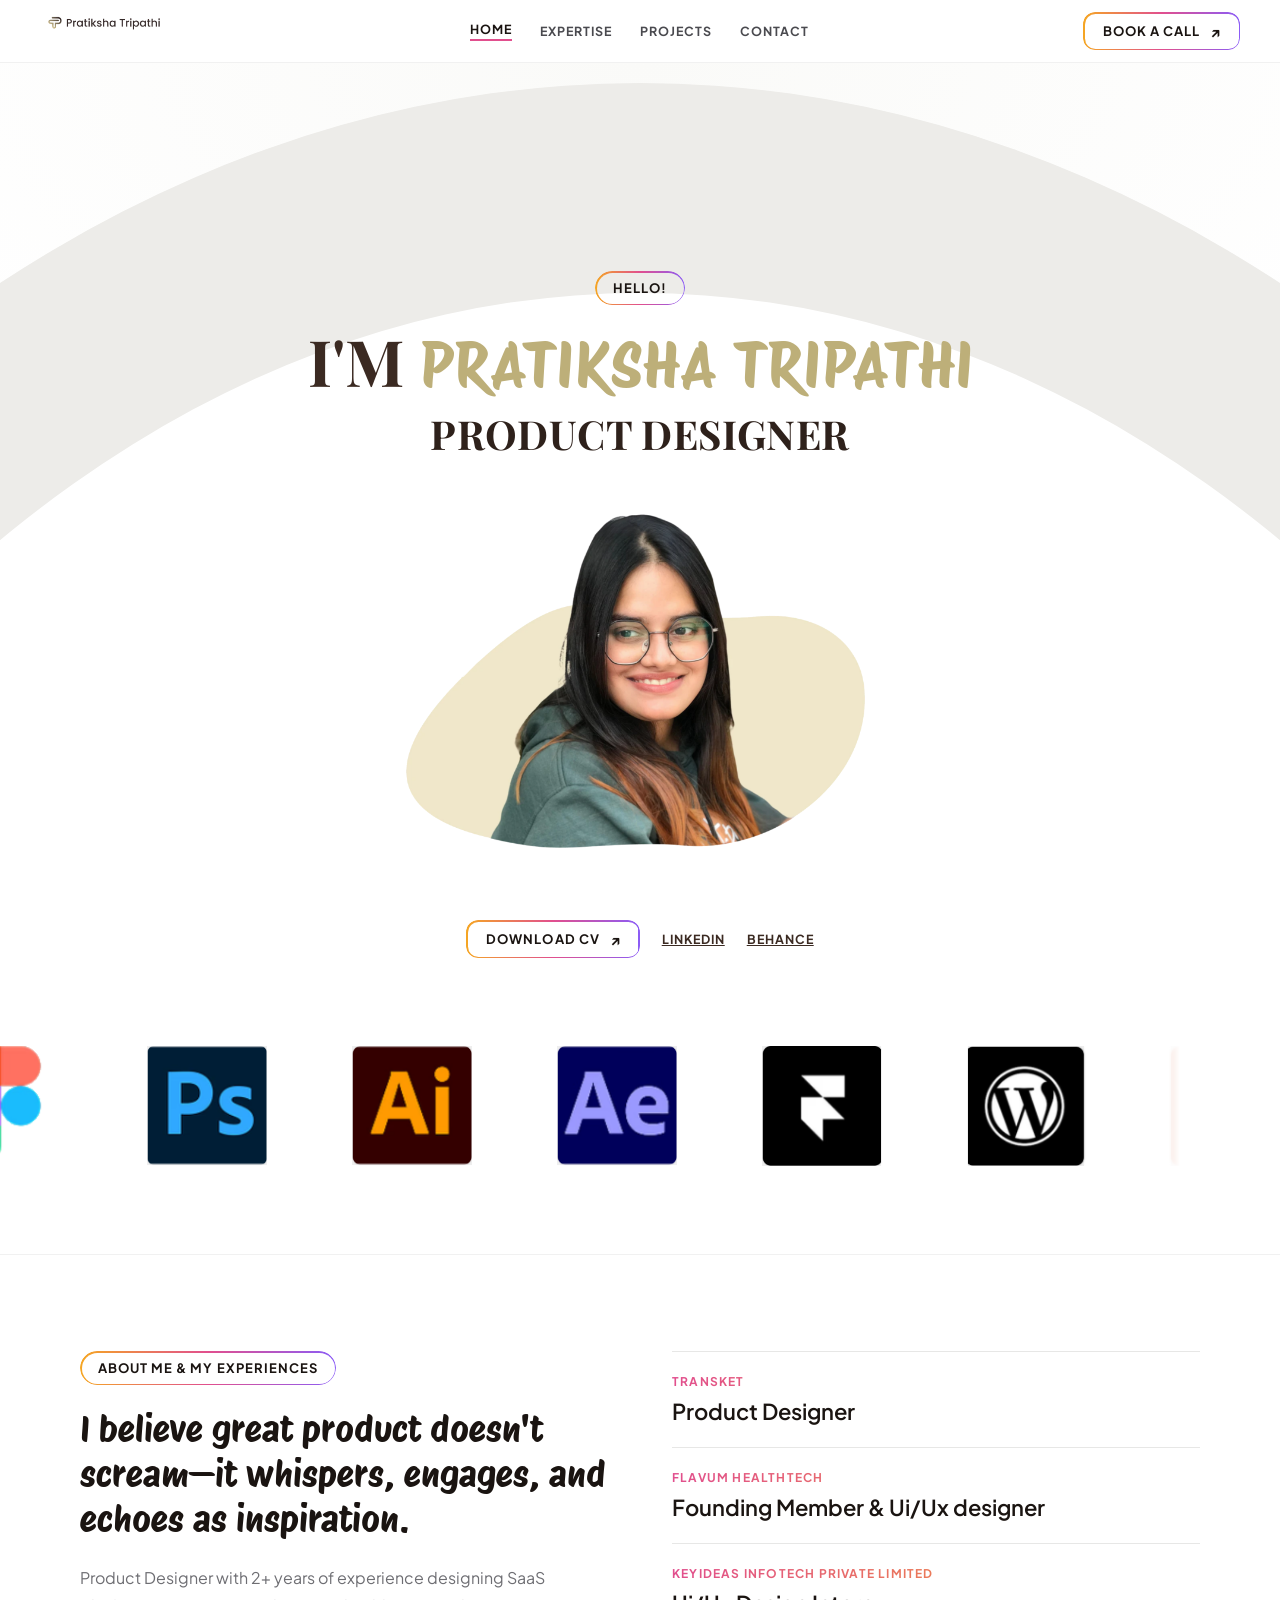
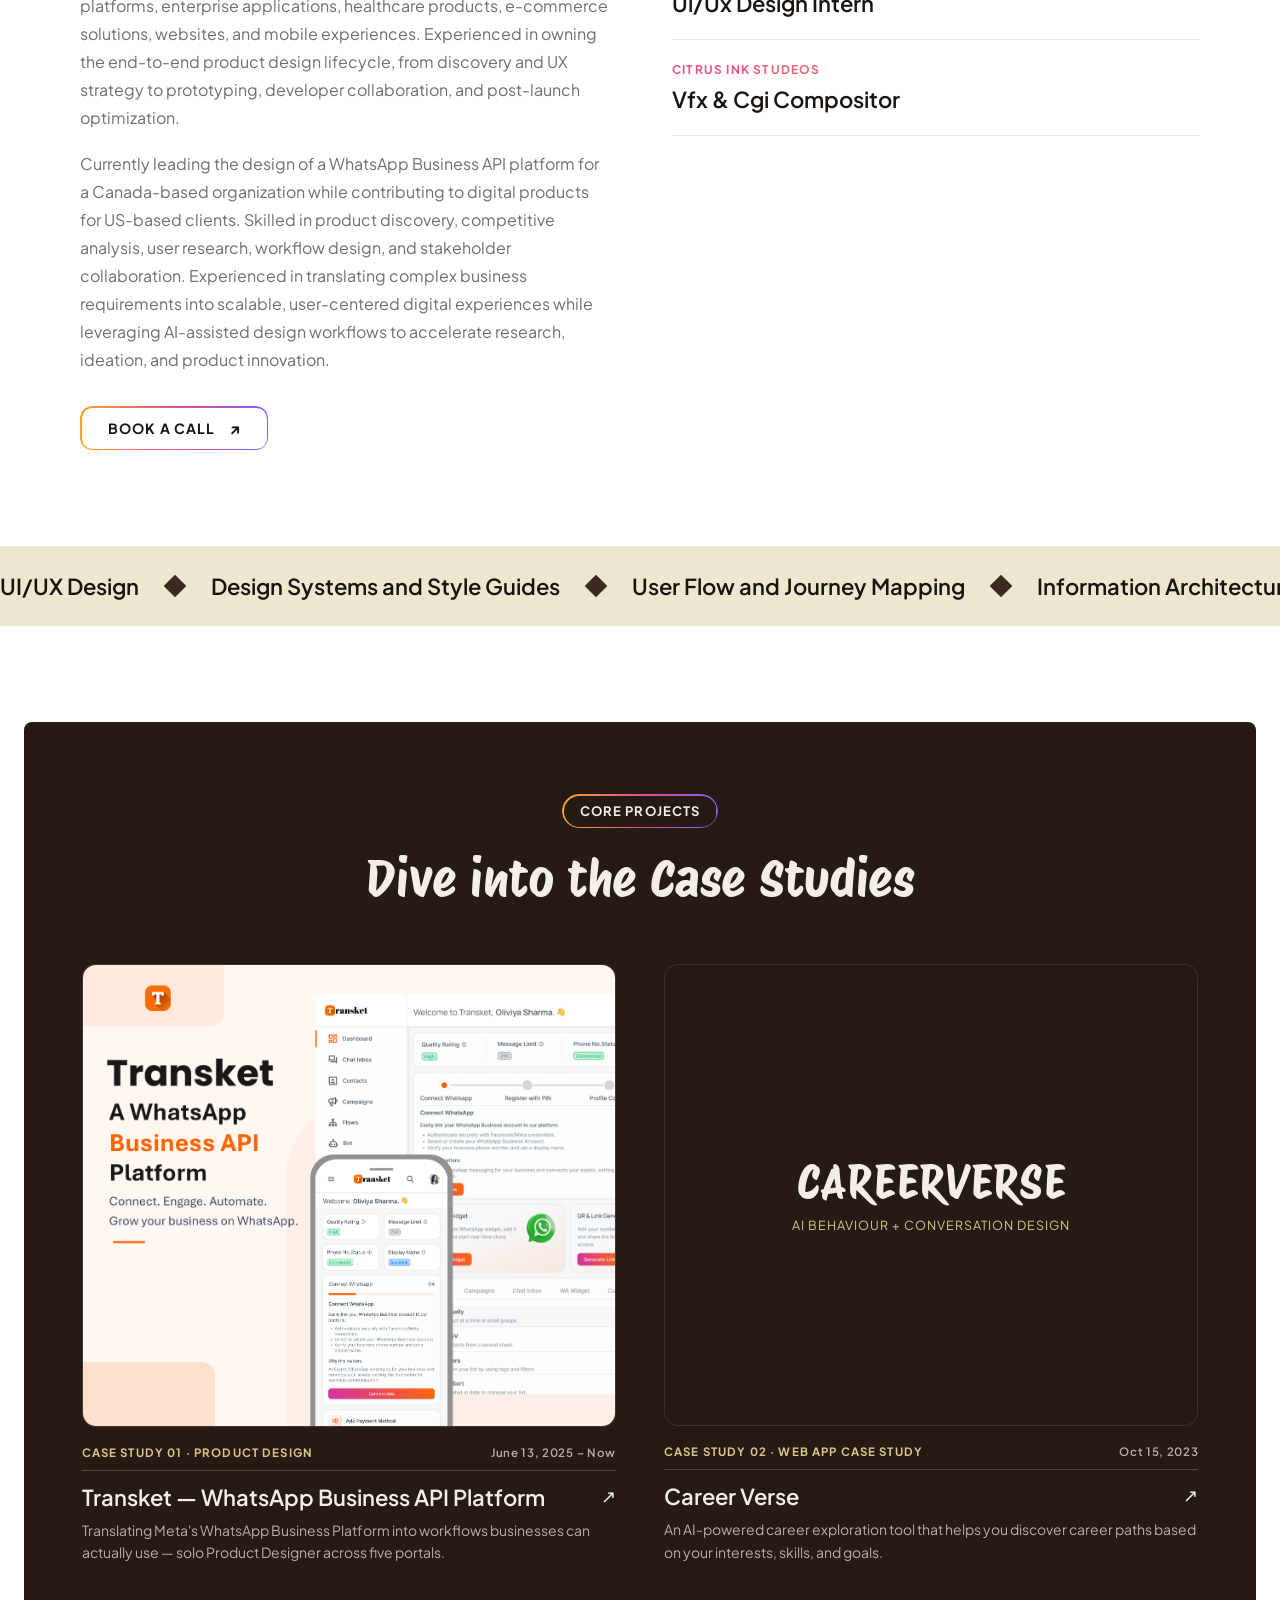
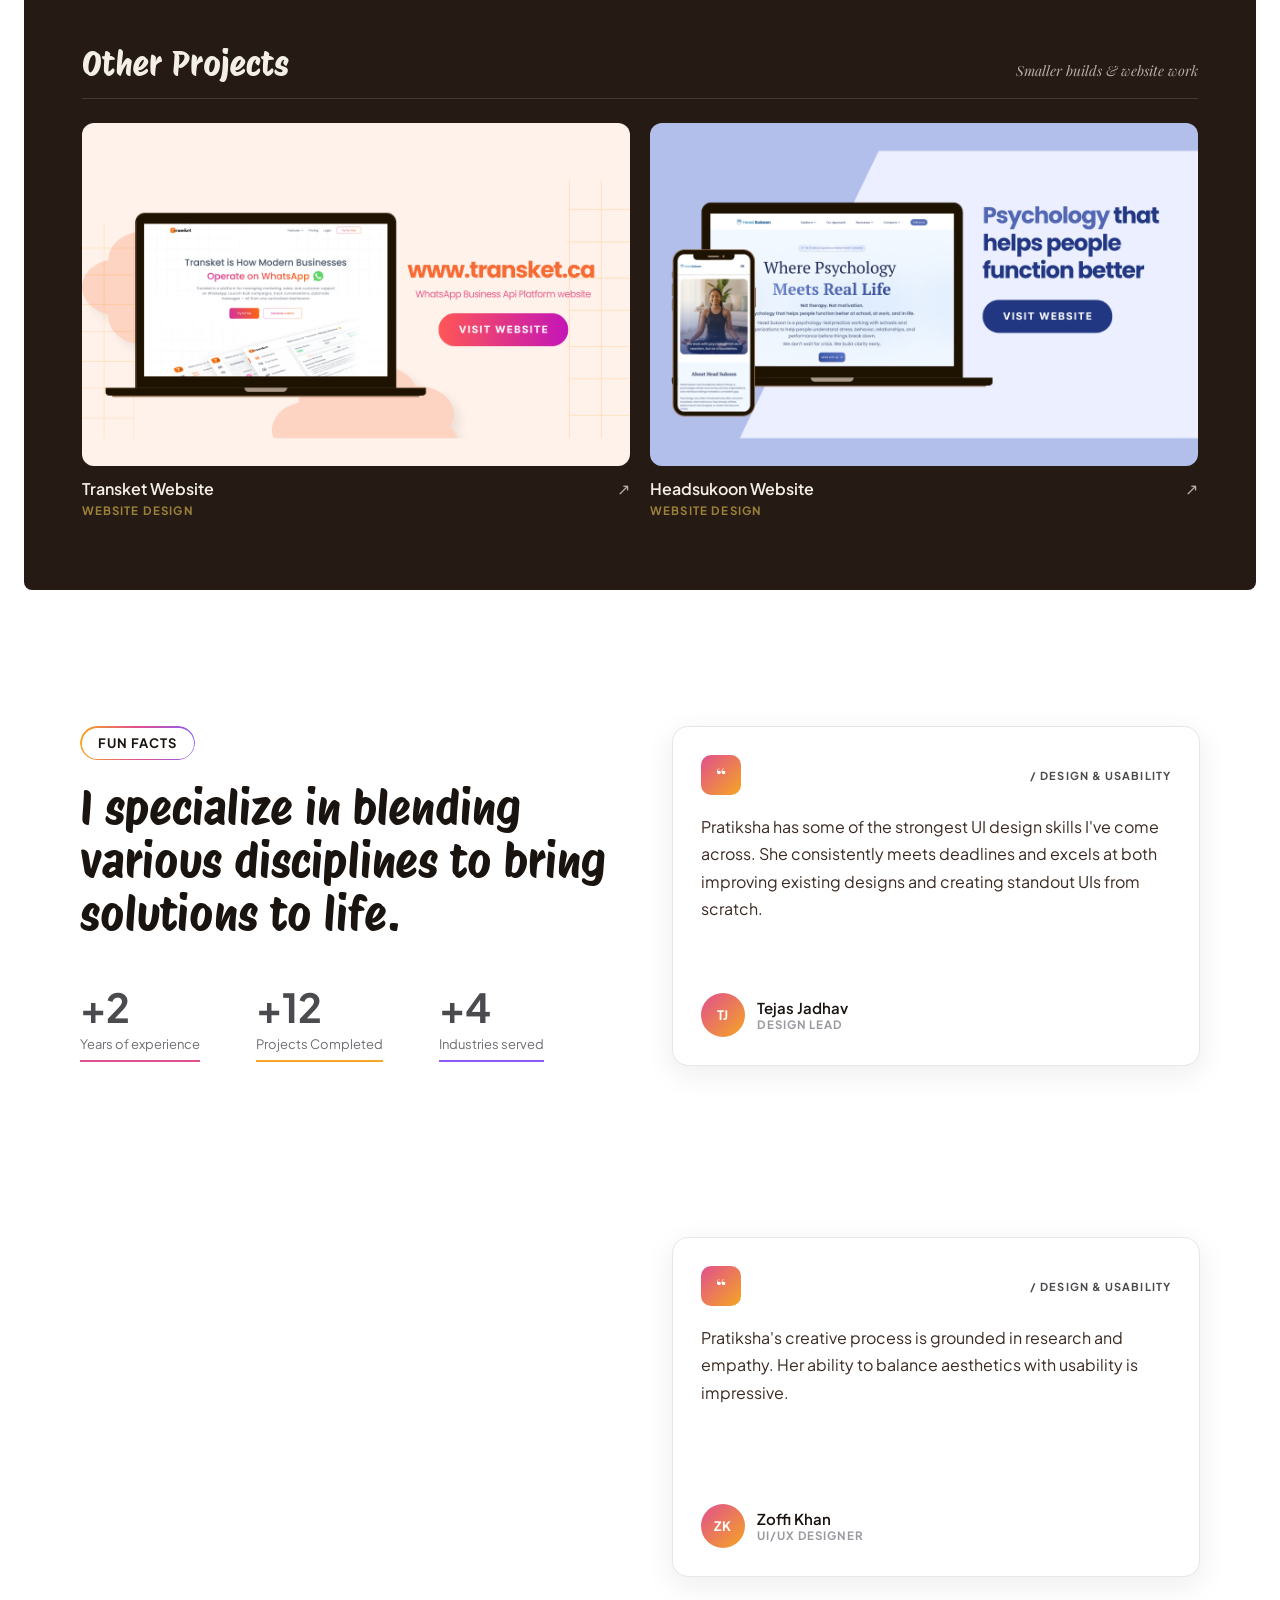
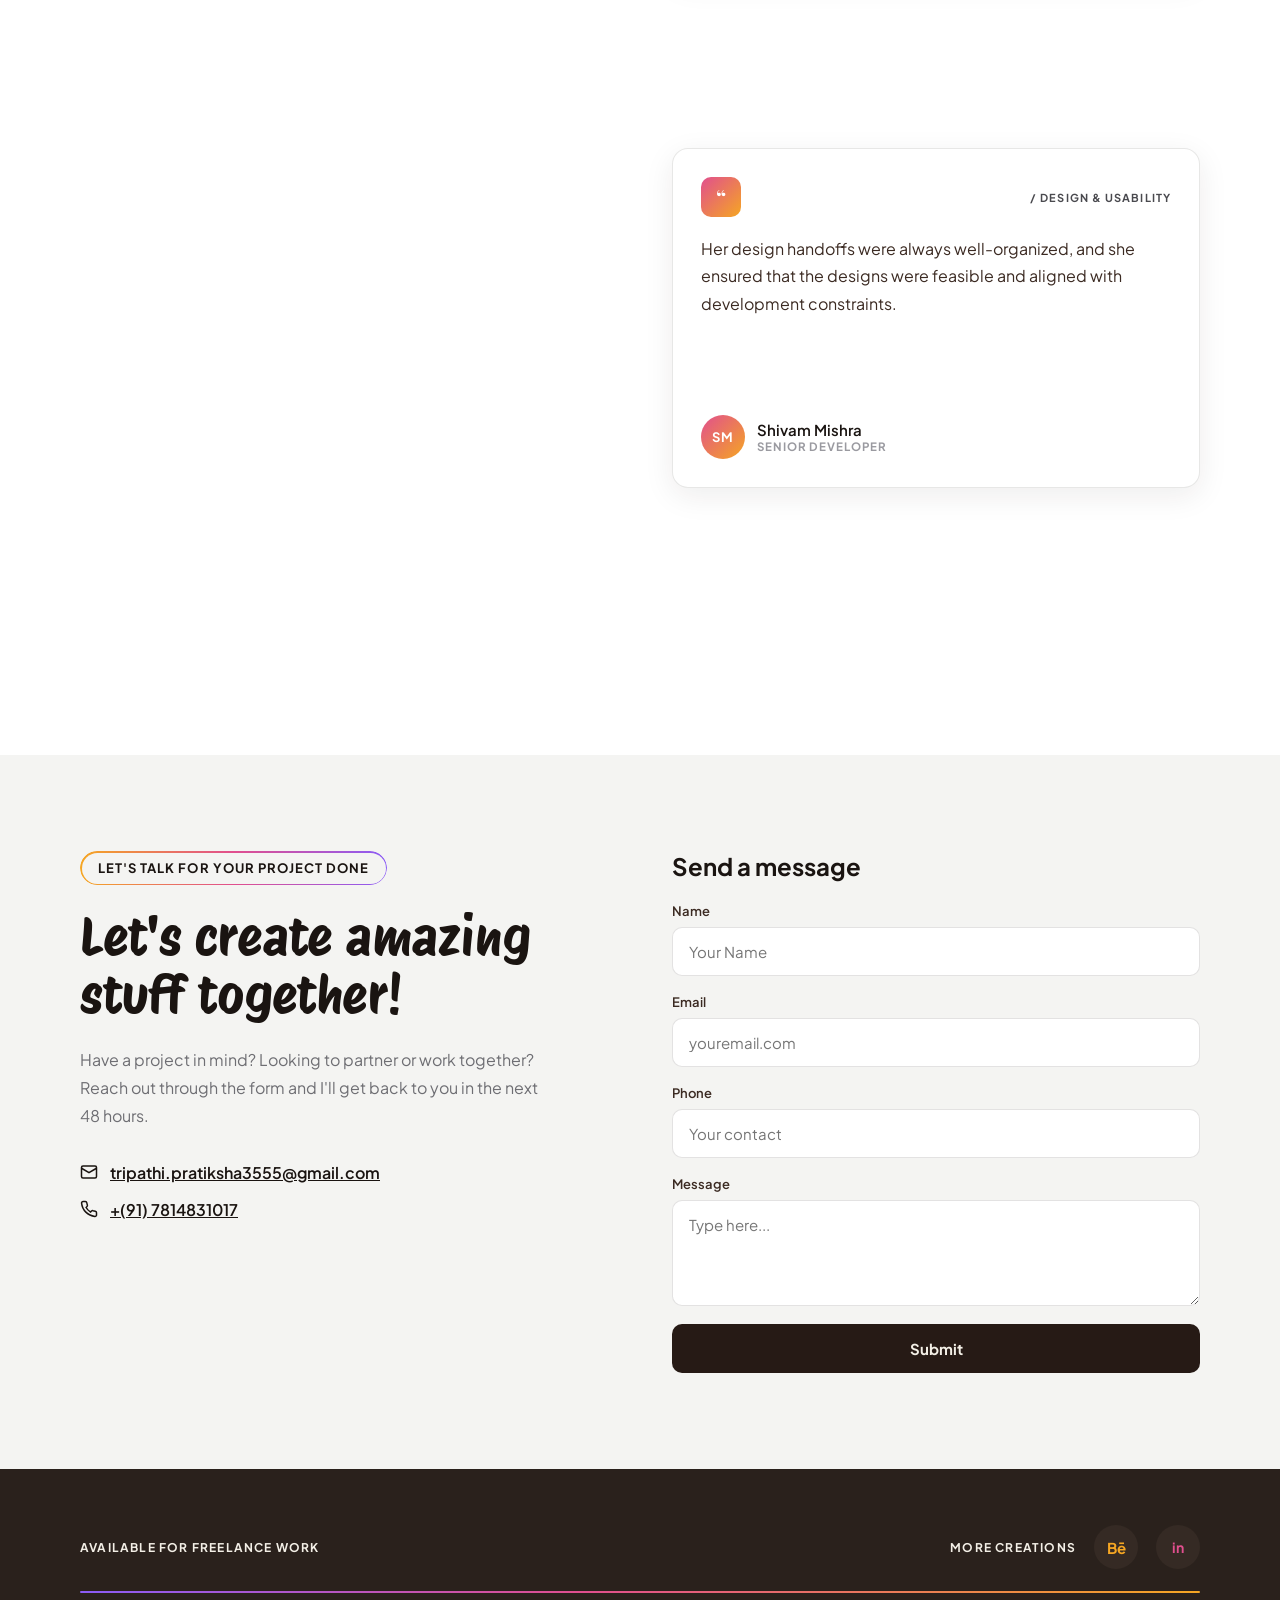
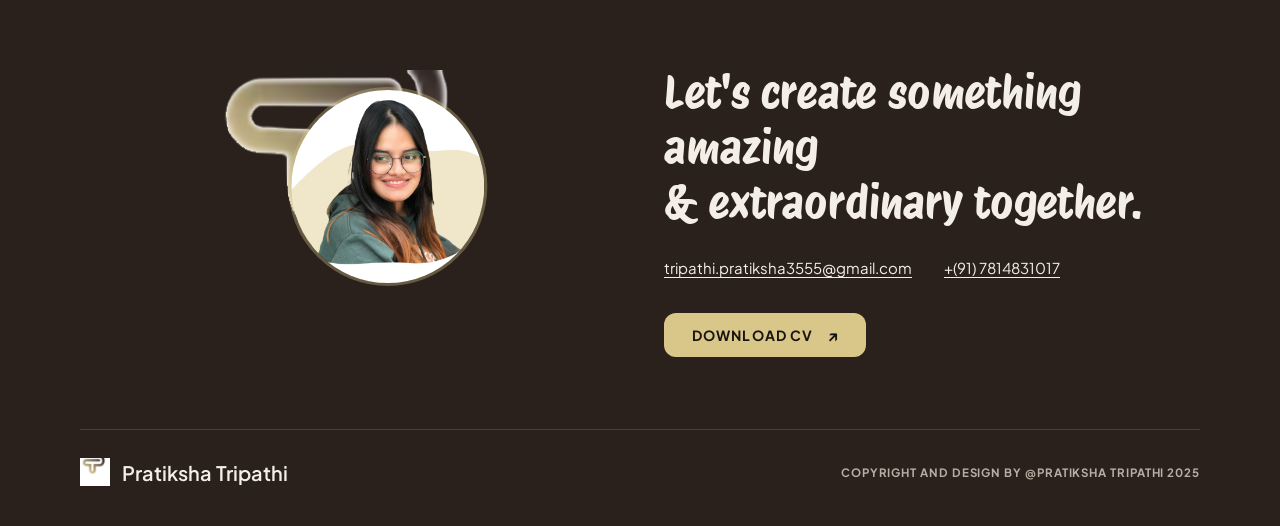
==== index.html @ 2bfa2286 "Publish portfolio site Co-Authored-By: Claude Opus 5.5 <noreply@anthropic.com>" ====
<!DOCTYPE html>
<html>
<head>
<meta charset="utf-8">
<meta name="viewport" content="width=device-width, initial-scale=1">
<title>Pratiksha Tripathi Portfolio</title>
<link rel="stylesheet" href="https://fonts.googleapis.com/css2?family=Caveat:wght@700&family=Permanent+Marker&family=Playfair+Display:ital,wght@0,500;0,600;0,700;0,800;1,500&family=Plus+Jakarta+Sans:ital,wght@0,400;0,500;0,600;0,700;0,800;1,400&family=Protest+Riot&display=swap">
<style id="share-shim">
x-dc, helmet, sc-if { display: contents; }
x-import[component-from-global-scope$=".Button"] {
  position: relative; display: inline-flex; align-items: center; gap: 14px; box-sizing: border-box;
  height: 44px; padding: 0 28px; border-radius: 12px; cursor: pointer; white-space: nowrap;
  font: 700 14px/1 'Plus Jakarta Sans', sans-serif; letter-spacing: 0.08em; text-transform: uppercase; color: #1A1411;
}
x-import[component-from-global-scope$=".Button"]:focus-visible { outline: 2px solid #E14F8E; outline-offset: 3px; }
x-import[component-from-global-scope$=".Button"][size="sm"] { height: 38px; padding: 0 20px; gap: 10px; font-size: 13px; }
x-import[component-from-global-scope$=".Button"][variant="outline"]::before {
  content: ""; position: absolute; inset: 0; padding: 1.5px; border-radius: inherit;
  background: linear-gradient(90deg, #F5A623, #E14F8E 50%, #8B5CF6);
  -webkit-mask: linear-gradient(#000 0 0) content-box, linear-gradient(#000 0 0); -webkit-mask-composite: xor;
  mask: linear-gradient(#000 0 0) content-box exclude, linear-gradient(#000 0 0); pointer-events: none;
}
x-import[component-from-global-scope$=".Button"][variant="gold"] { background: #D8C788; }
x-import[component-from-global-scope$=".Button"][variant="ghost"] { padding: 0 4px; text-decoration: underline; text-underline-offset: 4px; }
x-import[component-from-global-scope$=".Button"][arrow]::after { content: "\2197"; font-size: 1.15em; letter-spacing: 0; }
x-import[component-from-global-scope$=".Avatar"] {
  display: inline-flex; align-items: center; justify-content: center; width: 44px; height: 44px; flex-shrink: 0; border-radius: 50%;
  background: linear-gradient(135deg, #E14F8E, #F5A623); color: #fff; font: 700 13px/1 'Plus Jakarta Sans', sans-serif; letter-spacing: 0.04em;
}
.share-video { display: flex; flex-direction: column; align-items: center; justify-content: center; gap: 10px; width: 100%; height: 100%;
  text-decoration: none; color: #F3EFE6; font: 700 12.5px/1.2 'Plus Jakarta Sans', sans-serif; letter-spacing: 0.08em; text-transform: uppercase;
  background: radial-gradient(circle at 50% 40%, #3B2A22, #1A1411 70%); }
.share-video span.play { width: 52px; height: 52px; border-radius: 50%; display: grid; place-items: center; font-size: 18px; letter-spacing: 0;
  background: linear-gradient(135deg, #E14F8E, #F5A623); color: #fff; }
.share-video:hover span.play { transform: scale(1.06); }
.share-video:focus-visible { outline: 2px solid #E14F8E; outline-offset: -4px; }

[data-hv="1"]:hover{color:#1A1411 !important}
[data-hv="2"]:hover{color:#1A1411 !important}
[data-hv="3"]:hover{color:#1A1411 !important}
[data-hv="4"]:hover{transform:scale(1.02) !important}
[data-hv="5"]:hover{background:#3B2A22 !important}
[data-hv="6"]:hover{background:#3F332C !important}
[data-hv="7"]:hover{background:#3F332C !important}
[data-hv="8"]:hover{color:#D8C788 !important}
[data-hv="9"]:hover{color:#D8C788 !important}
</style>

<script>
document.addEventListener('DOMContentLoaded', function () {
  document.querySelectorAll('x-import[component-from-global-scope$=".Button"]').forEach(function (b) {
    var href = b.getAttribute('href');
    b.setAttribute('role', 'link'); b.tabIndex = 0;
    function go() {
      if (!href || href === '#') return;
      if (b.getAttribute('target') === '_blank' || /^https?:/.test(href)) { var a = document.createElement('a'); a.href = href; a.target = '_blank'; a.rel = 'noopener'; document.body.appendChild(a); a.click(); a.remove(); }
      else location.href = href;
    }
    b.addEventListener('click', go);
    b.addEventListener('keydown', function (e) { if (e.key === 'Enter') go(); });
  });
  document.querySelectorAll('x-import[component-from-global-scope$=".Avatar"]').forEach(function (a) {
    a.textContent = (a.getAttribute('name') || '').split(/\s+/).map(function (w) { return w[0] || ''; }).join('').slice(0, 2).toUpperCase();
  });
  var bar = document.getElementById('share-progress');
  var tocIds = Array.prototype.map.call(document.querySelectorAll('[data-toc]'), function (el) { return el.getAttribute('data-toc'); })
    .filter(function (v, i, arr) { return arr.indexOf(v) === i; });
  function onScroll() {
    var doc = document.documentElement, max = doc.scrollHeight - window.innerHeight;
    if (bar) bar.style.width = (max > 0 ? Math.min(100, Math.max(0, window.scrollY / max * 100)) : 0) + '%';
    if (!tocIds.length) return;
    var active = '', y = window.scrollY + 140;
    tocIds.forEach(function (id) { var el = document.getElementById(id); if (el && el.offsetTop <= y) active = id; });
    document.querySelectorAll('[data-toc]').forEach(function (el) {
      var on = el.getAttribute('data-toc') === active;
      el.style.color = el.getAttribute('data-toc-part') === 'num' ? (on ? '#E14F8E' : '#B5984E') : (on ? '#1A1411' : '#6E6E73');
    });
  }
  window.addEventListener('scroll', onScroll, { passive: true }); onScroll();
  var form = document.querySelector('form[data-share-form]');
  if (form) form.addEventListener('submit', function (e) {
    e.preventDefault();
    var btn = form.querySelector('[type="submit"]'); if (btn) btn.textContent = 'Thanks! I\'ll get back to you soon.';
  });
});
</script>
</head>
<body>
<x-dc>
<helmet>
  <meta name="viewport" content="width=device-width, initial-scale=1">
  <link rel="preconnect" href="https://fonts.gstatic.com" crossorigin="anonymous">
  
  <style>
/* Eyebrow — mirrors the "Eyebrow" component in the Figma file "Pratiksha's Portfolio".
   Pill, 34px tall, 1.5px Signature gradient stroke (amber → pink → violet), transparent fill. */
:root {
  --pt-gradient-signature: linear-gradient(90deg, #F5A623 0%, #E14F8E 50%, #8B5CF6 100%);
  --pt-text-primary: #1A1411;
  --pt-text-on-dark: #F3EFE6;
}

.pt-eyebrow {
  position: relative;
  display: inline-flex;
  align-items: center;
  box-sizing: border-box;
  height: 34px;
  padding: 0 18px;
  border-radius: 999px;
  background: transparent;
  font-family: 'Plus Jakarta Sans', sans-serif;
  font-size: 13px;
  font-weight: 700;
  line-height: 1;
  letter-spacing: 0.08em;
  text-transform: uppercase;
  white-space: nowrap;
  color: var(--pt-text-primary);
}

/* Gradient stroke drawn on a masked pseudo-element so the fill stays transparent on any surface. */
.pt-eyebrow::before {
  content: "";
  position: absolute;
  inset: 0;
  padding: 1.5px;
  border-radius: inherit;
  background: var(--pt-gradient-signature);
  -webkit-mask: linear-gradient(#000 0 0) content-box, linear-gradient(#000 0 0);
  -webkit-mask-composite: xor;
  mask: linear-gradient(#000 0 0) content-box exclude, linear-gradient(#000 0 0);
  pointer-events: none;
}

.pt-eyebrow--on-dark { color: var(--pt-text-on-dark); }

@media (max-width: 480px) {
  .pt-eyebrow { white-space: normal; height: auto; min-height: 34px; padding: 8px 16px; line-height: 1.3; }
}

</style>
  <style>
    html { scroll-behavior: smooth; }
    body { margin: 0; background: #FFFFFF; -webkit-font-smoothing: antialiased; }
    a { color: #3B2A22; }
    a:hover { color: #E14F8E; }
    a:focus-visible, button:focus-visible, input:focus-visible, textarea:focus-visible { outline: 2px solid #8B5CF6; outline-offset: 3px; border-radius: 4px; }
    /* DS Button pills: keep two-word labels on one line */
    nav a, header a, footer a, section a { white-space: nowrap; }
    #projects a, #projects a * { white-space: normal; }
    @media (max-width: 960px) {
      nav[aria-label="Portfolio"] > div { flex-wrap: nowrap; overflow-x: auto; -webkit-overflow-scrolling: touch; }
      nav[aria-label="Portfolio"] > div > div { gap: 16px; flex-shrink: 0; }
      nav[aria-label="Portfolio"] x-import { flex-shrink: 0; }
    }
    section[id] { scroll-margin-top: 84px; }
    @keyframes pt-marquee { from { transform: translateX(0); } to { transform: translateX(-50%); } }
    /* Tools marquee: slot width sets how many logos are visible across the strip */
    .pt-tool { width: 16vw; display: flex; align-items: center; justify-content: center; flex-shrink: 0; }
    @media (max-width: 900px) { .pt-tool { width: 22vw; } }
    @media (max-width: 600px) { .pt-tool { width: 33vw; } }
    @media (prefers-reduced-motion: reduce) {
      html { scroll-behavior: auto; }
      * { animation: none !important; transition: none !important; }
    }
  </style>
</helmet>

<!-- ============ GLOBAL NAV ============ -->
<nav aria-label="Portfolio" style="position:sticky;top:0;z-index:110;background:rgba(255,255,255,0.94);backdrop-filter:blur(10px);border-bottom:1px solid rgba(26,20,17,0.06)">
  <div style="max-width:1200px;margin:0 auto;padding:12px 24px;display:flex;align-items:center;justify-content:space-between;gap:16px;flex-wrap:wrap">
    <a href="#top" aria-label="Pratiksha Tripathi — home" style="display:flex;align-items:center;text-decoration:none"><img src="assets/logo-lockup-cutout.png" alt="Pratiksha Tripathi" style="height:34px;width:auto;display:block"></a>
    <div style="display:flex;gap:28px;flex-wrap:wrap;align-items:center;font-family:'Plus Jakarta Sans',sans-serif;font-size:12.5px;font-weight:700;letter-spacing:0.08em;text-transform:uppercase">
      <a href="#top" style="color:#1A1411;text-decoration:none;border-bottom:2px solid #E14F8E;padding-bottom:2px" aria-current="page">Home</a>
      <a href="#about" style="color:#4A4A4F;text-decoration:none" data-hv="1">Expertise</a>
      <a href="#projects" style="color:#4A4A4F;text-decoration:none" data-hv="2">Projects</a>
      <a href="#contact" style="color:#4A4A4F;text-decoration:none" data-hv="3">Contact</a>
    </div>
    <x-import component-from-global-scope="PratikshaTripathiDesignSystem_4e2eff.Button" variant="outline" size="sm" arrow href="#contact" hint-size="auto,38px">Book a call</x-import>
  </div>
</nav>

<!-- ============ HERO ============ -->
<header id="top" data-screen-label="Hero" style="position:relative;overflow:hidden;padding:128px 24px 56px;background:radial-gradient(120% 70% at 50% 0%, #FAFAF8 0%, #FFFFFF 55%)">
  <div aria-hidden="true" style="position:absolute;left:50%;top:20px;transform:translateX(-50%);width:240vw;height:4400px;border-radius:50%;border:210px solid #EDECE9;background:#FFFFFF;box-sizing:border-box;pointer-events:none;z-index:0"></div>
  <div style="position:relative;z-index:1;max-width:880px;margin:80px auto 0;display:flex;flex-direction:column;align-items:center;text-align:center">
    <span class="pt-eyebrow">Hello!</span>
    <h1 style="margin:22px 0 0;line-height:1.05">
      <span style="font-family:'Playfair Display',Georgia,serif;font-weight:700;font-size:clamp(40px,6.5vw,64px);color:#3B2A22">I'M </span>
      <span style="font-family:'Protest Riot',sans-serif;font-weight:400;font-size:clamp(40px,6.5vw,64px);color:#BDAF79;letter-spacing:0">PRATIKSHA TRIPATHI</span>
      <span style="display:block;font-family:'Playfair Display',Georgia,serif;font-weight:700;font-size:clamp(26px,4vw,40px);color:#2E211B;margin-top:12px;letter-spacing:0.01em;line-height:1.2">PRODUCT DESIGNER</span>
    </h1>
    <div style="position:relative;margin-top:36px;width:min(520px,86vw);display:flex;justify-content:center">
      <img src="assets/headshot-cutout.png" alt="Portrait of Pratiksha Tripathi" style="width:100%;height:auto;display:block">
    </div>
    <div style="display:flex;gap:22px;align-items:center;flex-wrap:wrap;justify-content:center;margin-top:34px">
      <x-import component-from-global-scope="PratikshaTripathiDesignSystem_4e2eff.Button" variant="outline" size="sm" arrow href="#" hint-size="auto,40px">Download CV</x-import>
      <a href="https://www.linkedin.com/" style="font-family:'Plus Jakarta Sans';font-size:12.5px;font-weight:700;letter-spacing:0.08em;text-transform:uppercase;color:#3B2A22">Linkedin</a>
      <a href="https://www.behance.net/" style="font-family:'Plus Jakarta Sans';font-size:12.5px;font-weight:700;letter-spacing:0.08em;text-transform:uppercase;color:#3B2A22">Behance</a>
    </div>
    <div aria-label="Tools I use" style="position:relative;width:100vw;margin-left:calc(50% - 50vw);margin-top:88px;margin-bottom:32px;overflow:hidden;-webkit-mask:linear-gradient(90deg,transparent 0,#000 5%,#000 95%,transparent 100%);mask:linear-gradient(90deg,transparent 0,#000 5%,#000 95%,transparent 100%)">
      <div style="display:flex;width:max-content;animation:pt-marquee 30s linear infinite">
        <div style="display:flex">
          <div class="pt-tool"><img src="assets/tools/figma.png" alt="Figma" style="width:120px;height:120px;object-fit:contain;display:block"></div>
          <div class="pt-tool"><img src="assets/tools/ps.png" alt="Adobe Photoshop" style="width:120px;height:120px;object-fit:contain;display:block"></div>
          <div class="pt-tool"><img src="assets/tools/ai.png" alt="Adobe Illustrator" style="width:120px;height:120px;object-fit:contain;display:block"></div>
          <div class="pt-tool"><img src="assets/tools/ae.png" alt="Adobe After Effects" style="width:120px;height:120px;object-fit:contain;display:block"></div>
          <div class="pt-tool"><img src="assets/tools/framer.png" alt="Framer" style="width:120px;height:120px;object-fit:contain;display:block"></div>
          <div class="pt-tool"><img src="assets/tools/wordpress.png" alt="WordPress" style="width:120px;height:120px;object-fit:contain;display:block"></div>
          <div class="pt-tool"><img src="assets/tools/palette.png" alt="Graphic design" style="width:120px;height:120px;object-fit:contain;display:block"></div>
        </div>
        <div style="display:flex" aria-hidden="true">
          <div class="pt-tool"><img src="assets/tools/figma.png" alt="" style="width:120px;height:120px;object-fit:contain;display:block"></div>
          <div class="pt-tool"><img src="assets/tools/ps.png" alt="" style="width:120px;height:120px;object-fit:contain;display:block"></div>
          <div class="pt-tool"><img src="assets/tools/ai.png" alt="" style="width:120px;height:120px;object-fit:contain;display:block"></div>
          <div class="pt-tool"><img src="assets/tools/ae.png" alt="" style="width:120px;height:120px;object-fit:contain;display:block"></div>
          <div class="pt-tool"><img src="assets/tools/framer.png" alt="" style="width:120px;height:120px;object-fit:contain;display:block"></div>
          <div class="pt-tool"><img src="assets/tools/wordpress.png" alt="" style="width:120px;height:120px;object-fit:contain;display:block"></div>
          <div class="pt-tool"><img src="assets/tools/palette.png" alt="" style="width:120px;height:120px;object-fit:contain;display:block"></div>
        </div>
      </div>
      <div aria-hidden="true" style="position:absolute;top:0;bottom:0;left:0;width:110px;backdrop-filter:blur(1.75px);-webkit-backdrop-filter:blur(1.75px);-webkit-mask:linear-gradient(90deg,#000,transparent);mask:linear-gradient(90deg,#000,transparent);pointer-events:none"></div>
      <div aria-hidden="true" style="position:absolute;top:0;bottom:0;right:0;width:110px;backdrop-filter:blur(1.75px);-webkit-backdrop-filter:blur(1.75px);-webkit-mask:linear-gradient(270deg,#000,transparent);mask:linear-gradient(270deg,#000,transparent);pointer-events:none"></div>
    </div>
  </div>
</header>

<!-- ============ ABOUT / EXPERIENCE ============ -->
<section id="about" data-screen-label="About and experience" style="padding:96px 24px 96px;border-top:1px solid rgba(26,20,17,0.06)">
  <div style="max-width:1120px;margin:0 auto;display:grid;grid-template-columns:repeat(auto-fit,minmax(320px,1fr));gap:64px;align-items:start">
    <div>
      <span class="pt-eyebrow">About me &amp; my experiences</span>
      <h2 style="margin:22px 0 22px;font-family:'Protest Riot',sans-serif;font-weight:400;font-size:clamp(28px,3.4vw,36px);line-height:1.25;color:#1A1411">I believe great product doesn't scream—it whispers, engages, and echoes as inspiration.</h2>
      <p style="margin:0 0 18px;font-family:'Plus Jakarta Sans',sans-serif;font-size:16px;line-height:1.75;color:#6E6E73">Product Designer with 2+ years of experience designing SaaS platforms, enterprise applications, healthcare products, e-commerce solutions, websites, and mobile experiences. Experienced in owning the end-to-end product design lifecycle, from discovery and UX strategy to prototyping, developer collaboration, and post-launch optimization.</p>
      <p style="margin:0 0 32px;font-family:'Plus Jakarta Sans',sans-serif;font-size:16px;line-height:1.75;color:#6E6E73">Currently leading the design of a WhatsApp Business API platform for a Canada-based organization while contributing to digital products for US-based clients. Skilled in product discovery, competitive analysis, user research, workflow design, and stakeholder collaboration. Experienced in translating complex business requirements into scalable, user-centered digital experiences while leveraging AI-assisted design workflows to accelerate research, ideation, and product innovation.</p>
      <x-import component-from-global-scope="PratikshaTripathiDesignSystem_4e2eff.Button" variant="outline" arrow href="#contact" hint-size="auto,44px">Book a call</x-import>
    </div>
    <div style="display:grid;gap:0">
      <div style="padding:22px 0;border-top:1px solid rgba(26,20,17,0.1)">
        <div style="font-family:'Plus Jakarta Sans';font-size:12px;font-weight:700;letter-spacing:0.1em;text-transform:uppercase;background:linear-gradient(90deg,#E14F8E,#F5A623);-webkit-background-clip:text;background-clip:text;color:transparent;margin-bottom:8px">Transket</div>
        <div style="font-family:'Plus Jakarta Sans';font-size:22px;font-weight:600;color:#1A1411">Product Designer</div>
      </div>
      <div style="padding:22px 0;border-top:1px solid rgba(26,20,17,0.1)">
        <div style="font-family:'Plus Jakarta Sans';font-size:12px;font-weight:700;letter-spacing:0.1em;text-transform:uppercase;background:linear-gradient(90deg,#E14F8E,#F5A623);-webkit-background-clip:text;background-clip:text;color:transparent;margin-bottom:8px">Flavum Healthtech</div>
        <div style="font-family:'Plus Jakarta Sans';font-size:22px;font-weight:600;color:#1A1411">Founding Member &amp; Ui/Ux designer</div>
      </div>
      <div style="padding:22px 0;border-top:1px solid rgba(26,20,17,0.1)">
        <div style="font-family:'Plus Jakarta Sans';font-size:12px;font-weight:700;letter-spacing:0.1em;text-transform:uppercase;background:linear-gradient(90deg,#E14F8E,#F5A623);-webkit-background-clip:text;background-clip:text;color:transparent;margin-bottom:8px">Keyideas Infotech Private Limited</div>
        <div style="font-family:'Plus Jakarta Sans';font-size:22px;font-weight:600;color:#1A1411">Ui/Ux Design Intern</div>
      </div>
      <div style="padding:22px 0;border-top:1px solid rgba(26,20,17,0.1);border-bottom:1px solid rgba(26,20,17,0.1)">
        <div style="font-family:'Plus Jakarta Sans';font-size:12px;font-weight:700;letter-spacing:0.1em;text-transform:uppercase;background:linear-gradient(90deg,#E14F8E,#F5A623);-webkit-background-clip:text;background-clip:text;color:transparent;margin-bottom:8px">Citrus Ink Studeos</div>
        <div style="font-family:'Plus Jakarta Sans';font-size:22px;font-weight:600;color:#1A1411">Vfx &amp; Cgi Compositor</div>
      </div>
    </div>
  </div>
</section>

<!-- ============ SKILLS MARQUEE ============ -->
<section aria-label="Skills" data-screen-label="Skills strip" style="background:#ECE8CF;padding:0">
  <div style="background:#ECE8CF;overflow:hidden;padding:26px 0" data-om-raster="true">
    <div style="display:flex;gap:0;width:max-content;animation:pt-marquee 28s linear infinite">
      <div style="display:flex;gap:28px;align-items:center;padding-right:28px;font-family:'Plus Jakarta Sans';font-size:clamp(16px,2vw,22px);font-weight:600;color:#1A1411;white-space:nowrap">
        <span>UI/UX Design</span><span aria-hidden="true" style="width:16px;height:16px;background:#3B2A22;transform:rotate(45deg);flex-shrink:0"></span>
        <span>Design Systems and Style Guides</span><span aria-hidden="true" style="width:16px;height:16px;background:#3B2A22;transform:rotate(45deg);flex-shrink:0"></span>
        <span>User Flow and Journey Mapping</span><span aria-hidden="true" style="width:16px;height:16px;background:#3B2A22;transform:rotate(45deg);flex-shrink:0"></span>
        <span>Information Architecture</span><span aria-hidden="true" style="width:16px;height:16px;background:#3B2A22;transform:rotate(45deg);flex-shrink:0"></span>
        <span>Interactive prototyping</span><span aria-hidden="true" style="width:16px;height:16px;background:#3B2A22;transform:rotate(45deg);flex-shrink:0"></span>
        <span>Product Thinking</span><span aria-hidden="true" style="width:16px;height:16px;background:#3B2A22;transform:rotate(45deg);flex-shrink:0"></span>
      </div>
      <div aria-hidden="true" style="display:flex;gap:28px;align-items:center;padding-right:28px;font-family:'Plus Jakarta Sans';font-size:clamp(16px,2vw,22px);font-weight:600;color:#1A1411;white-space:nowrap">
        <span>UI/UX Design</span><span style="width:16px;height:16px;background:#3B2A22;transform:rotate(45deg);flex-shrink:0"></span>
        <span>Design Systems and Style Guides</span><span style="width:16px;height:16px;background:#3B2A22;transform:rotate(45deg);flex-shrink:0"></span>
        <span>User Flow and Journey Mapping</span><span style="width:16px;height:16px;background:#3B2A22;transform:rotate(45deg);flex-shrink:0"></span>
        <span>Information Architecture</span><span style="width:16px;height:16px;background:#3B2A22;transform:rotate(45deg);flex-shrink:0"></span>
        <span>Interactive prototyping</span><span style="width:16px;height:16px;background:#3B2A22;transform:rotate(45deg);flex-shrink:0"></span>
        <span>Product Thinking</span><span style="width:16px;height:16px;background:#3B2A22;transform:rotate(45deg);flex-shrink:0"></span>
      </div>
    </div>
  </div>
</section>

<!-- ============ PROJECTS (dark) ============ -->
<section id="projects" data-screen-label="Projects" style="background:#FFFFFF;padding:96px 24px">
  <div style="max-width:1180px;margin:0 auto;background:#261A15;border-radius:8px;padding:clamp(32px,6vw,72px) clamp(20px,4.5vw,64px)">
    <div style="display:flex;flex-direction:column;align-items:center;text-align:center">
      <span class="pt-eyebrow pt-eyebrow--on-dark">Core projects</span>
      <h2 style="margin:20px 0 0;font-family:'Protest Riot',sans-serif;font-weight:400;font-size:clamp(36px,5vw,50px);color:#F3EFE6">Dive into the Case Studies</h2>
    </div>

    <!-- Primary case studies -->
    <div style="display:grid;grid-template-columns:repeat(auto-fit,minmax(300px,1fr));gap:clamp(24px,4vw,48px);margin-top:clamp(36px,5vw,56px)">
      <!-- CASE STUDY 01 — Transket -->
      <a href="transket.html" style="text-decoration:none;display:block;group:transket" aria-label="Open the Transket case study">
        <div style="border-radius:14px;overflow:hidden;background:#2E211B;border:1px solid rgba(243,239,230,0.1);aspect-ratio:1018/880">
          <img src="assets/casestudy/transket-cover.png" alt="Transket — A WhatsApp Business API Platform" loading="lazy" style="width:100%;height:100%;object-fit:cover;object-position:left center;display:block;transition:transform 0.35s ease" data-hv="4">
        </div>
        <div style="display:flex;justify-content:space-between;gap:12px;align-items:baseline;margin-top:18px;padding-bottom:10px;border-bottom:1px solid rgba(243,239,230,0.2)">
          <span style="font-family:'Plus Jakarta Sans';font-size:11.5px;font-weight:700;letter-spacing:0.1em;text-transform:uppercase;color:#D8C788">Case study 01 · Product design</span>
          <span style="font-family:'Plus Jakarta Sans';font-size:11.5px;font-weight:600;letter-spacing:0.06em;color:#B9AEA4">June 13, 2025 – Now</span>
        </div>
        <div style="display:flex;justify-content:space-between;gap:12px;align-items:center;margin-top:12px">
          <span style="font-family:'Plus Jakarta Sans';font-size:clamp(18px,2.2vw,22px);font-weight:600;color:#F3EFE6;min-width:0;overflow-wrap:anywhere">Transket — WhatsApp Business API Platform</span>
          <span aria-hidden="true" style="color:#F3EFE6;font-size:18px;flex-shrink:0">↗</span>
        </div>
        <p style="margin: 8px 0 0; font-family: 'Plus Jakarta Sans'; font-size: 14px; line-height: 1.6; color: #B9AEA4; width: auto; max-width: 100%; min-width: 0; overflow-wrap: anywhere; text-wrap: pretty">Translating Meta's WhatsApp Business Platform into workflows businesses can actually use — solo Product Designer across five portals.</p>
      </a>
      <!-- CASE STUDY 02 — CareerVerse -->
      <a href="careerverse.html" style="text-decoration:none;display:block" aria-label="Open the CareerVerse case study">
        <div style="border-radius:14px;overflow:hidden;background:#261A15;border:1px solid rgba(243,239,230,0.1);aspect-ratio:1018/880;display:flex;align-items:center;justify-content:center;padding:32px;box-sizing:border-box">
          <div style="text-align:center"><div style="font-family:'Protest Riot',sans-serif;font-weight:300;font-size:clamp(30px,4vw,46px);line-height:1.05;color:#F3EFE6">CAREERVERSE</div><div style="margin-top:10px;font-family:'Plus Jakarta Sans';font-size:12.5px;letter-spacing:0.08em;text-transform:uppercase;color:#D8C788">AI Behaviour + Conversation Design</div></div>
        </div>
        <div style="display:flex;justify-content:space-between;gap:12px;align-items:baseline;margin-top:18px;padding-bottom:10px;border-bottom:1px solid rgba(243,239,230,0.2)">
          <span style="font-family:'Plus Jakarta Sans';font-size:11.5px;font-weight:700;letter-spacing:0.1em;text-transform:uppercase;color:#D8C788">Case study 02 · Web App Case study</span>
          <span style="font-family:'Plus Jakarta Sans';font-size:11.5px;font-weight:600;letter-spacing:0.06em;color:#B9AEA4">Oct 15, 2023</span>
        </div>
        <div style="display:flex;justify-content:space-between;gap:12px;align-items:center;margin-top:12px">
          <span style="font-family:'Plus Jakarta Sans';font-size:clamp(18px,2.2vw,22px);font-weight:600;color:#F3EFE6;min-width:0;overflow-wrap:anywhere">Career Verse</span>
          <span aria-hidden="true" style="color:#F3EFE6;font-size:18px;flex-shrink:0">↗</span>
        </div>
        <p style="margin:8px 0 0;font-family:'Plus Jakarta Sans';font-size:14px;line-height:1.6;color:#B9AEA4;width:auto;max-width:100%;min-width:0;overflow-wrap:anywhere;text-wrap:pretty">An AI-powered career exploration tool that helps you discover career paths based on your interests, skills, and goals.</p>
      </a>
    </div>

    <!-- Other projects -->
    <div style="margin-top:clamp(48px,7vw,80px)">
      <div style="display:flex;align-items:baseline;justify-content:space-between;gap:16px;flex-wrap:wrap;border-bottom:1px solid rgba(243,239,230,0.15);padding-bottom:14px">
        <h3 style="margin:0;font-family:'Protest Riot',sans-serif;font-weight:400;font-size:clamp(26px,3.4vw,34px);color:#F3EFE6">Other Projects</h3>
        <span style="font-family:'Playfair Display',Georgia,serif;font-style:italic;font-size:14px;color:#B9AEA4">Smaller builds &amp; website work</span>
      </div>
      <div style="display:grid;grid-template-columns:repeat(auto-fit,minmax(240px,1fr));gap:20px;margin-top:24px">
        <a href="https://www.transket.ai/" target="_blank" rel="noopener" style="text-decoration:none;display:block">
          <div style="border-radius:12px;overflow:hidden;background:#2E211B;aspect-ratio:16/10"><img src="assets/other/transket-website.png" alt="Transket website — www.transket.ai" loading="lazy" style="width:100%;height:100%;object-fit:contain;display:block"></div>
          <div style="display:flex;justify-content:space-between;gap:10px;align-items:baseline;margin-top:12px"><span style="font-family:'Plus Jakarta Sans';font-size:16px;font-weight:600;color:#F3EFE6">Transket Website</span><span aria-hidden="true" style="color:#B9AEA4">↗</span></div>
          <div style="margin-top:4px;font-family:'Plus Jakarta Sans';font-size:11.5px;font-weight:700;letter-spacing:0.1em;text-transform:uppercase;color:#9A8138">Website design</div>
        </a>
        <a href="https://www.headsukoon.com/" target="_blank" rel="noopener" style="text-decoration:none;display:block">
          <div style="border-radius:12px;overflow:hidden;background:#2E211B;aspect-ratio:16/10"><img src="assets/other/headsukoon-website.png" alt="Head Sukoon website — psychology that helps people function better" loading="lazy" style="width:100%;height:100%;object-fit:contain;display:block"></div>
          <div style="display:flex;justify-content:space-between;gap:10px;align-items:baseline;margin-top:12px"><span style="font-family:'Plus Jakarta Sans';font-size:16px;font-weight:600;color:#F3EFE6">Headsukoon Website</span><span aria-hidden="true" style="color:#B9AEA4">↗</span></div>
          <div style="margin-top:4px;font-family:'Plus Jakarta Sans';font-size:11.5px;font-weight:700;letter-spacing:0.1em;text-transform:uppercase;color:#9A8138">Website design</div>
        </a>
      </div>
    </div>

  </div>
</section>

<!-- ============ FUN FACTS + REVIEWS (scroll stacking) ============ -->
<section id="reviews" data-screen-label="Fun facts and reviews" style="padding:40px 24px 96px">
  <div style="max-width:1120px;margin:0 auto;display:grid;grid-template-columns:repeat(auto-fit,minmax(320px,1fr));gap:64px;align-items:start">
    <!-- Left: Fun facts (sticky within section) -->
    <div style="position:sticky;top:110px;align-self:start">
      <span class="pt-eyebrow">Fun facts</span>
      <h2 style="margin:22px 0 40px;font-family:'Protest Riot',sans-serif;font-weight:400;font-size:clamp(34px,4.4vw,46px);line-height:1.15;color:#1A1411">I specialize in blending various disciplines to bring solutions to life.</h2>
      <div style="display:flex;gap:clamp(28px,5vw,56px);flex-wrap:wrap">
        <div>
          <div style="font-family:'Plus Jakarta Sans';font-size:clamp(30px,3.6vw,40px);font-weight:700;color:#4A4A4F">+2</div>
          <div style="font-family:'Plus Jakarta Sans';font-size:13px;color:#6E6E73;margin-top:4px;padding-bottom:8px;border-bottom:2px solid #E14F8E;display:inline-block">Years of experience</div>
        </div>
        <div>
          <div style="font-family:'Plus Jakarta Sans';font-size:clamp(30px,3.6vw,40px);font-weight:700;color:#4A4A4F">+12</div>
          <div style="font-family:'Plus Jakarta Sans';font-size:13px;color:#6E6E73;margin-top:4px;padding-bottom:8px;border-bottom:2px solid #F5A623;display:inline-block">Projects Completed</div>
        </div>
        <div>
          <div style="font-family:'Plus Jakarta Sans';font-size:clamp(30px,3.6vw,40px);font-weight:700;color:#4A4A4F">+4</div>
          <div style="font-family:'Plus Jakarta Sans';font-size:13px;color:#6E6E73;margin-top:4px;padding-bottom:8px;border-bottom:2px solid #8B5CF6;display:inline-block">Industries served</div>
        </div>
      </div>
    </div>
    <!-- Right: stacking review cards -->
    <div aria-label="Testimonials">
      <div style="position:sticky;top:110px;z-index:1;background:#FFFFFF;border:1px solid rgba(26,20,17,0.1);border-radius:16px;padding:28px;box-shadow:0 8px 30px rgba(38,26,21,0.08);height:340px;box-sizing:border-box;display:flex;flex-direction:column">
        <div style="display:flex;justify-content:space-between;align-items:center;margin-bottom:18px">
          <div aria-hidden="true" data-pt="chip" style="width:40px;height:40px;border-radius:10px;background:linear-gradient(135deg,#E14F8E,#F5A623);display:flex;align-items:center;justify-content:center;color:#FFFFFF;font-family:'Playfair Display',serif;font-size:22px;font-weight:700">“</div>
          <div style="font-family:'Plus Jakarta Sans';font-size:11px;font-weight:700;letter-spacing:0.1em;text-transform:uppercase;color:#4A4A4F">/ Design &amp; Usability</div>
        </div>
        <p style="margin:0 0 22px;font-family:'Plus Jakarta Sans';font-size:16px;line-height:1.7;color:#3B2A22">Pratiksha has some of the strongest UI design skills I've come across. She consistently meets deadlines and excels at both improving existing designs and creating standout UIs from scratch.</p>
        <div style="display:flex;gap:12px;align-items:center;margin-top:auto">
          <x-import component-from-global-scope="PratikshaTripathiDesignSystem_4e2eff.Avatar" name="Tejas Jadhav" hint-size="44px,44px"></x-import>
          <div><div style="font-family:'Plus Jakarta Sans';font-size:15px;font-weight:600;color:#1A1411">Tejas Jadhav</div><div style="font-family:'Plus Jakarta Sans';font-size:11.5px;font-weight:700;letter-spacing:0.08em;text-transform:uppercase;color:#9A9AA0">Design Lead</div></div>
        </div>
      </div>
      <div aria-hidden="true" style="height:19vh"></div>
      <div style="position:sticky;top:110px;z-index:2;background:#FFFFFF;border:1px solid rgba(26,20,17,0.1);border-radius:16px;padding:28px;box-shadow:0 8px 30px rgba(38,26,21,0.08);height:340px;box-sizing:border-box;display:flex;flex-direction:column">
        <div style="display:flex;justify-content:space-between;align-items:center;margin-bottom:18px">
          <div aria-hidden="true" data-pt="chip" style="width:40px;height:40px;border-radius:10px;background:linear-gradient(135deg,#E14F8E,#F5A623);display:flex;align-items:center;justify-content:center;color:#FFFFFF;font-family:'Playfair Display',serif;font-size:22px;font-weight:700">“</div>
          <div style="font-family:'Plus Jakarta Sans';font-size:11px;font-weight:700;letter-spacing:0.1em;text-transform:uppercase;color:#4A4A4F">/ Design &amp; Usability</div>
        </div>
        <p style="margin:0 0 22px;font-family:'Plus Jakarta Sans';font-size:16px;line-height:1.7;color:#3B2A22">Pratiksha's creative process is grounded in research and empathy. Her ability to balance aesthetics with usability is impressive.</p>
        <div style="display:flex;gap:12px;align-items:center;margin-top:auto">
          <x-import component-from-global-scope="PratikshaTripathiDesignSystem_4e2eff.Avatar" name="Zoffi Khan" hint-size="44px,44px"></x-import>
          <div><div style="font-family:'Plus Jakarta Sans';font-size:15px;font-weight:600;color:#1A1411">Zoffi Khan</div><div style="font-family:'Plus Jakarta Sans';font-size:11.5px;font-weight:700;letter-spacing:0.08em;text-transform:uppercase;color:#9A9AA0">UI/UX Designer</div></div>
        </div>
      </div>
      <div aria-hidden="true" style="height:19vh"></div>
      <div style="position:sticky;top:110px;z-index:3;background:#FFFFFF;border:1px solid rgba(26,20,17,0.1);border-radius:16px;padding:28px;box-shadow:0 8px 30px rgba(38,26,21,0.08);height:340px;box-sizing:border-box;display:flex;flex-direction:column">
        <div style="display:flex;justify-content:space-between;align-items:center;margin-bottom:18px">
          <div aria-hidden="true" data-pt="chip" style="width:40px;height:40px;border-radius:10px;background:linear-gradient(135deg,#E14F8E,#F5A623);display:flex;align-items:center;justify-content:center;color:#FFFFFF;font-family:'Playfair Display',serif;font-size:22px;font-weight:700">“</div>
          <div style="font-family:'Plus Jakarta Sans';font-size:11px;font-weight:700;letter-spacing:0.1em;text-transform:uppercase;color:#4A4A4F">/ Design &amp; Usability</div>
        </div>
        <p style="margin:0 0 22px;font-family:'Plus Jakarta Sans';font-size:16px;line-height:1.7;color:#3B2A22">Her design handoffs were always well-organized, and she ensured that the designs were feasible and aligned with development constraints.</p>
        <div style="display:flex;gap:12px;align-items:center;margin-top:auto">
          <x-import component-from-global-scope="PratikshaTripathiDesignSystem_4e2eff.Avatar" name="Shivam Mishra" hint-size="44px,44px"></x-import>
          <div><div style="font-family:'Plus Jakarta Sans';font-size:15px;font-weight:600;color:#1A1411">Shivam Mishra</div><div style="font-family:'Plus Jakarta Sans';font-size:11.5px;font-weight:700;letter-spacing:0.08em;text-transform:uppercase;color:#9A9AA0">Senior Developer</div></div>
        </div>
      </div>
      <div aria-hidden="true" style="height:19vh"></div>
    </div>
  </div>
</section>

<!-- ============ CONTACT ============ -->
<section id="contact" data-screen-label="Contact" style="background:#F4F4F2;padding:96px 24px">
  <div style="max-width:1120px;margin:0 auto;display:grid;grid-template-columns:repeat(auto-fit,minmax(320px,1fr));gap:64px;align-items:start">
    <div>
      <span class="pt-eyebrow">Let's talk for your project done</span>
      <h2 style="margin:22px 0 22px;font-family:'Protest Riot',sans-serif;font-weight:400;font-size:clamp(38px,5vw,52px);line-height:1.12;color:#1A1411">Let's create amazing stuff together!</h2>
      <p style="margin:0 0 32px;font-family:'Plus Jakarta Sans';font-size:16px;line-height:1.75;color:#6E6E73;max-width:460px">Have a project in mind? Looking to partner or work together? Reach out through the form and I'll get back to you in the next 48 hours.</p>
      <div style="display:grid;gap:16px">
        <a href="mailto:tripathi.pratiksha3555@gmail.com" style="display:flex;gap:12px;align-items:center;font-family:'Plus Jakarta Sans';font-size:16px;font-weight:600;color:#1A1411"><svg width="18" height="18" viewBox="0 0 24 24" fill="none" stroke="#1A1411" stroke-width="2" aria-hidden="true"><rect x="2" y="4" width="20" height="16" rx="2"></rect><path d="M2 7l10 6 10-6"></path></svg>tripathi.pratiksha3555@gmail.com</a>
        <a href="tel:+917814831017" style="display:flex;gap:12px;align-items:center;font-family:'Plus Jakarta Sans';font-size:16px;font-weight:600;color:#1A1411"><svg width="18" height="18" viewBox="0 0 24 24" fill="none" stroke="#1A1411" stroke-width="2" aria-hidden="true"><path d="M22 16.9v3a2 2 0 0 1-2.2 2A19.8 19.8 0 0 1 2.1 4.2 2 2 0 0 1 4.1 2h3a2 2 0 0 1 2 1.7c.1 1 .4 2 .7 2.9a2 2 0 0 1-.5 2.1L8.1 10a16 16 0 0 0 6 6l1.3-1.3a2 2 0 0 1 2.1-.4c.9.3 1.9.5 2.9.6a2 2 0 0 1 1.6 2z"></path></svg>+(91) 7814831017</a>
      </div>
    </div>
    <form aria-label="Send a message" data-share-form style="display:grid;gap:18px">
      <h3 style="margin:0 0 4px;font-family:'Plus Jakarta Sans';font-size:24px;font-weight:700;color:#1A1411">Send a message</h3>
      <label style="display:grid;gap:8px;font-family:'Plus Jakarta Sans';font-size:13px;font-weight:600;color:#3B2A22">Name
        <input type="text" name="name" placeholder="Your Name" style="border:1px solid rgba(26,20,17,0.12);background:#FFFFFF;border-radius:10px;padding:14px 16px;font-family:'Plus Jakarta Sans';font-size:15px;color:#1A1411;width:100%;box-sizing:border-box">
      </label>
      <label style="display:grid;gap:8px;font-family:'Plus Jakarta Sans';font-size:13px;font-weight:600;color:#3B2A22">Email
        <input type="email" name="email" placeholder="youremail.com" style="border:1px solid rgba(26,20,17,0.12);background:#FFFFFF;border-radius:10px;padding:14px 16px;font-family:'Plus Jakarta Sans';font-size:15px;color:#1A1411;width:100%;box-sizing:border-box">
      </label>
      <label style="display:grid;gap:8px;font-family:'Plus Jakarta Sans';font-size:13px;font-weight:600;color:#3B2A22">Phone
        <input type="tel" name="phone" placeholder="Your contact" style="border:1px solid rgba(26,20,17,0.12);background:#FFFFFF;border-radius:10px;padding:14px 16px;font-family:'Plus Jakarta Sans';font-size:15px;color:#1A1411;width:100%;box-sizing:border-box">
      </label>
      <label style="display:grid;gap:8px;font-family:'Plus Jakarta Sans';font-size:13px;font-weight:600;color:#3B2A22">Message
        <textarea name="message" placeholder="Type here..." rows="4" style="border:1px solid rgba(26,20,17,0.12);background:#FFFFFF;border-radius:10px;padding:14px 16px;font-family:'Plus Jakarta Sans';font-size:15px;color:#1A1411;resize:vertical;width:100%;box-sizing:border-box"></textarea>
      </label>
      <button type="submit" style="background:#261A15;color:#F3EFE6;border:none;border-radius:10px;padding:15px 20px;font-family:'Plus Jakarta Sans';font-size:15px;font-weight:700;cursor:pointer" data-hv="5">Submit</button>
    </form>
  </div>
</section>

<!-- ============ FOOTER (dark branded) ============ -->
<footer data-screen-label="Footer" style="background:#2A211C;color:#F3EFE6;padding:56px 24px 40px">
  <div style="max-width:1120px;margin:0 auto">
    <div style="display:flex;justify-content:space-between;align-items:center;gap:16px;flex-wrap:wrap">
      <div style="font-family:'Plus Jakarta Sans';font-size:12px;font-weight:700;letter-spacing:0.1em;text-transform:uppercase;color:#F3EFE6">Available for freelance work</div>
      <div style="display:flex;gap:18px;align-items:center">
        <span style="font-family:'Plus Jakarta Sans';font-size:12px;font-weight:700;letter-spacing:0.1em;text-transform:uppercase;color:#F3EFE6">More creations</span>
        <a href="https://www.behance.net/" aria-label="Behance" style="width:44px;height:44px;border-radius:50%;background:#352A24;display:flex;align-items:center;justify-content:center;text-decoration:none;font-family:'Plus Jakarta Sans';font-weight:700;font-size:15px;color:#F5A623" data-hv="6">Bē</a>
        <a href="https://www.linkedin.com/" aria-label="LinkedIn" style="width:44px;height:44px;border-radius:50%;background:#352A24;display:flex;align-items:center;justify-content:center;text-decoration:none;font-family:'Plus Jakarta Sans';font-weight:700;font-size:14px;color:#E14F8E" data-hv="7">in</a>
      </div>
    </div>
    <div aria-hidden="true" data-pt="line" style="height:2px;background:linear-gradient(90deg,#8B5CF6 0%,#E14F8E 45%,#F5A623 100%);margin:22px 0 0;border-radius:1px"></div>

    <div style="display:grid;grid-template-columns:repeat(auto-fit,minmax(300px,1fr));gap:48px;align-items:center;padding:72px 0">
      <div style="position:relative;display:flex;justify-content:center">
        <img src="assets/logo-mark-cutout.png" alt="" aria-hidden="true" style="width:min(300px,70%);height:auto;display:block">
        <img src="assets/headshot.png" alt="Pratiksha Tripathi" style="position:absolute;top:6%;left:50%;transform:translateX(-30%);width:36%;aspect-ratio:1;object-fit:cover;object-position:top;border-radius:50%;border:3px solid rgba(216,199,136,0.35)">
      </div>
      <div>
        <h2 style="margin:0 0 28px;font-family:'Protest Riot',sans-serif;font-weight:400;font-size:clamp(30px,4.2vw,44px);line-height:1.25;color:#F3EFE6">Let's create something amazing<br>&amp; extraordinary together.</h2>
        <div style="display:flex;gap:32px;flex-wrap:wrap;margin-bottom:36px">
          <a href="mailto:tripathi.pratiksha3555@gmail.com" style="font-family:'Plus Jakarta Sans';font-size:15px;color:#F3EFE6;text-decoration:underline;text-underline-offset:3px" data-hv="8">tripathi.pratiksha3555@gmail.com</a>
          <a href="tel:+917814831017" style="font-family:'Plus Jakarta Sans';font-size:15px;color:#F3EFE6;text-decoration:underline;text-underline-offset:3px" data-hv="9">+(91) 7814831017</a>
        </div>
        <x-import component-from-global-scope="PratikshaTripathiDesignSystem_4e2eff.Button" variant="gold" arrow href="#" hint-size="auto,44px">Download CV</x-import>
      </div>
    </div>

    <div style="border-top:1px solid rgba(243,239,230,0.15);padding-top:28px;display:flex;justify-content:space-between;align-items:center;gap:16px;flex-wrap:wrap">
      <div style="display:flex;gap:12px;align-items:center">
        <img src="assets/logo-mark.png" alt="" aria-hidden="true" style="width:30px;height:auto;display:block">
        <span style="font-family:'Plus Jakarta Sans';font-size:20px;font-weight:600;color:#F3EFE6">Pratiksha Tripathi</span>
      </div>
      <div style="font-family:'Plus Jakarta Sans';font-size:11.5px;font-weight:700;letter-spacing:0.08em;text-transform:uppercase;color:#B9AEA4">Copyright and design by @Pratiksha Tripathi 2025</div>
    </div>
  </div>
</footer>
</x-dc>
</body>
</html>
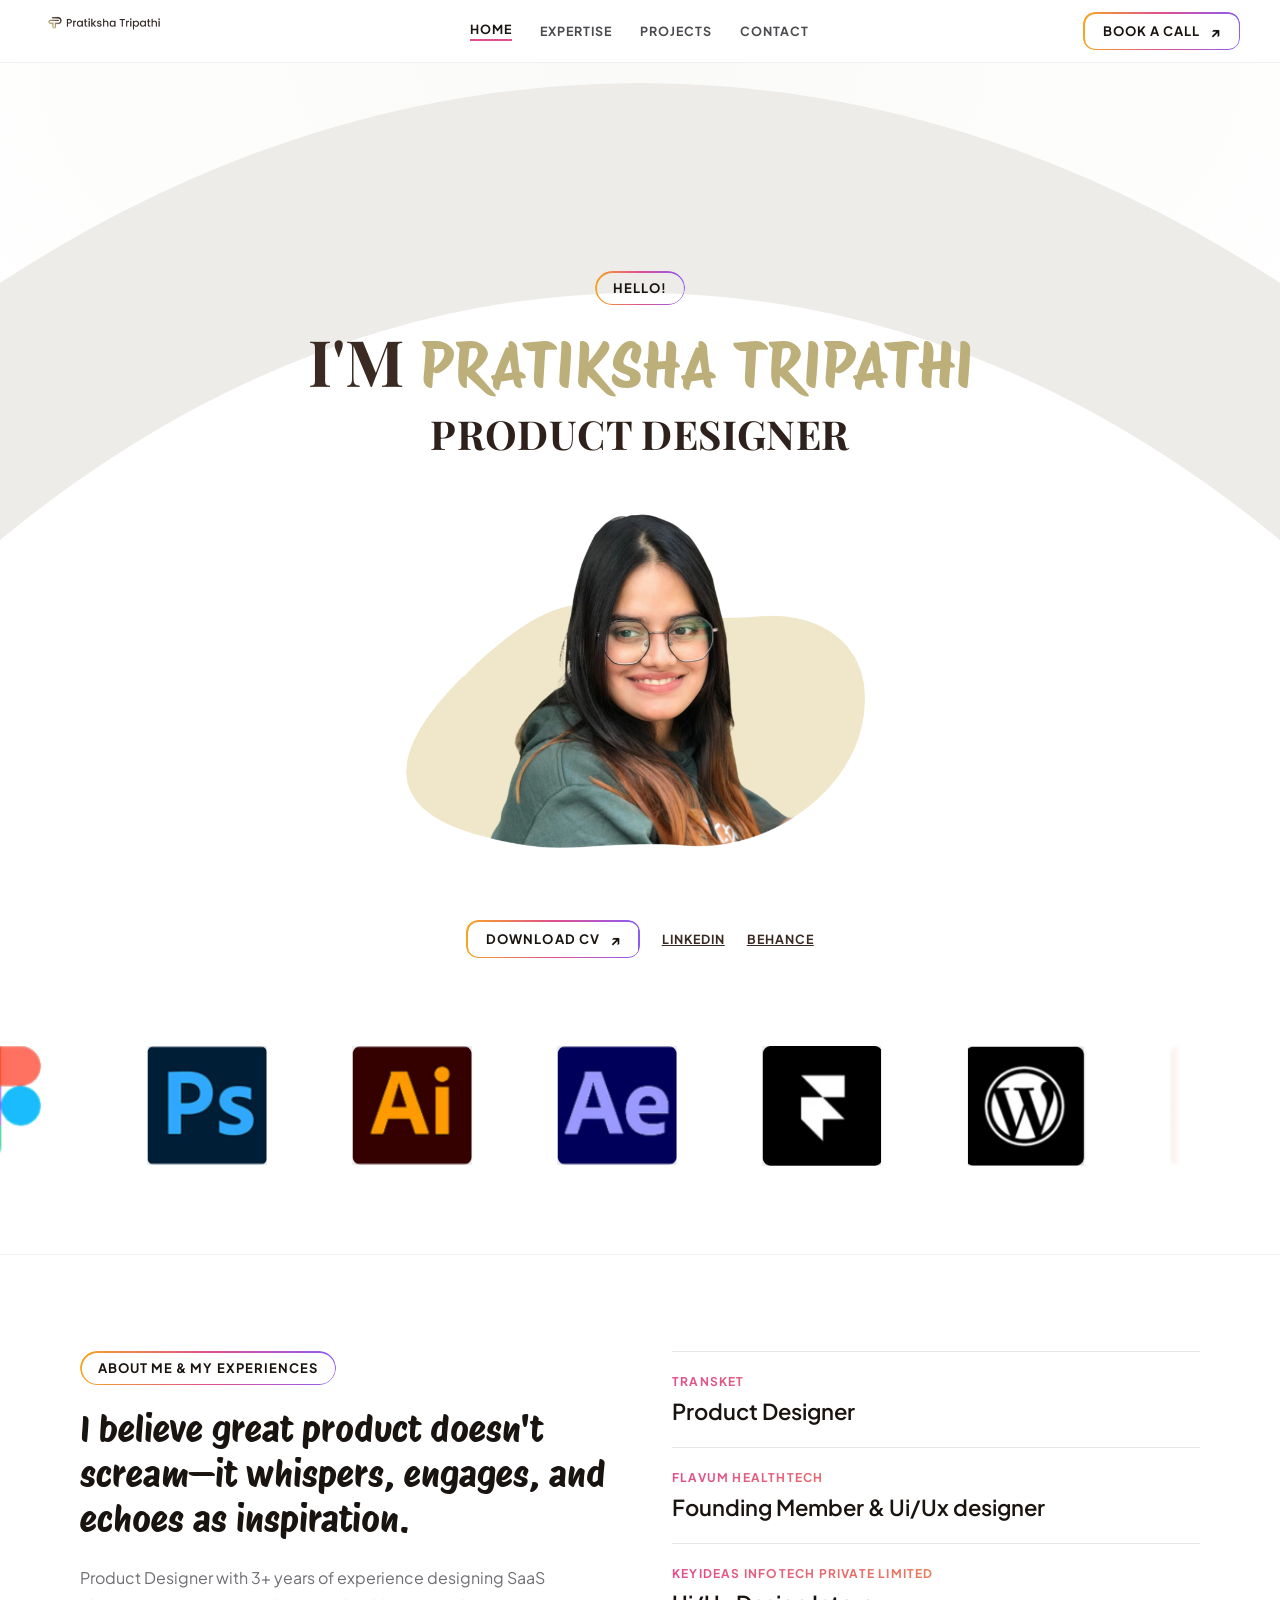
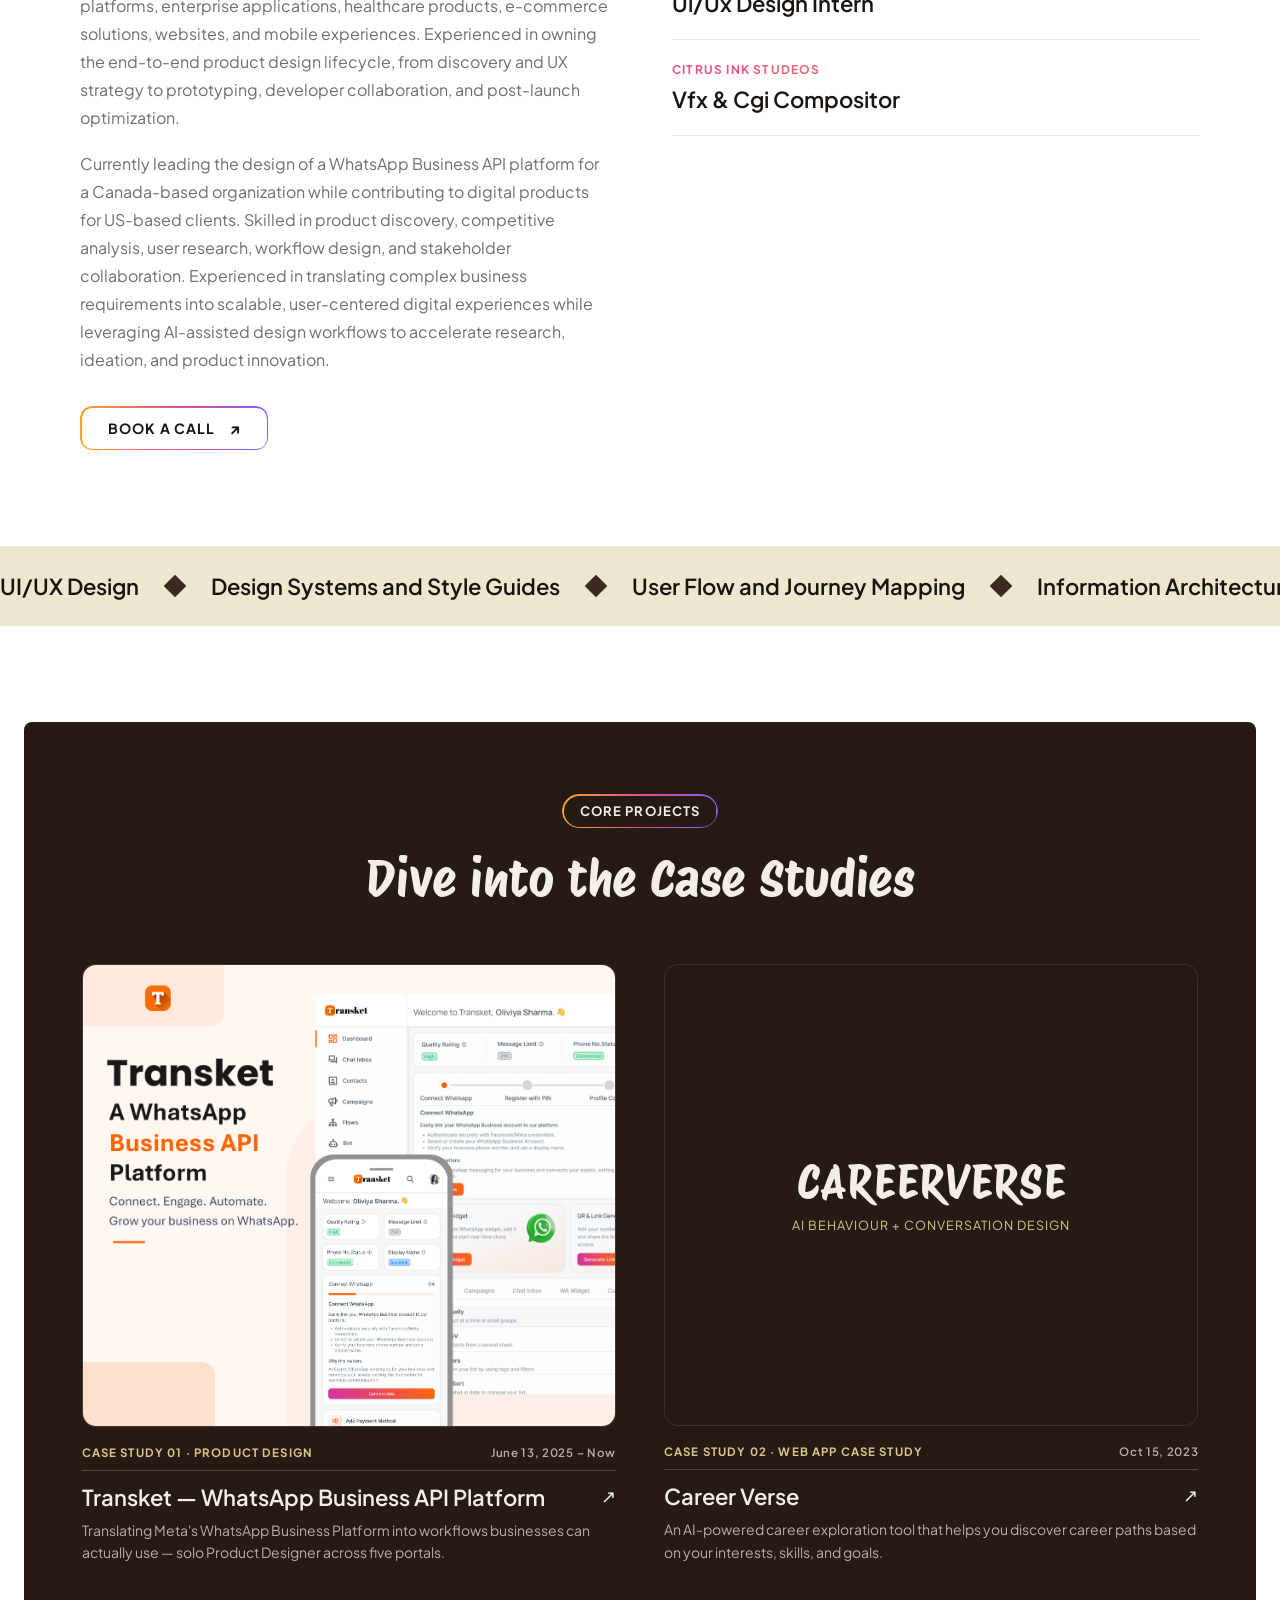
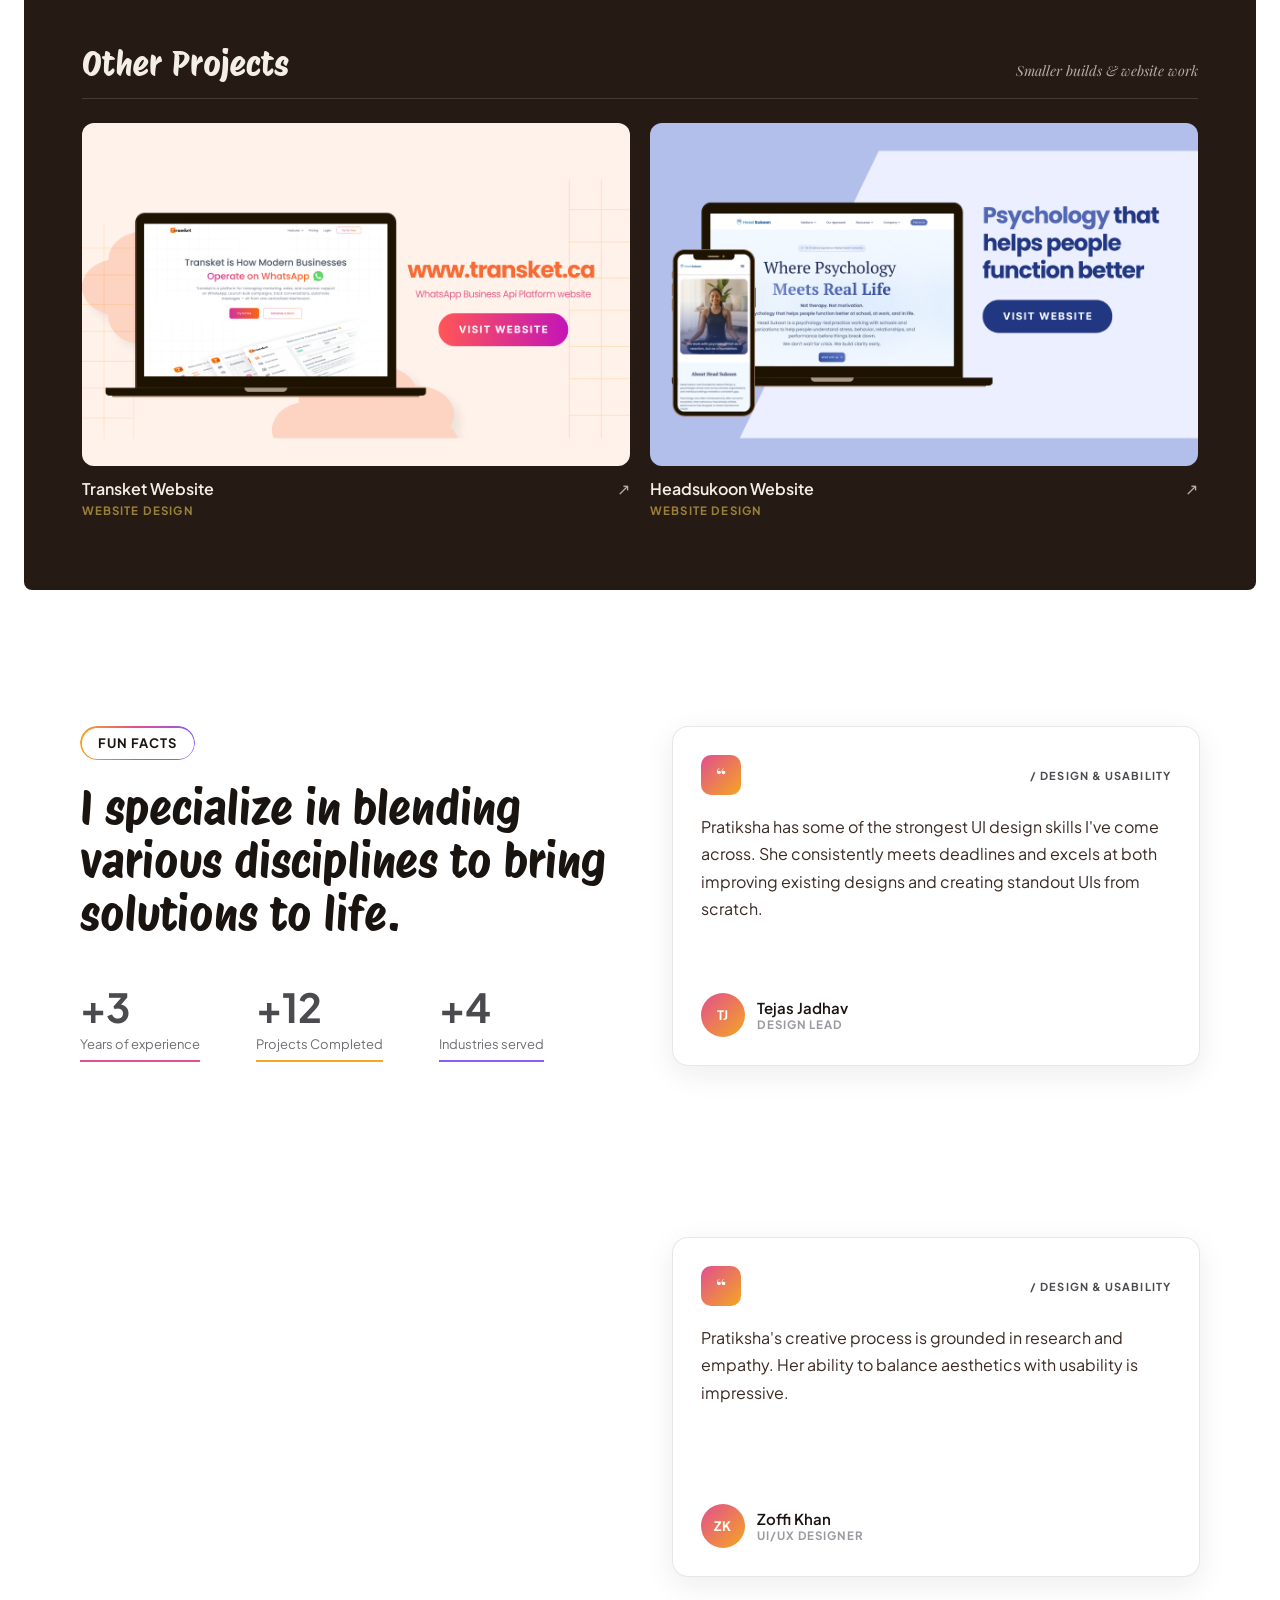
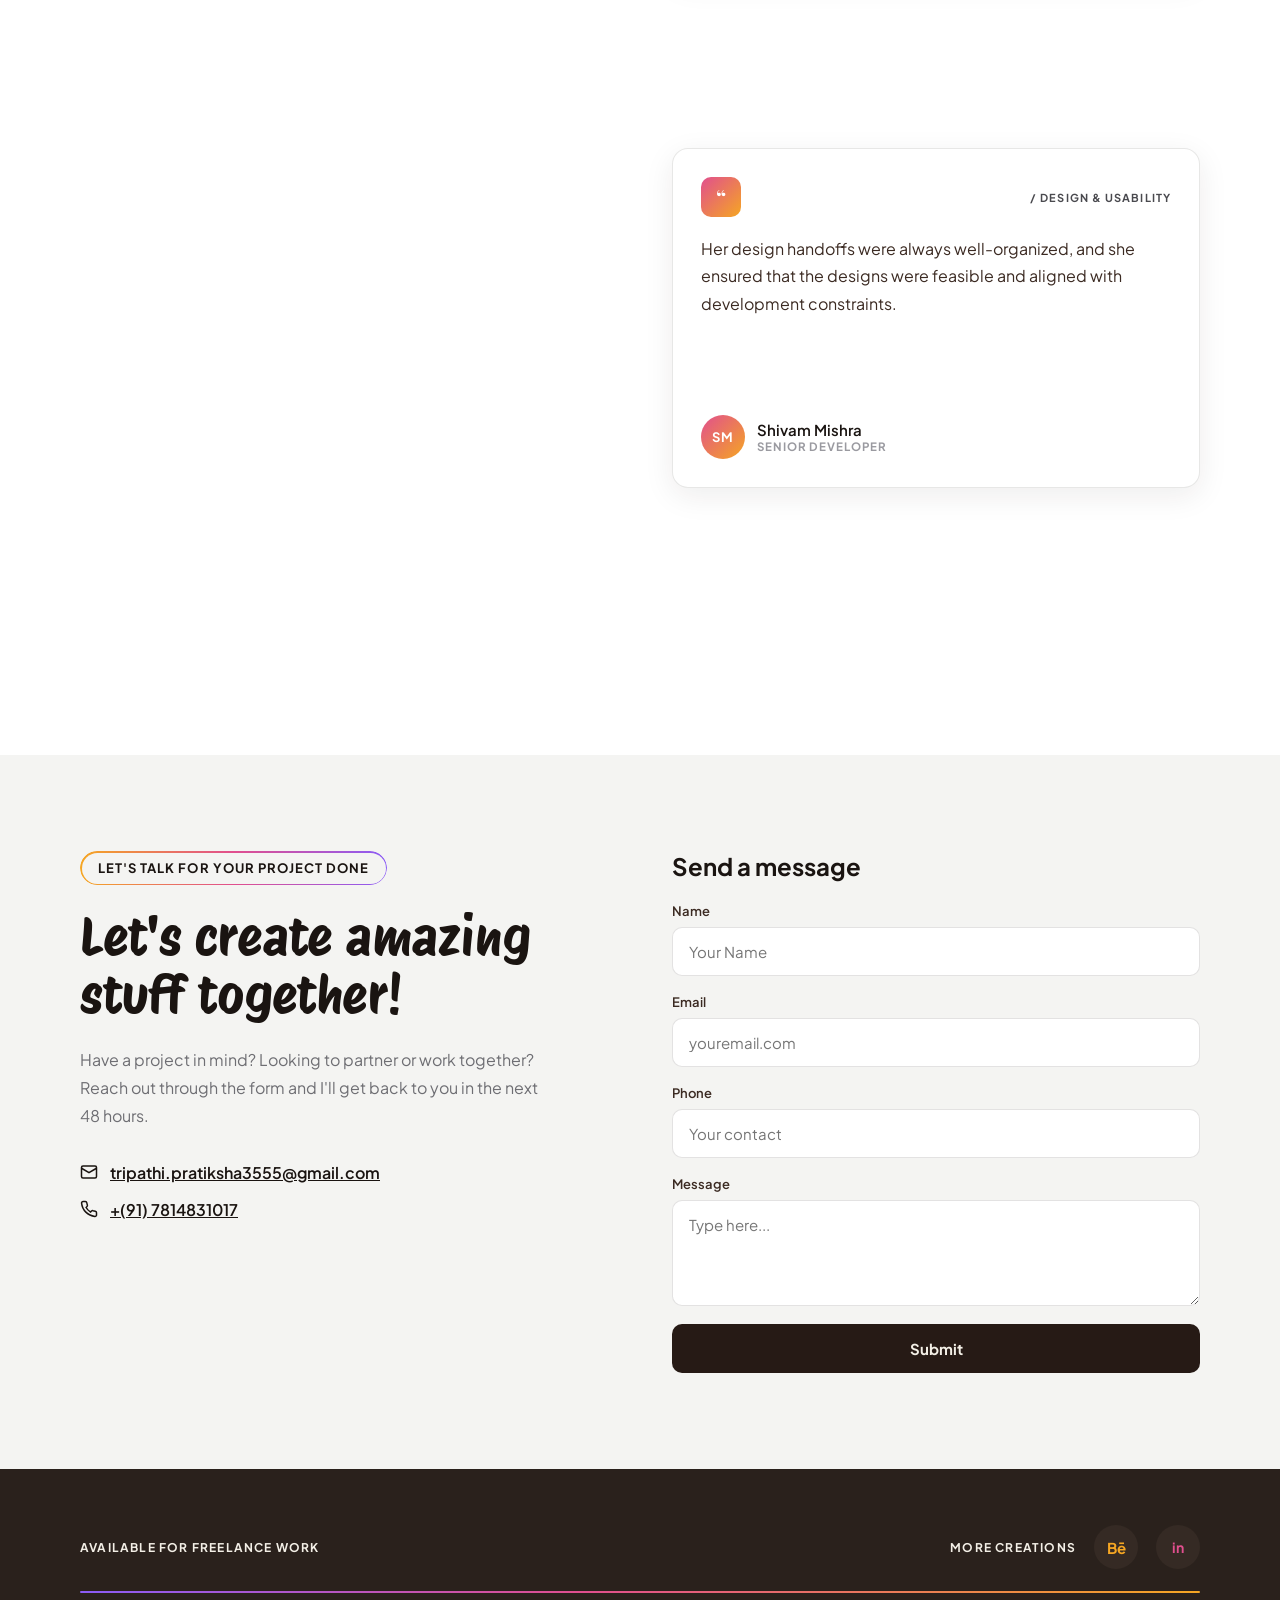
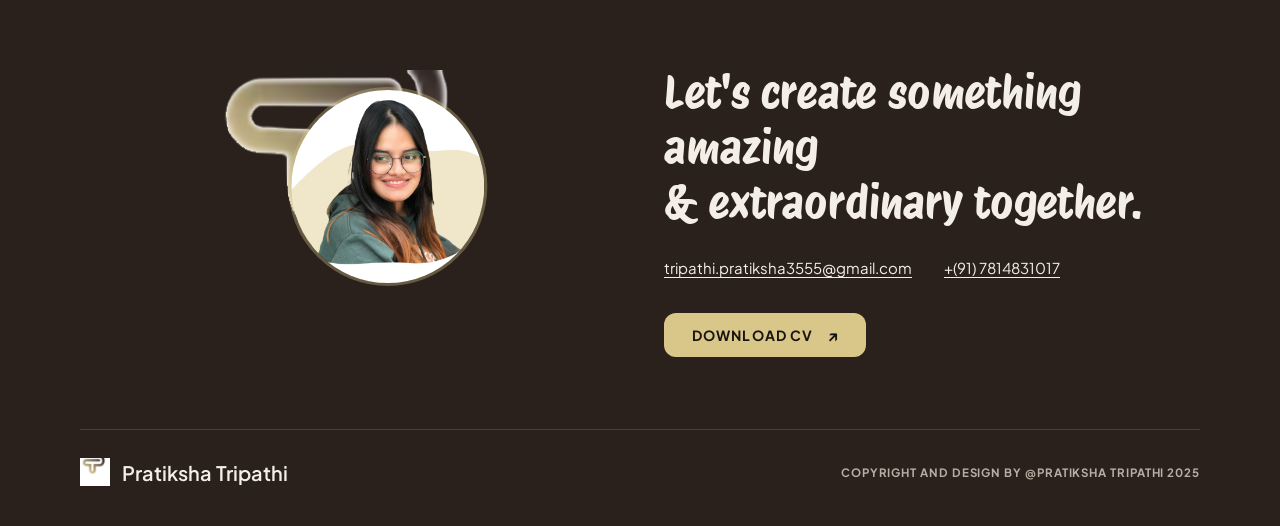
==== commit eeb6366f: "Update experience to 3+ years and send contact form to email Co-Authored-By: Claude Opus 5.5 <norepl" ====
--- a/index.html
+++ b/index.html
@@ -80,7 +80,22 @@
   var form = document.querySelector('form[data-share-form]');
   if (form) form.addEventListener('submit', function (e) {
     e.preventDefault();
-    var btn = form.querySelector('[type="submit"]'); if (btn) btn.textContent = 'Thanks! I\'ll get back to you soon.';
+    var btn = form.querySelector('[type="submit"]');
+    var status = form.querySelector('[data-form-status]');
+    if (!status) { status = document.createElement('p'); status.setAttribute('data-form-status', ''); status.setAttribute('role', 'status');
+      status.style.cssText = "margin:0;font-family:'Plus Jakarta Sans',sans-serif;font-size:14px;line-height:1.5;color:#3B2A22"; form.appendChild(status); }
+    var data = {}; new FormData(form).forEach(function (v, k) { data[k] = v; });
+    data._subject = 'New message from your portfolio: ' + (data.name || '');
+    data._template = 'table';
+    if (btn) { btn.disabled = true; btn.textContent = 'Sending...'; }
+    status.textContent = '';
+    fetch('https://formsubmit.co/ajax/tripathi.pratiksha3555@gmail.com', {
+      method: 'POST', headers: { 'Content-Type': 'application/json', 'Accept': 'application/json' }, body: JSON.stringify(data)
+    }).then(function (r) { if (!r.ok) throw new Error(); return r.json(); })
+      .then(function (j) { if (j && (j.success === false || j.success === 'false')) throw new Error();
+        form.reset(); if (btn) btn.textContent = 'Sent'; status.textContent = 'Thanks! Your message is on its way. I\'ll get back to you soon.'; })
+      .catch(function () { if (btn) { btn.disabled = false; btn.textContent = 'Submit'; }
+        status.textContent = 'Sorry, the message could not be sent. Please email tripathi.pratiksha3555@gmail.com directly.'; });
   });
 });
 </script>
@@ -232,7 +247,7 @@
     <div>
       <span class="pt-eyebrow">About me &amp; my experiences</span>
       <h2 style="margin:22px 0 22px;font-family:'Protest Riot',sans-serif;font-weight:400;font-size:clamp(28px,3.4vw,36px);line-height:1.25;color:#1A1411">I believe great product doesn't scream—it whispers, engages, and echoes as inspiration.</h2>
-      <p style="margin:0 0 18px;font-family:'Plus Jakarta Sans',sans-serif;font-size:16px;line-height:1.75;color:#6E6E73">Product Designer with 2+ years of experience designing SaaS platforms, enterprise applications, healthcare products, e-commerce solutions, websites, and mobile experiences. Experienced in owning the end-to-end product design lifecycle, from discovery and UX strategy to prototyping, developer collaboration, and post-launch optimization.</p>
+      <p style="margin:0 0 18px;font-family:'Plus Jakarta Sans',sans-serif;font-size:16px;line-height:1.75;color:#6E6E73">Product Designer with 3+ years of experience designing SaaS platforms, enterprise applications, healthcare products, e-commerce solutions, websites, and mobile experiences. Experienced in owning the end-to-end product design lifecycle, from discovery and UX strategy to prototyping, developer collaboration, and post-launch optimization.</p>
       <p style="margin:0 0 32px;font-family:'Plus Jakarta Sans',sans-serif;font-size:16px;line-height:1.75;color:#6E6E73">Currently leading the design of a WhatsApp Business API platform for a Canada-based organization while contributing to digital products for US-based clients. Skilled in product discovery, competitive analysis, user research, workflow design, and stakeholder collaboration. Experienced in translating complex business requirements into scalable, user-centered digital experiences while leveraging AI-assisted design workflows to accelerate research, ideation, and product innovation.</p>
       <x-import component-from-global-scope="PratikshaTripathiDesignSystem_4e2eff.Button" variant="outline" arrow href="#contact" hint-size="auto,44px">Book a call</x-import>
     </div>
@@ -355,7 +370,7 @@
       <h2 style="margin:22px 0 40px;font-family:'Protest Riot',sans-serif;font-weight:400;font-size:clamp(34px,4.4vw,46px);line-height:1.15;color:#1A1411">I specialize in blending various disciplines to bring solutions to life.</h2>
       <div style="display:flex;gap:clamp(28px,5vw,56px);flex-wrap:wrap">
         <div>
-          <div style="font-family:'Plus Jakarta Sans';font-size:clamp(30px,3.6vw,40px);font-weight:700;color:#4A4A4F">+2</div>
+          <div style="font-family:'Plus Jakarta Sans';font-size:clamp(30px,3.6vw,40px);font-weight:700;color:#4A4A4F">+3</div>
           <div style="font-family:'Plus Jakarta Sans';font-size:13px;color:#6E6E73;margin-top:4px;padding-bottom:8px;border-bottom:2px solid #E14F8E;display:inline-block">Years of experience</div>
         </div>
         <div>
@@ -425,16 +440,16 @@
     <form aria-label="Send a message" data-share-form style="display:grid;gap:18px">
       <h3 style="margin:0 0 4px;font-family:'Plus Jakarta Sans';font-size:24px;font-weight:700;color:#1A1411">Send a message</h3>
       <label style="display:grid;gap:8px;font-family:'Plus Jakarta Sans';font-size:13px;font-weight:600;color:#3B2A22">Name
-        <input type="text" name="name" placeholder="Your Name" style="border:1px solid rgba(26,20,17,0.12);background:#FFFFFF;border-radius:10px;padding:14px 16px;font-family:'Plus Jakarta Sans';font-size:15px;color:#1A1411;width:100%;box-sizing:border-box">
+        <input type="text" name="name" required autocomplete="name" placeholder="Your Name" style="border:1px solid rgba(26,20,17,0.12);background:#FFFFFF;border-radius:10px;padding:14px 16px;font-family:'Plus Jakarta Sans';font-size:15px;color:#1A1411;width:100%;box-sizing:border-box">
       </label>
       <label style="display:grid;gap:8px;font-family:'Plus Jakarta Sans';font-size:13px;font-weight:600;color:#3B2A22">Email
-        <input type="email" name="email" placeholder="youremail.com" style="border:1px solid rgba(26,20,17,0.12);background:#FFFFFF;border-radius:10px;padding:14px 16px;font-family:'Plus Jakarta Sans';font-size:15px;color:#1A1411;width:100%;box-sizing:border-box">
+        <input type="email" name="email" required autocomplete="email" placeholder="youremail.com" style="border:1px solid rgba(26,20,17,0.12);background:#FFFFFF;border-radius:10px;padding:14px 16px;font-family:'Plus Jakarta Sans';font-size:15px;color:#1A1411;width:100%;box-sizing:border-box">
       </label>
       <label style="display:grid;gap:8px;font-family:'Plus Jakarta Sans';font-size:13px;font-weight:600;color:#3B2A22">Phone
-        <input type="tel" name="phone" placeholder="Your contact" style="border:1px solid rgba(26,20,17,0.12);background:#FFFFFF;border-radius:10px;padding:14px 16px;font-family:'Plus Jakarta Sans';font-size:15px;color:#1A1411;width:100%;box-sizing:border-box">
+        <input type="tel" name="phone" autocomplete="tel" placeholder="Your contact" style="border:1px solid rgba(26,20,17,0.12);background:#FFFFFF;border-radius:10px;padding:14px 16px;font-family:'Plus Jakarta Sans';font-size:15px;color:#1A1411;width:100%;box-sizing:border-box">
       </label>
       <label style="display:grid;gap:8px;font-family:'Plus Jakarta Sans';font-size:13px;font-weight:600;color:#3B2A22">Message
-        <textarea name="message" placeholder="Type here..." rows="4" style="border:1px solid rgba(26,20,17,0.12);background:#FFFFFF;border-radius:10px;padding:14px 16px;font-family:'Plus Jakarta Sans';font-size:15px;color:#1A1411;resize:vertical;width:100%;box-sizing:border-box"></textarea>
+        <textarea name="message" required placeholder="Type here..." rows="4" style="border:1px solid rgba(26,20,17,0.12);background:#FFFFFF;border-radius:10px;padding:14px 16px;font-family:'Plus Jakarta Sans';font-size:15px;color:#1A1411;resize:vertical;width:100%;box-sizing:border-box"></textarea>
       </label>
       <button type="submit" style="background:#261A15;color:#F3EFE6;border:none;border-radius:10px;padding:15px 20px;font-family:'Plus Jakarta Sans';font-size:15px;font-weight:700;cursor:pointer" data-hv="5">Submit</button>
     </form>
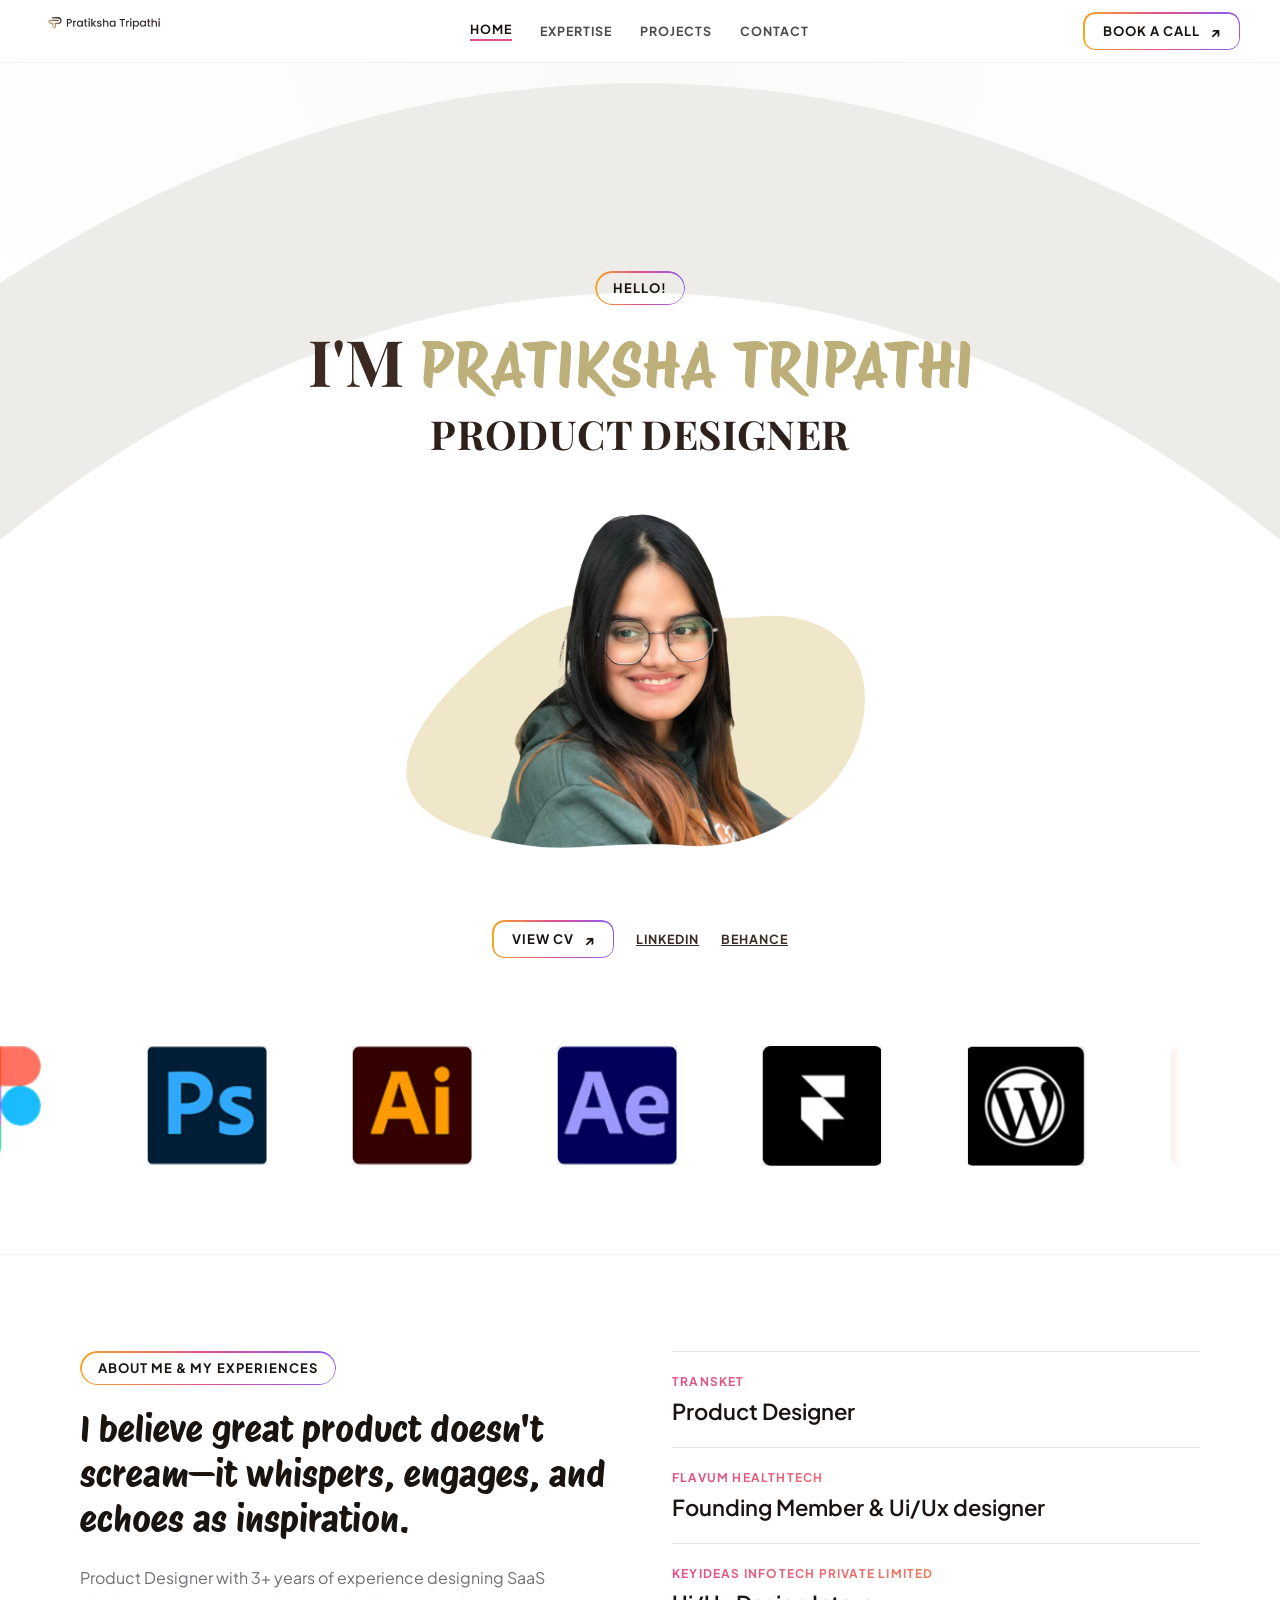
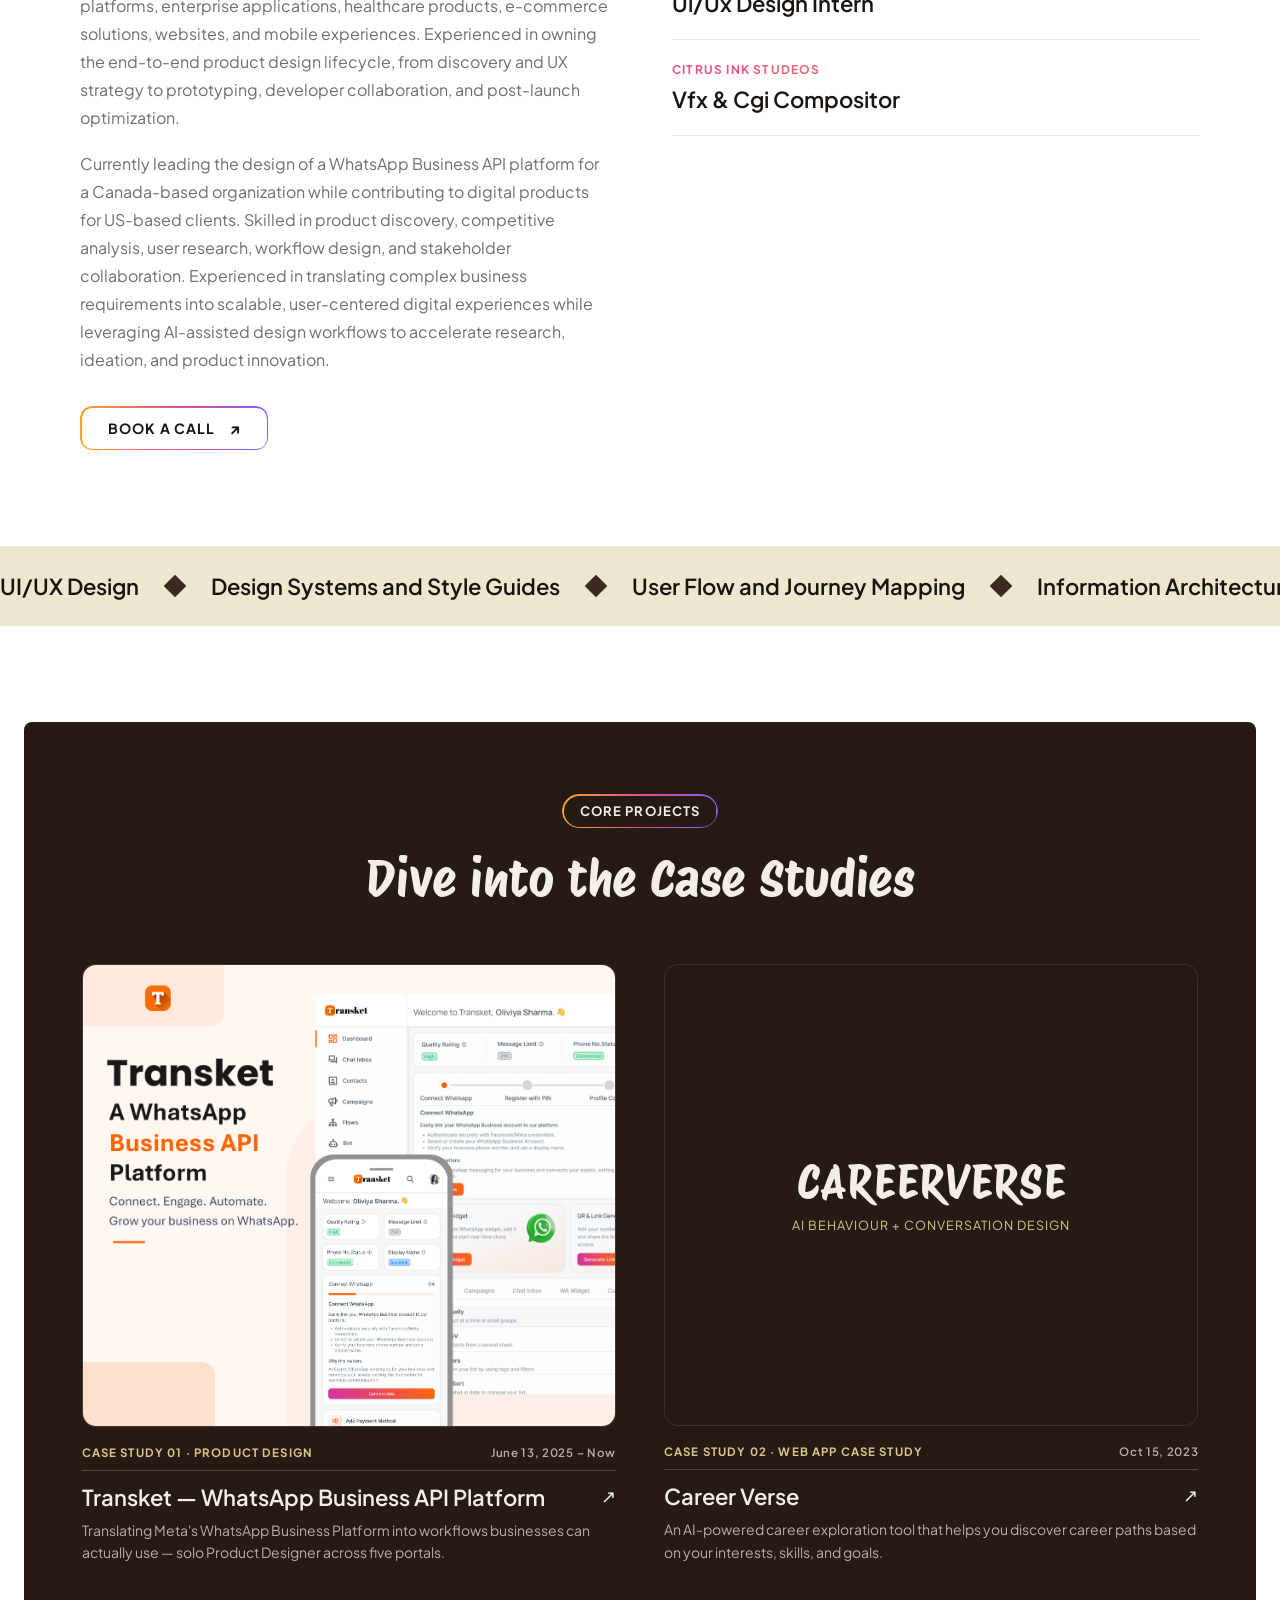
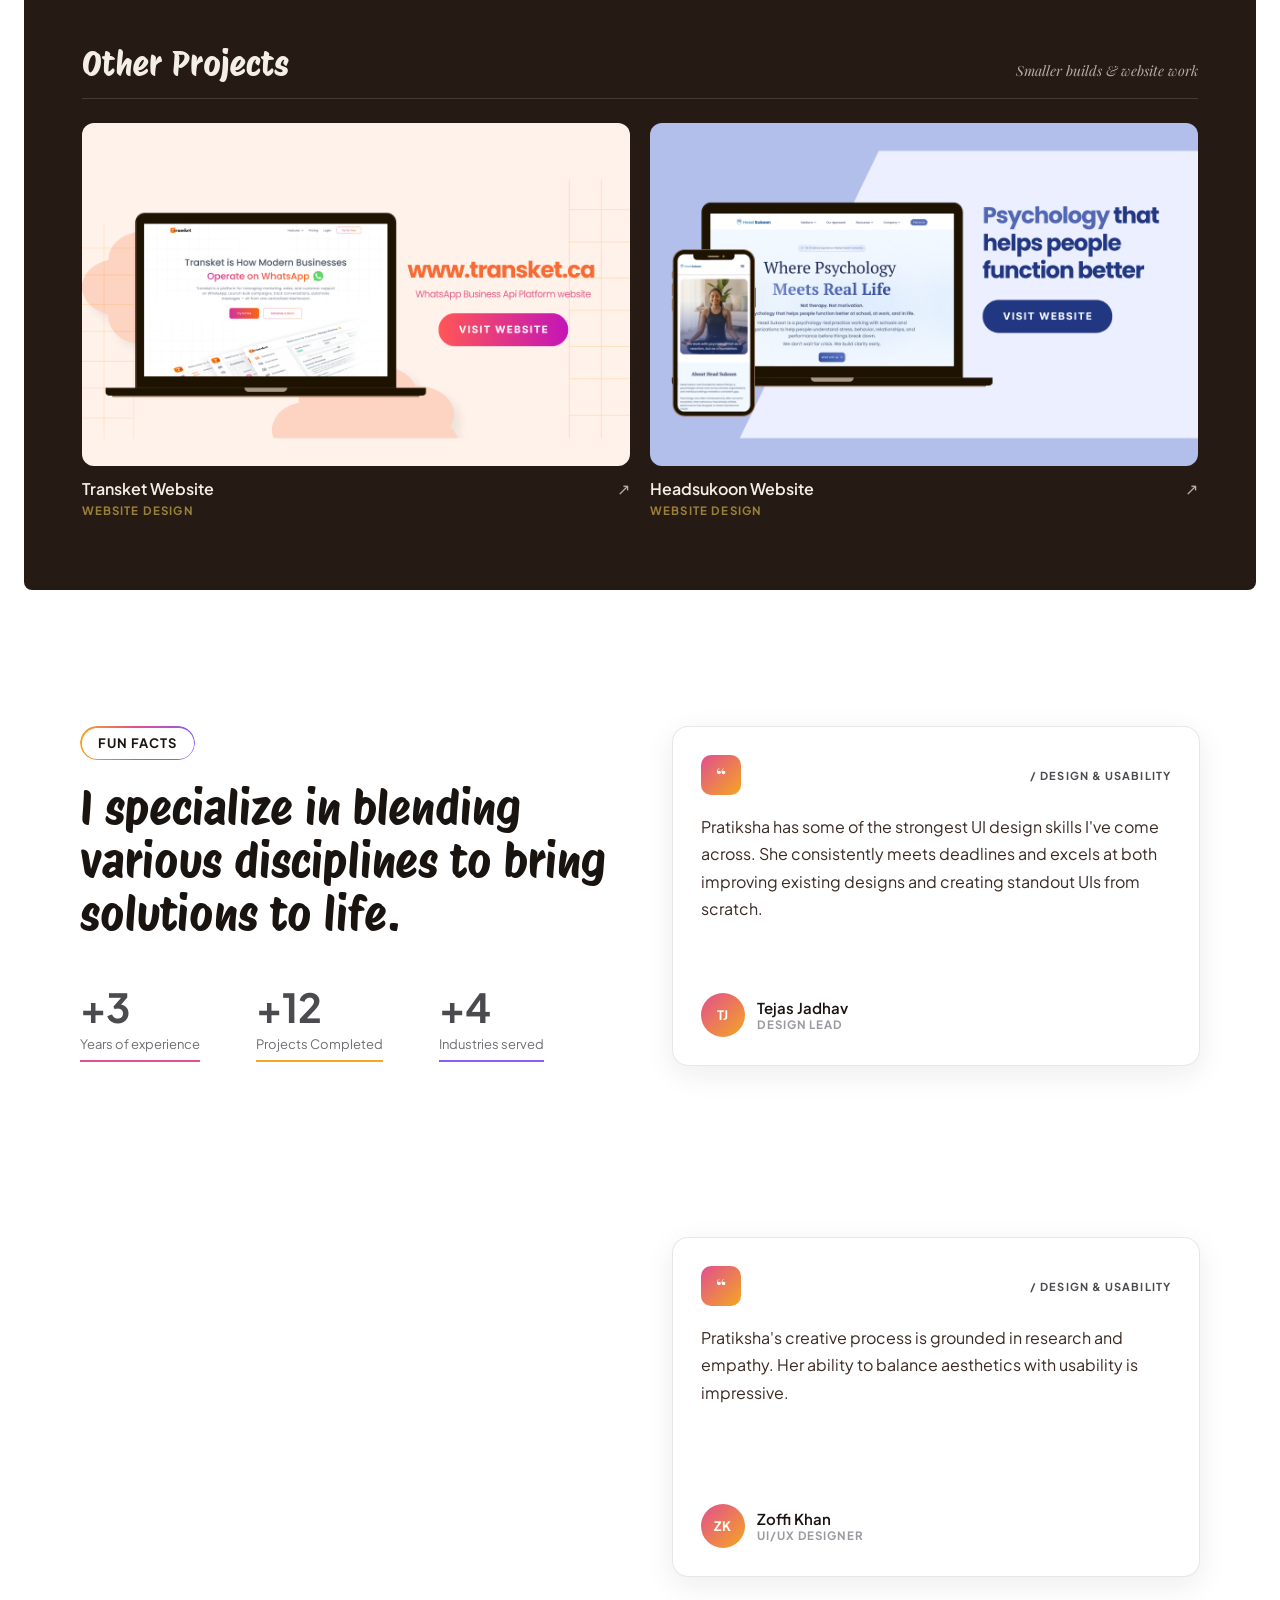
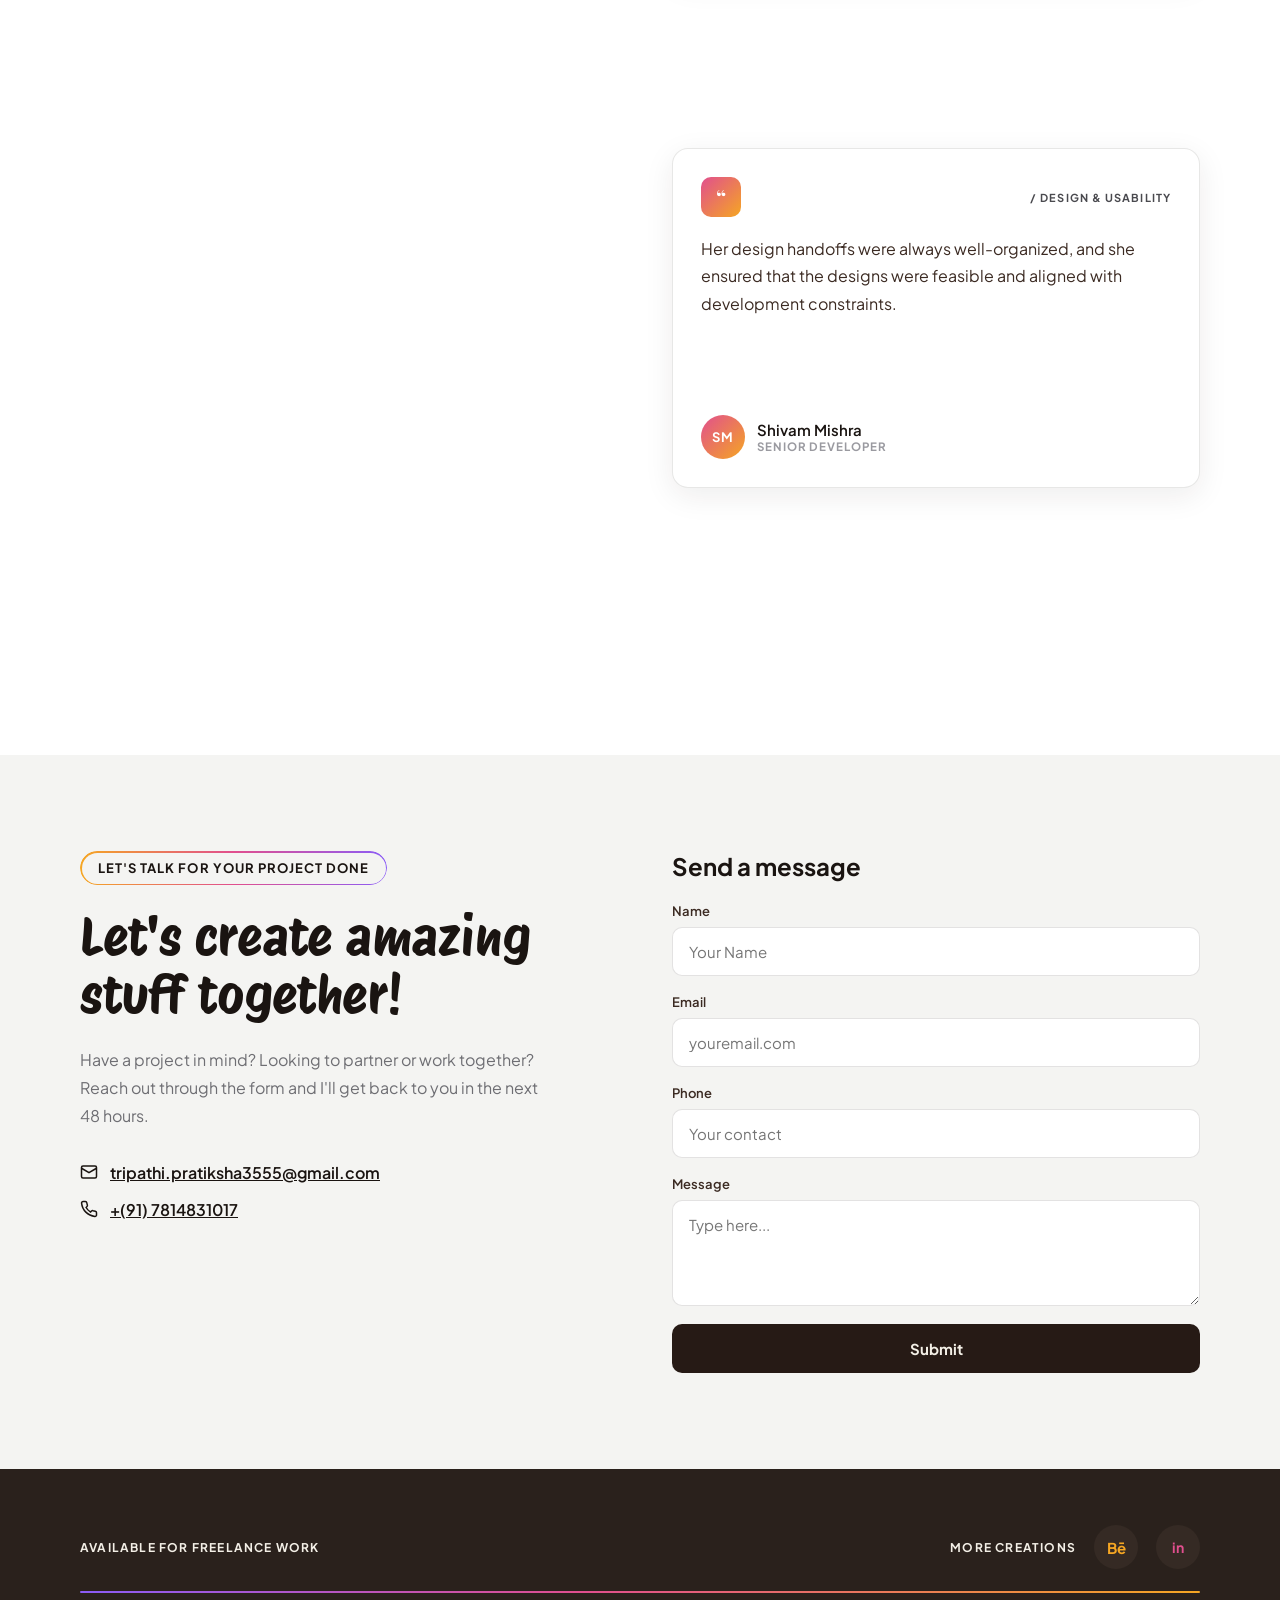
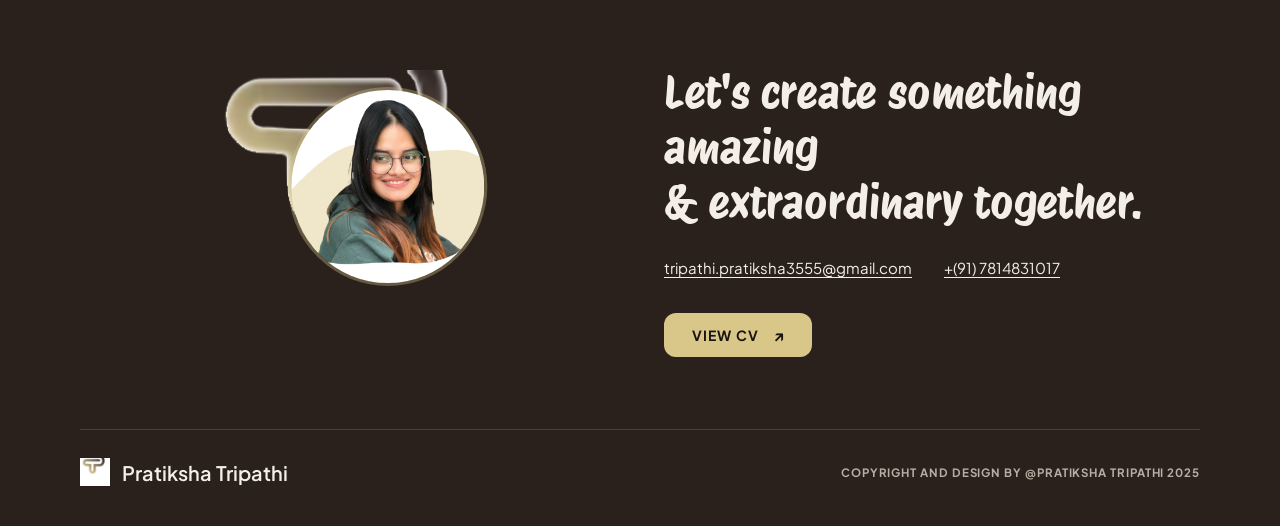
==== commit a2e6cb0a: "Replace Download CV with a View CV page that offers a download Co-Authored-By: Claude Opus 5.5 <nore" ====
--- a/index.html
+++ b/index.html
@@ -210,7 +210,7 @@
       <img src="assets/headshot-cutout.png" alt="Portrait of Pratiksha Tripathi" style="width:100%;height:auto;display:block">
     </div>
     <div style="display:flex;gap:22px;align-items:center;flex-wrap:wrap;justify-content:center;margin-top:34px">
-      <x-import component-from-global-scope="PratikshaTripathiDesignSystem_4e2eff.Button" variant="outline" size="sm" arrow href="#" hint-size="auto,40px">Download CV</x-import>
+      <x-import component-from-global-scope="PratikshaTripathiDesignSystem_4e2eff.Button" variant="outline" size="sm" arrow href="cv.html" target="_blank" rel="noopener" hint-size="auto,40px">View CV</x-import>
       <a href="https://www.linkedin.com/" style="font-family:'Plus Jakarta Sans';font-size:12.5px;font-weight:700;letter-spacing:0.08em;text-transform:uppercase;color:#3B2A22">Linkedin</a>
       <a href="https://www.behance.net/" style="font-family:'Plus Jakarta Sans';font-size:12.5px;font-weight:700;letter-spacing:0.08em;text-transform:uppercase;color:#3B2A22">Behance</a>
     </div>
@@ -480,7 +480,7 @@
           <a href="mailto:tripathi.pratiksha3555@gmail.com" style="font-family:'Plus Jakarta Sans';font-size:15px;color:#F3EFE6;text-decoration:underline;text-underline-offset:3px" data-hv="8">tripathi.pratiksha3555@gmail.com</a>
           <a href="tel:+917814831017" style="font-family:'Plus Jakarta Sans';font-size:15px;color:#F3EFE6;text-decoration:underline;text-underline-offset:3px" data-hv="9">+(91) 7814831017</a>
         </div>
-        <x-import component-from-global-scope="PratikshaTripathiDesignSystem_4e2eff.Button" variant="gold" arrow href="#" hint-size="auto,44px">Download CV</x-import>
+        <x-import component-from-global-scope="PratikshaTripathiDesignSystem_4e2eff.Button" variant="gold" arrow href="cv.html" target="_blank" rel="noopener" hint-size="auto,44px">View CV</x-import>
       </div>
     </div>
 
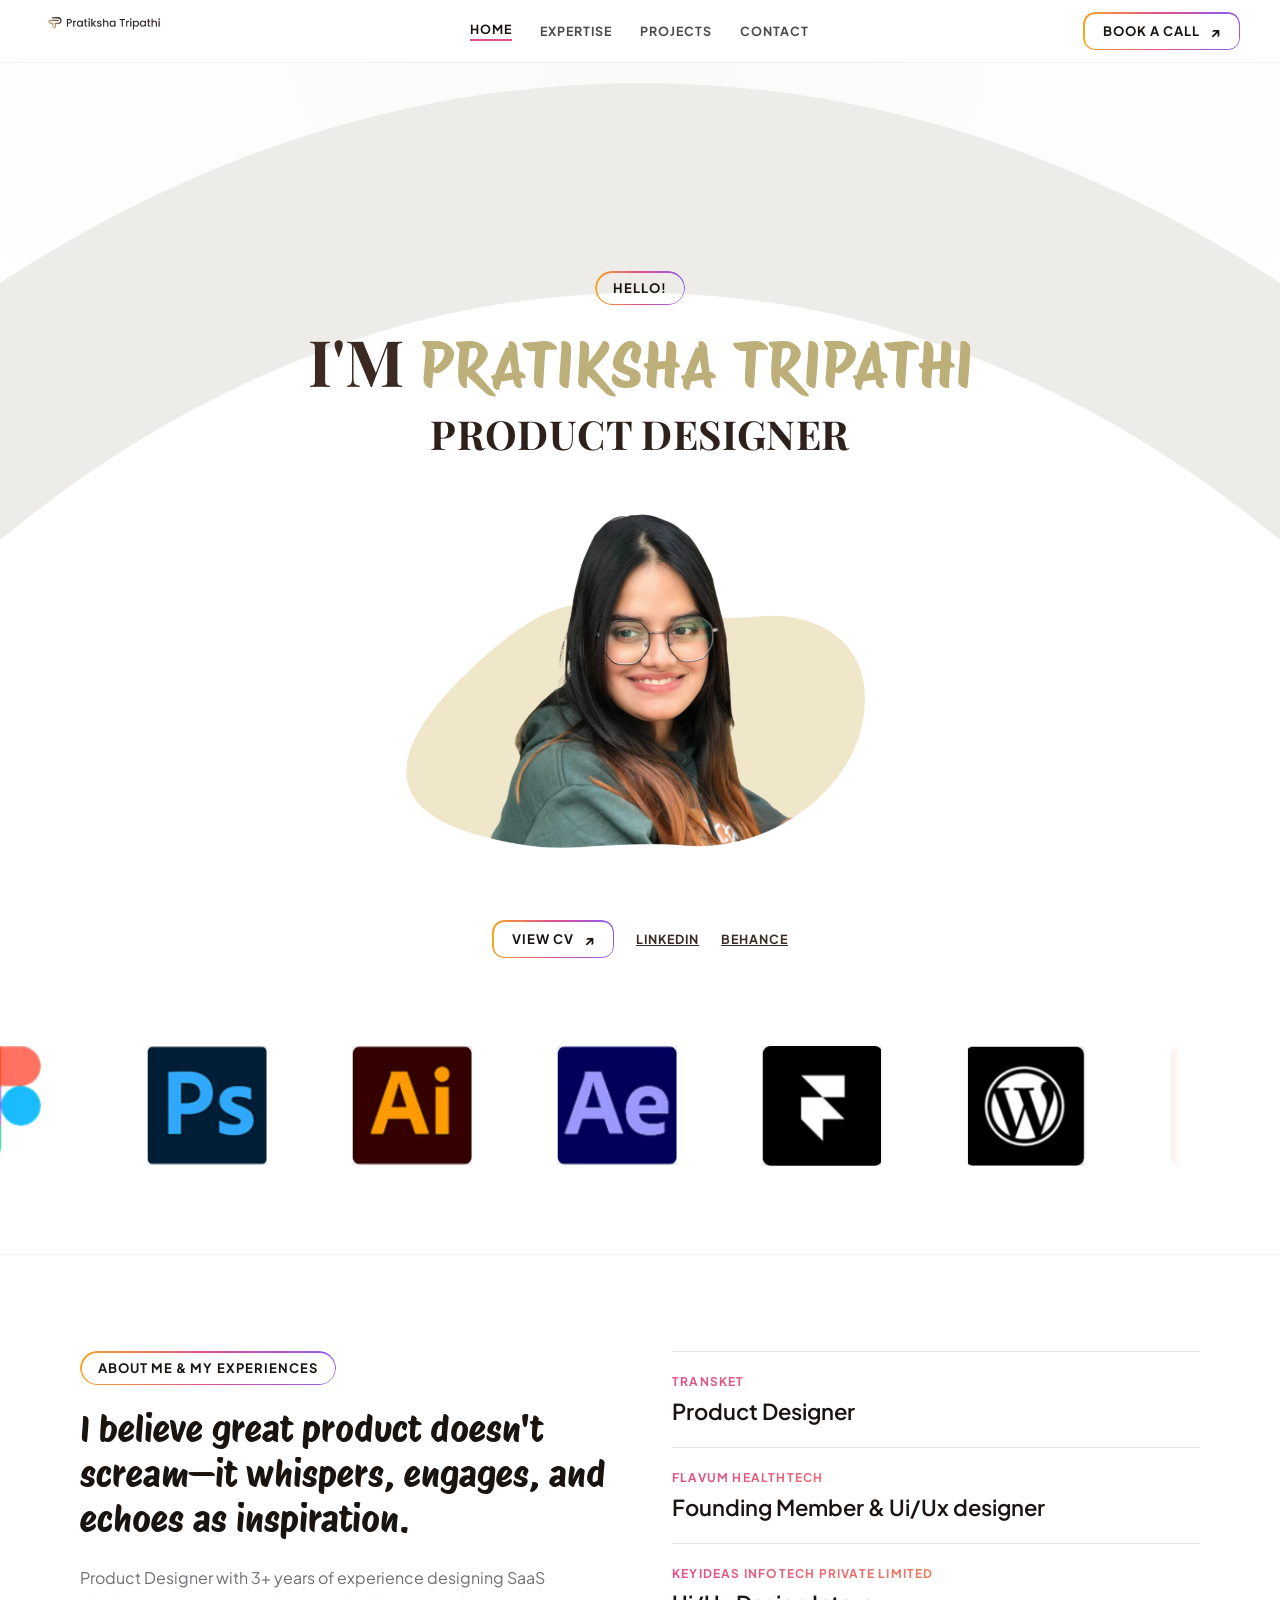
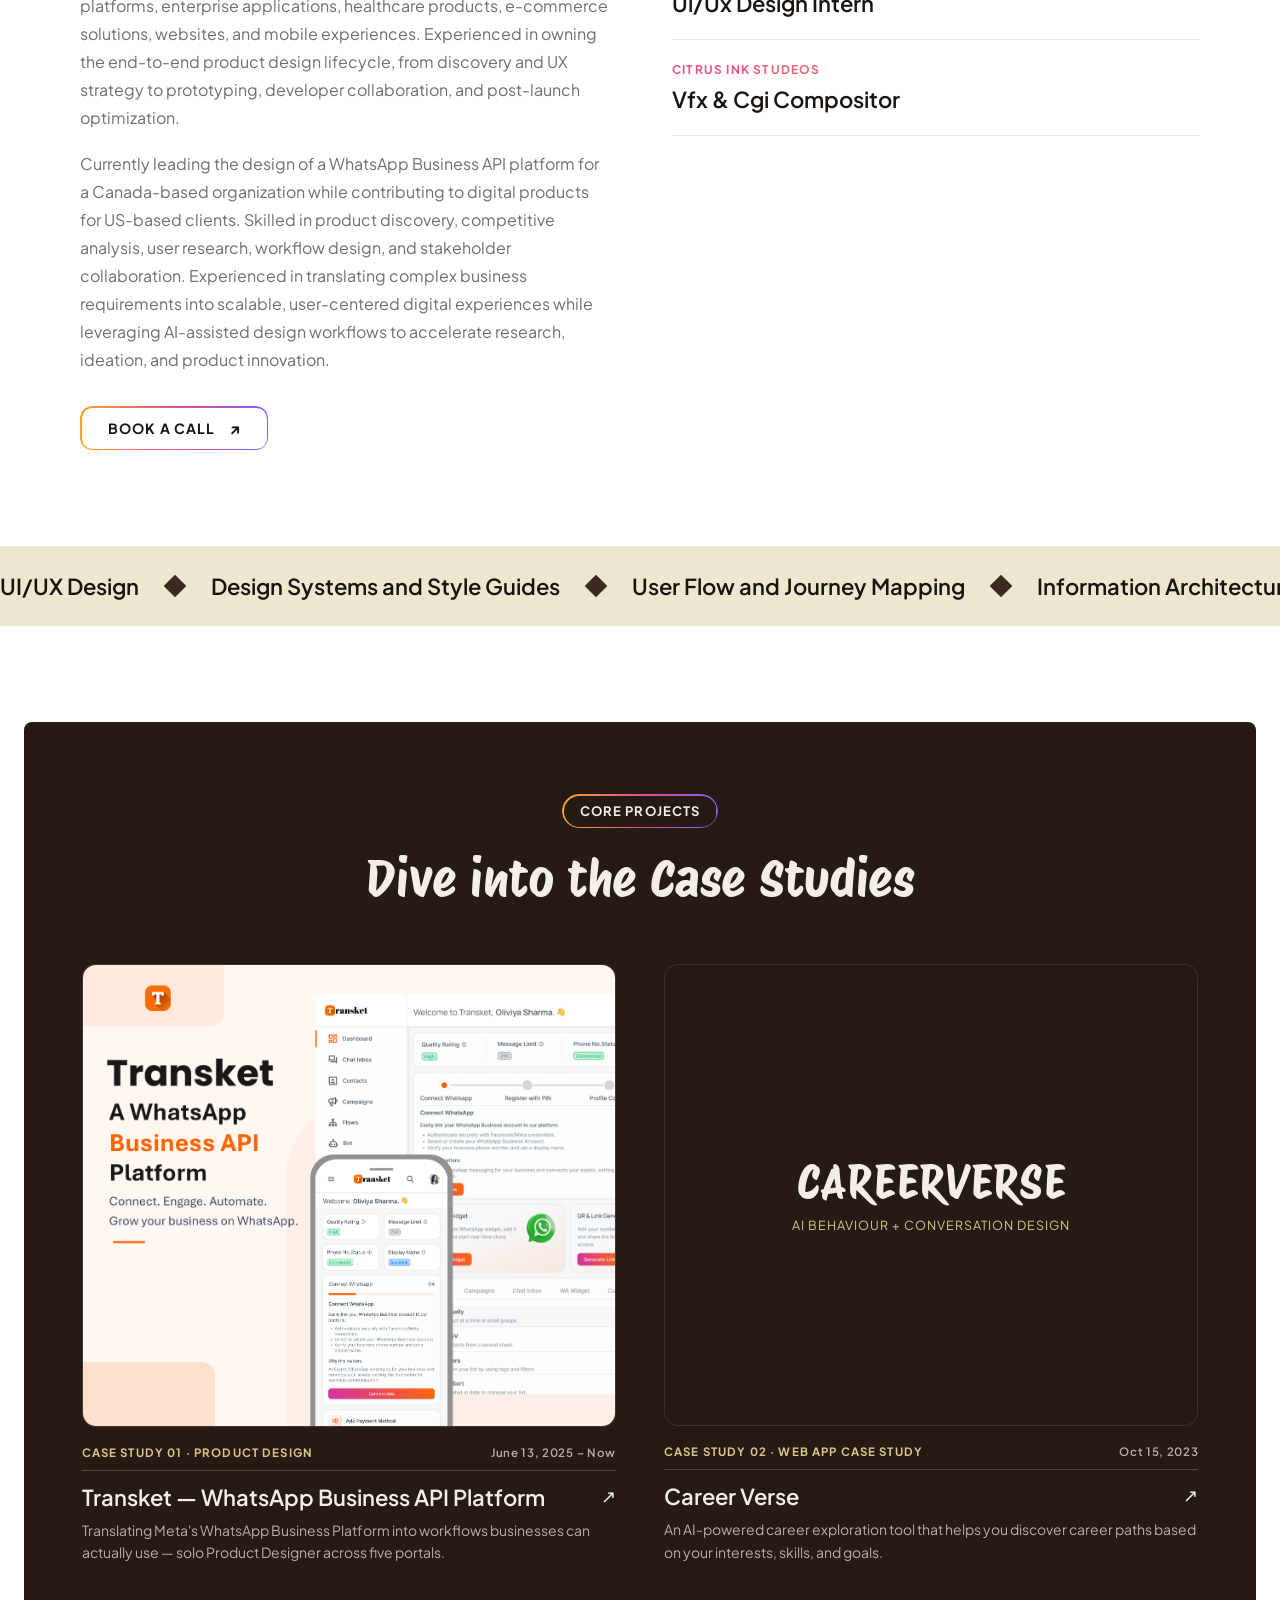
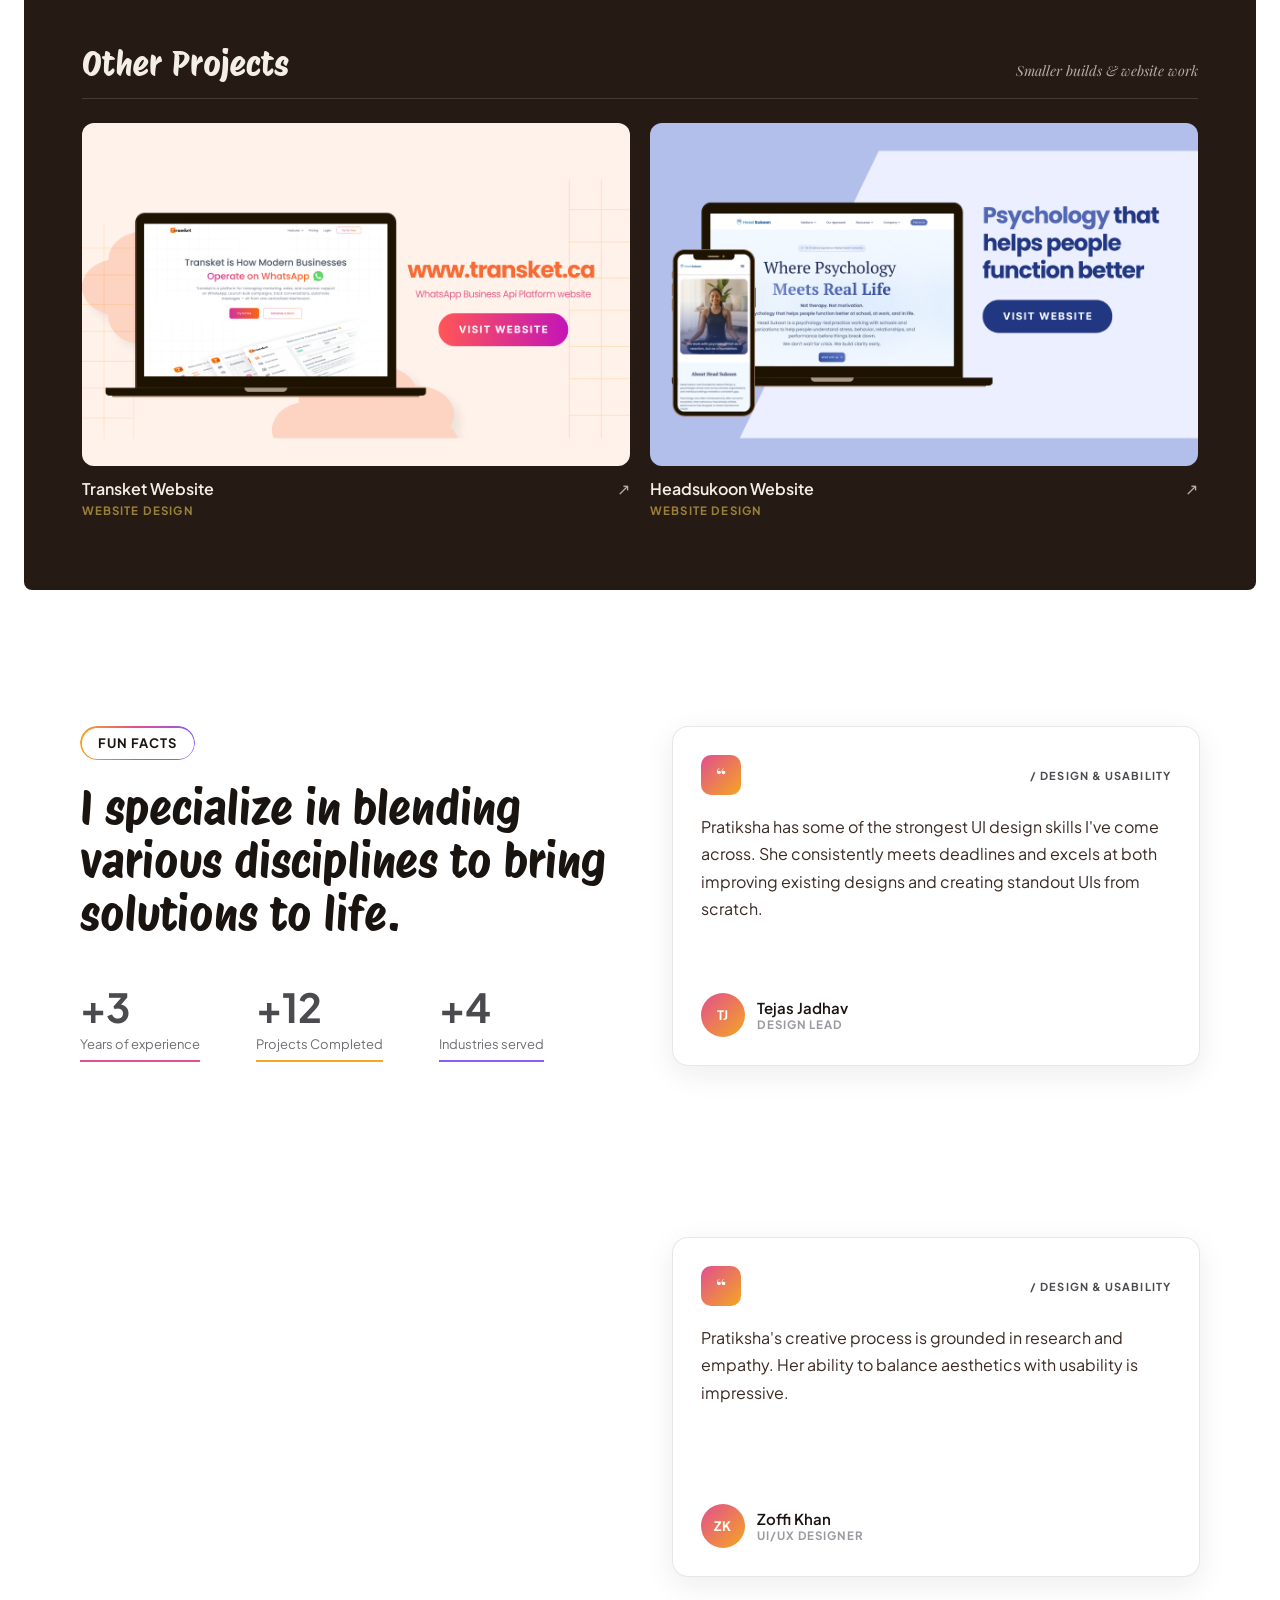
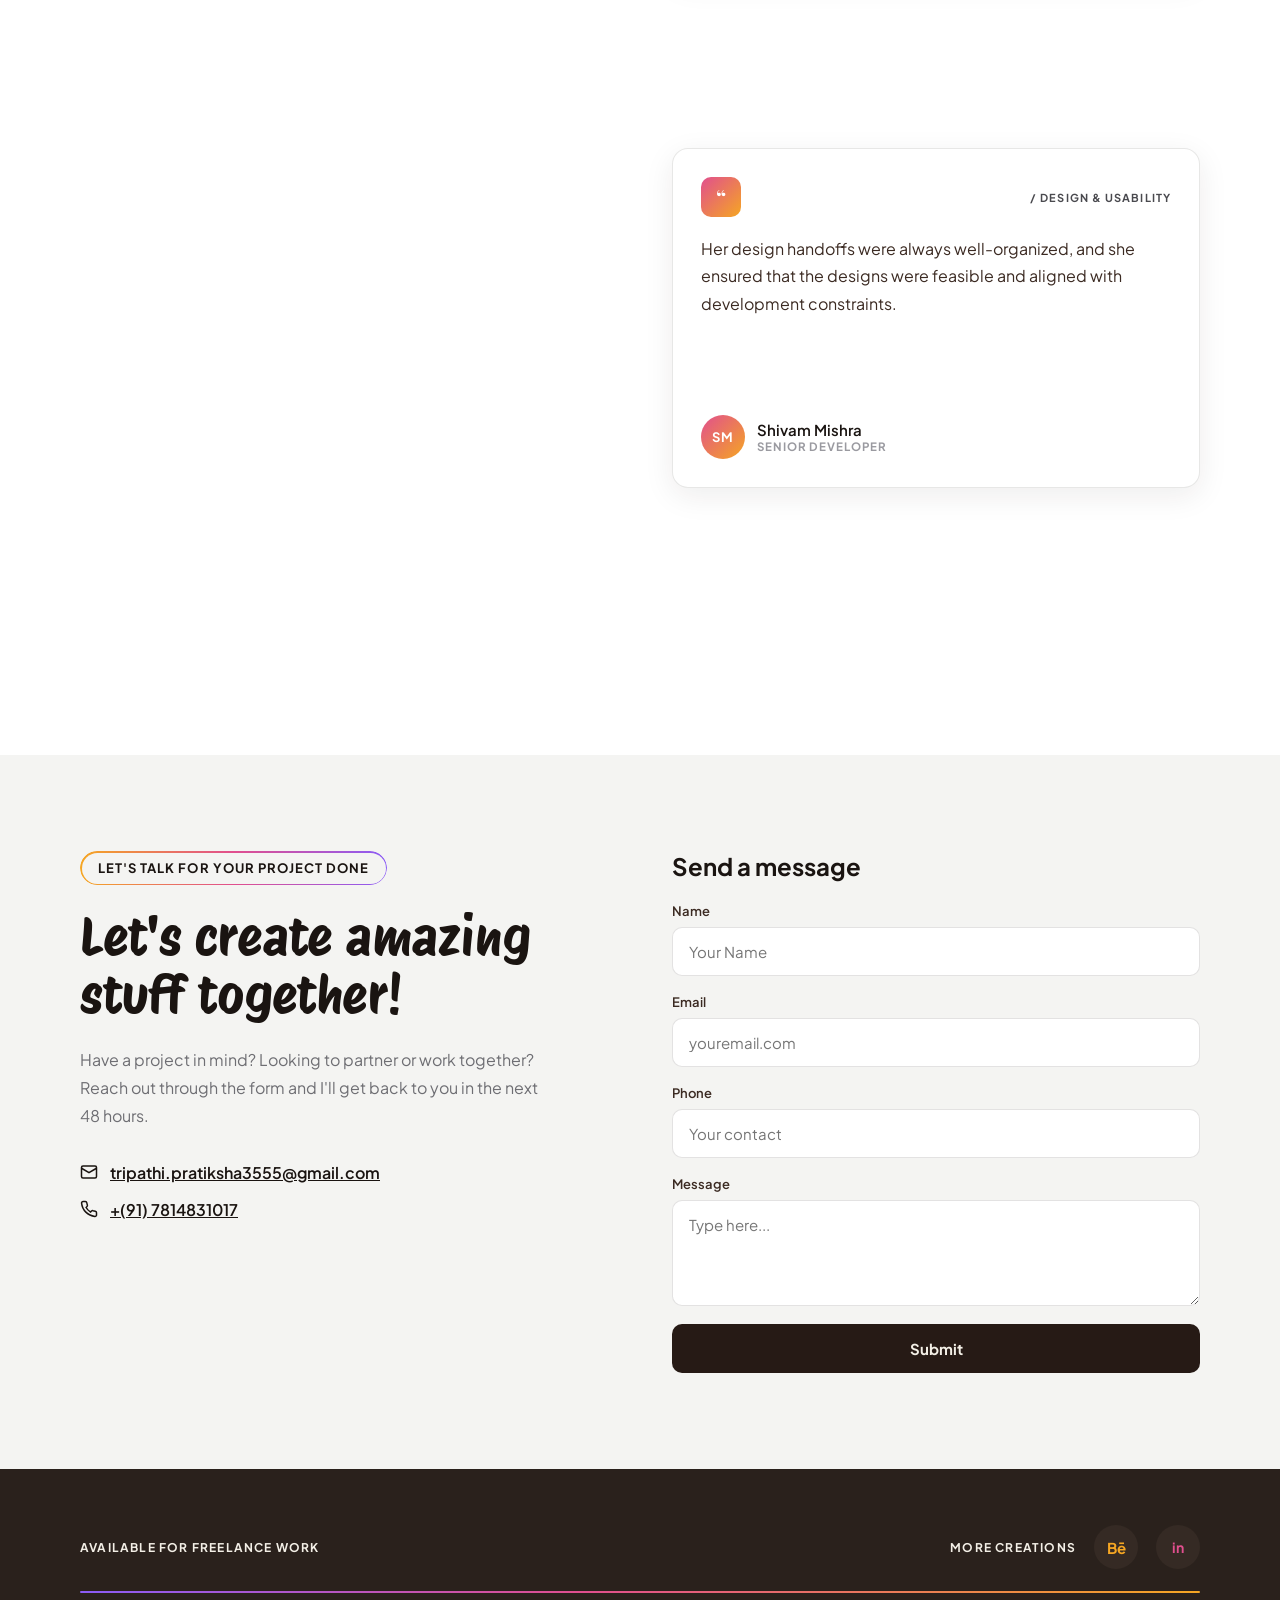
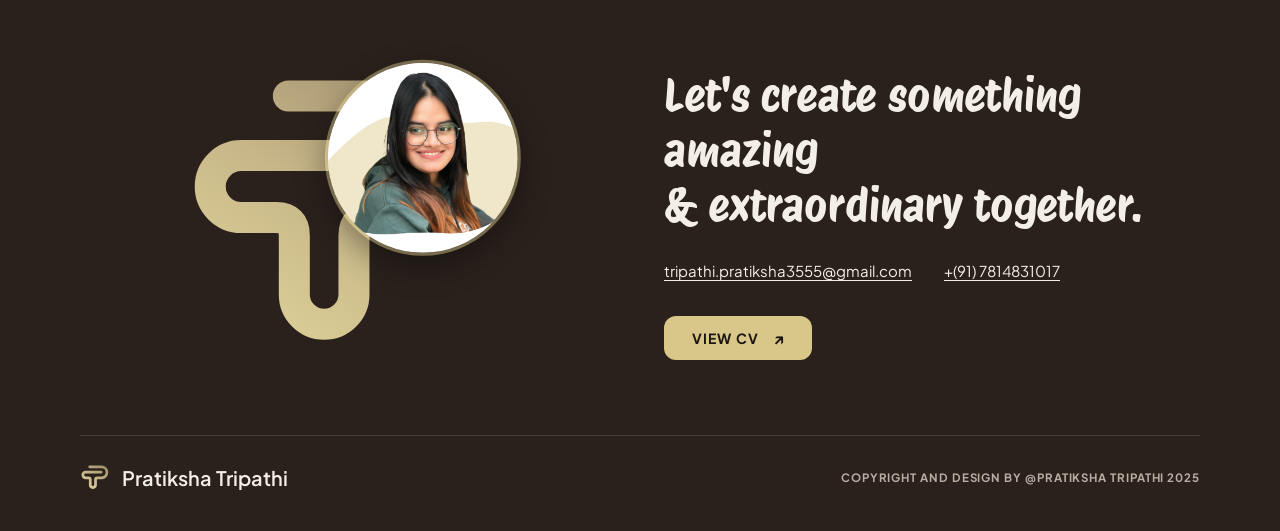
==== commit cad211ce: "Fix footer logos, update CV to ATS-friendly version Co-Authored-By: Claude Opus 5.5 <noreply@anthrop" ====
--- a/index.html
+++ b/index.html
@@ -470,9 +470,11 @@
     <div aria-hidden="true" data-pt="line" style="height:2px;background:linear-gradient(90deg,#8B5CF6 0%,#E14F8E 45%,#F5A623 100%);margin:22px 0 0;border-radius:1px"></div>
 
     <div style="display:grid;grid-template-columns:repeat(auto-fit,minmax(300px,1fr));gap:48px;align-items:center;padding:72px 0">
-      <div style="position:relative;display:flex;justify-content:center">
-        <img src="assets/logo-mark-cutout.png" alt="" aria-hidden="true" style="width:min(300px,70%);height:auto;display:block">
-        <img src="assets/headshot.png" alt="Pratiksha Tripathi" style="position:absolute;top:6%;left:50%;transform:translateX(-30%);width:36%;aspect-ratio:1;object-fit:cover;object-position:top;border-radius:50%;border:3px solid rgba(216,199,136,0.35)">
+      <div style="display:flex;justify-content:center">
+        <div style="position:relative;width:min(340px,80%)">
+          <img src="assets/logo-mark-on-dark.svg" alt="" aria-hidden="true" style="width:100%;height:auto;display:block">
+          <img src="assets/headshot.png" alt="Pratiksha Tripathi" style="position:absolute;top:31%;left:72%;transform:translate(-50%,-50%);width:56%;aspect-ratio:1;object-fit:cover;object-position:top;border-radius:50%;border:3px solid rgba(216,199,136,0.45);box-shadow:0 12px 30px rgba(0,0,0,0.35)">
+        </div>
       </div>
       <div>
         <h2 style="margin:0 0 28px;font-family:'Protest Riot',sans-serif;font-weight:400;font-size:clamp(30px,4.2vw,44px);line-height:1.25;color:#F3EFE6">Let's create something amazing<br>&amp; extraordinary together.</h2>
@@ -486,7 +488,7 @@
 
     <div style="border-top:1px solid rgba(243,239,230,0.15);padding-top:28px;display:flex;justify-content:space-between;align-items:center;gap:16px;flex-wrap:wrap">
       <div style="display:flex;gap:12px;align-items:center">
-        <img src="assets/logo-mark.png" alt="" aria-hidden="true" style="width:30px;height:auto;display:block">
+        <img src="assets/logo-mark-on-dark.svg" alt="" aria-hidden="true" style="width:30px;height:auto;display:block">
         <span style="font-family:'Plus Jakarta Sans';font-size:20px;font-weight:600;color:#F3EFE6">Pratiksha Tripathi</span>
       </div>
       <div style="font-family:'Plus Jakarta Sans';font-size:11.5px;font-weight:700;letter-spacing:0.08em;text-transform:uppercase;color:#B9AEA4">Copyright and design by @Pratiksha Tripathi 2025</div>
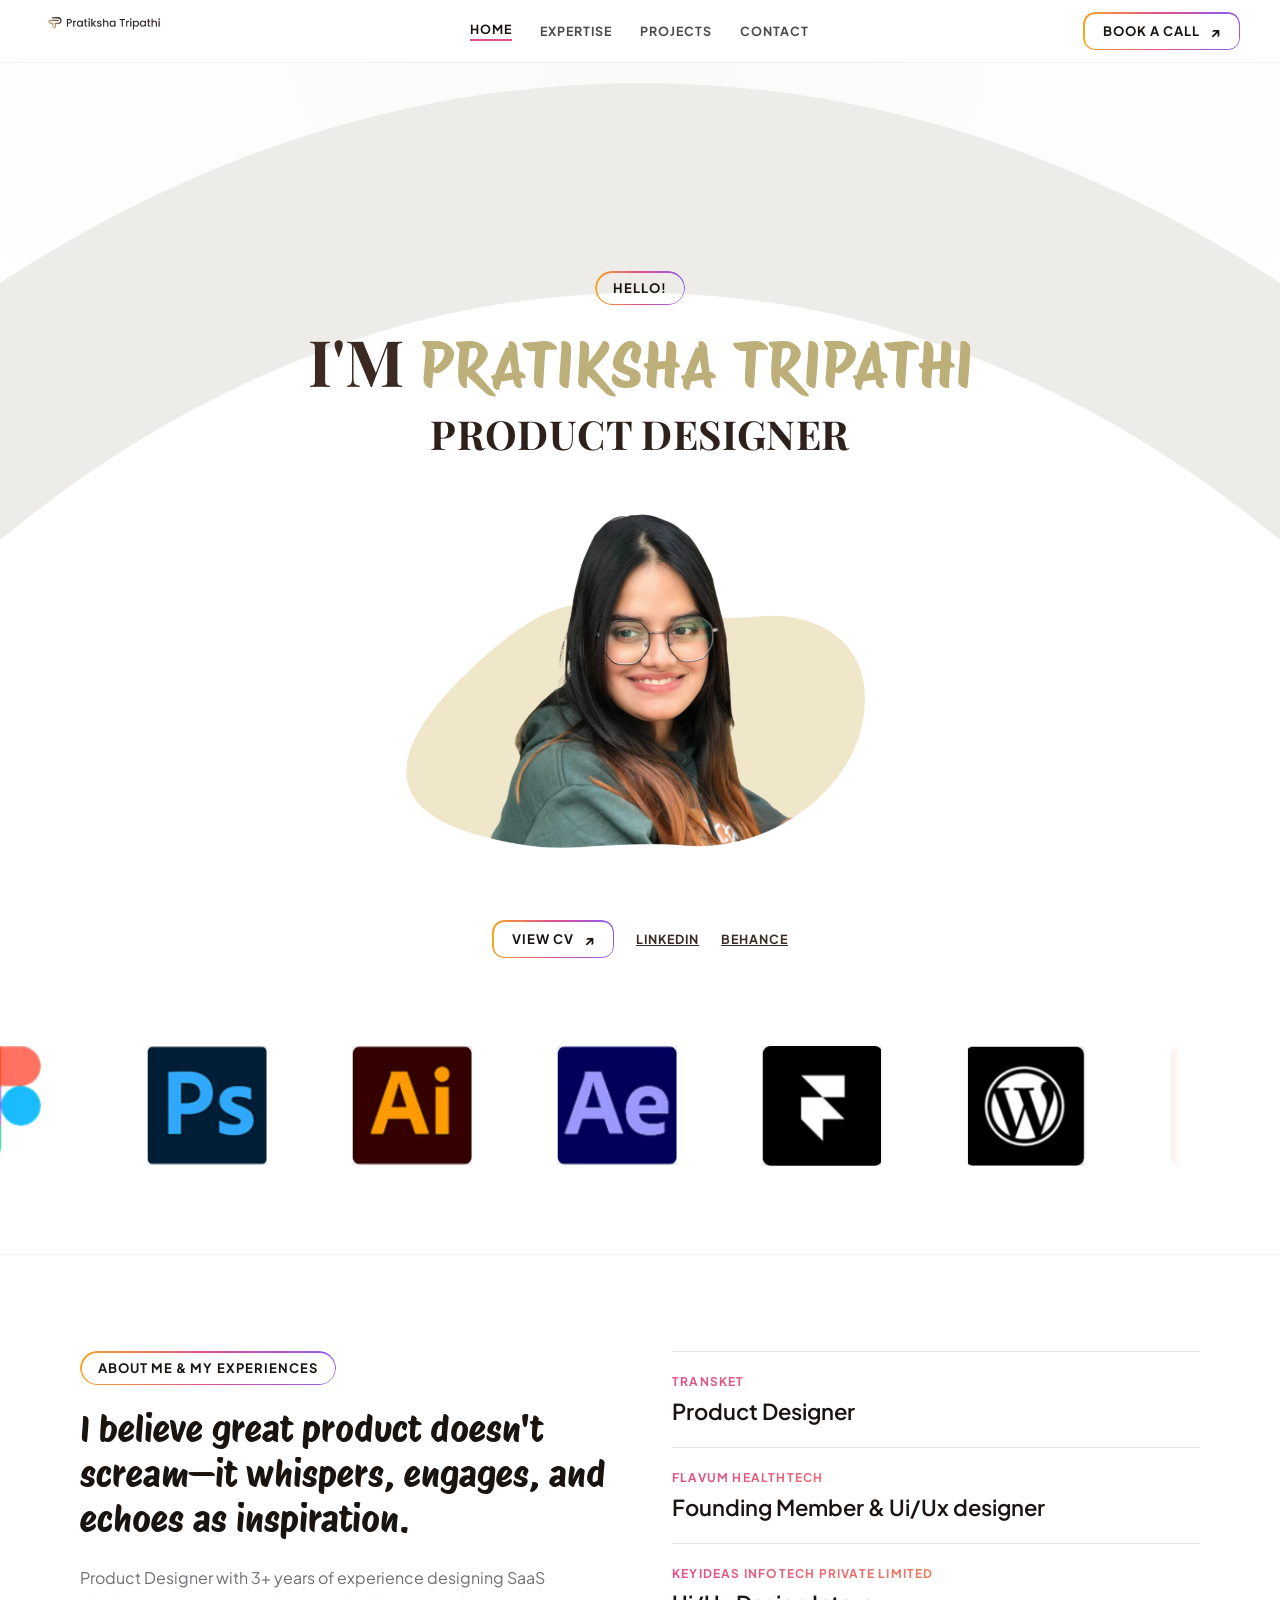
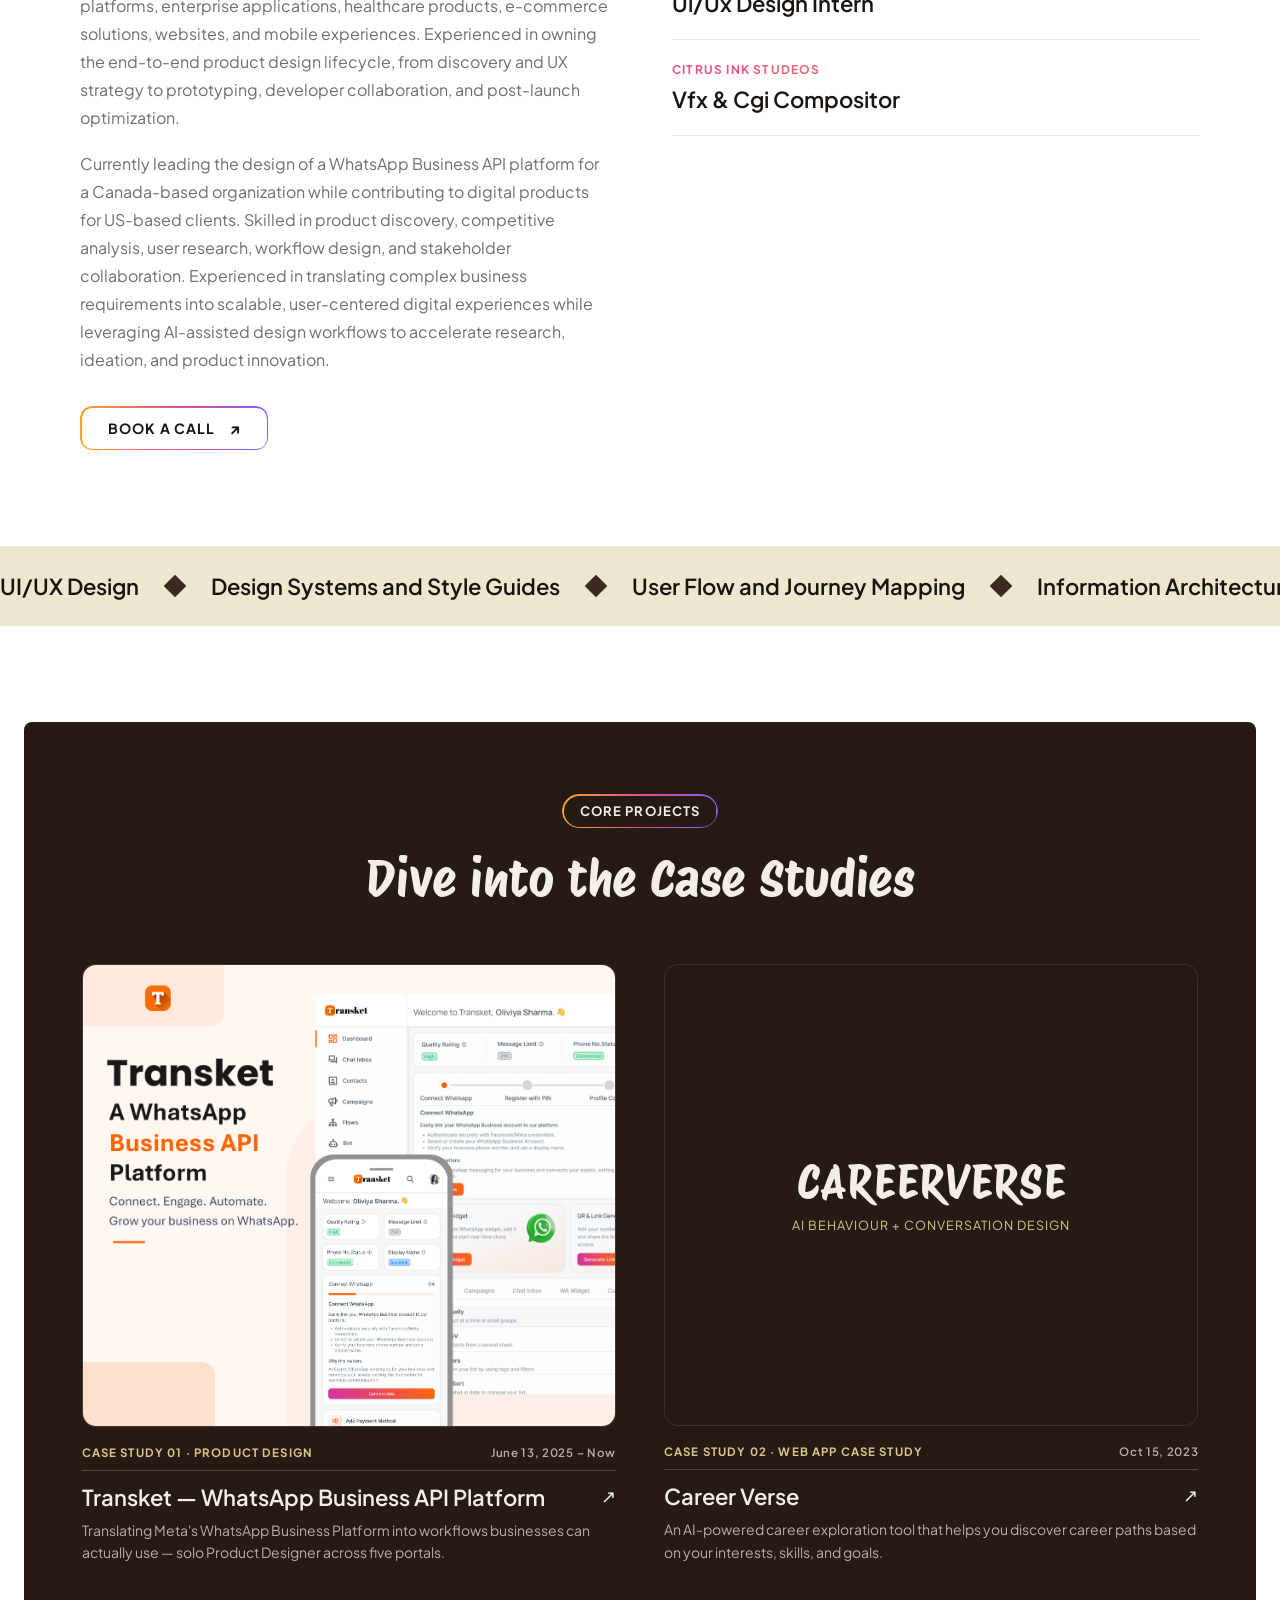
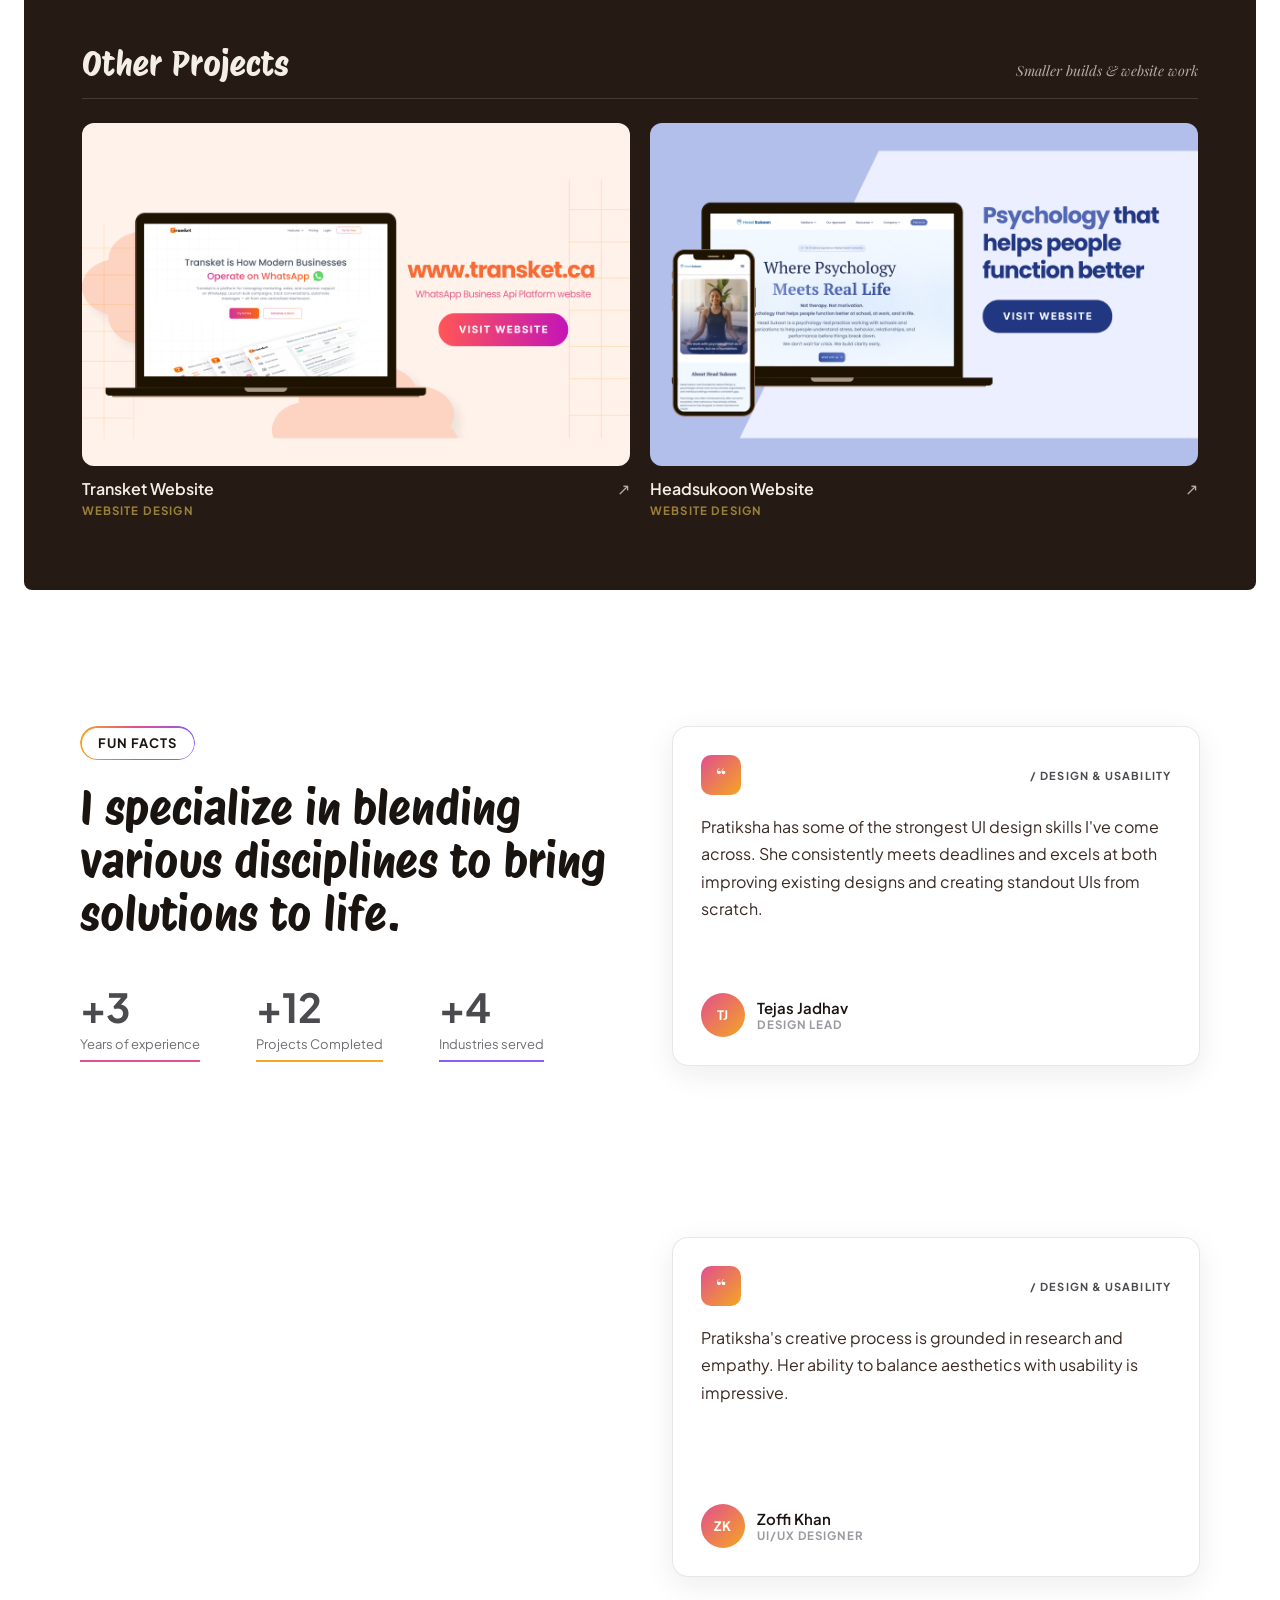
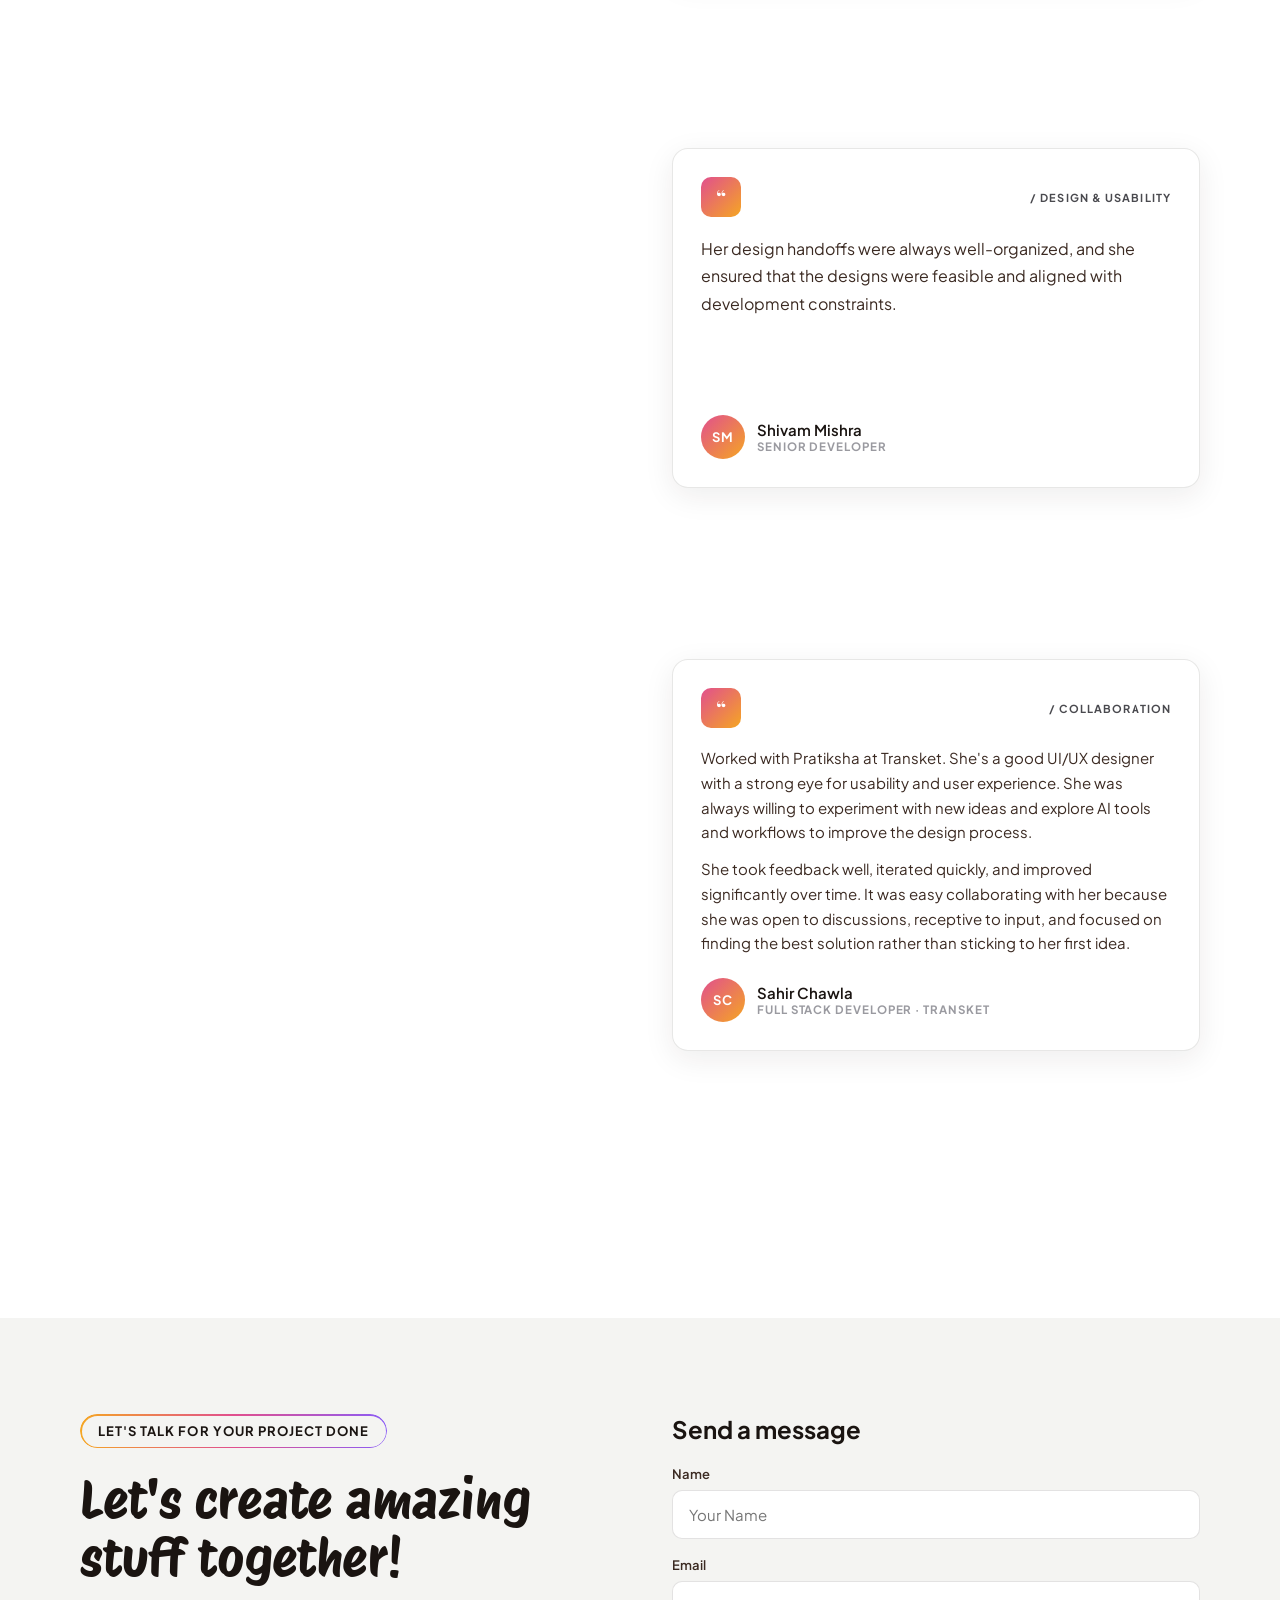
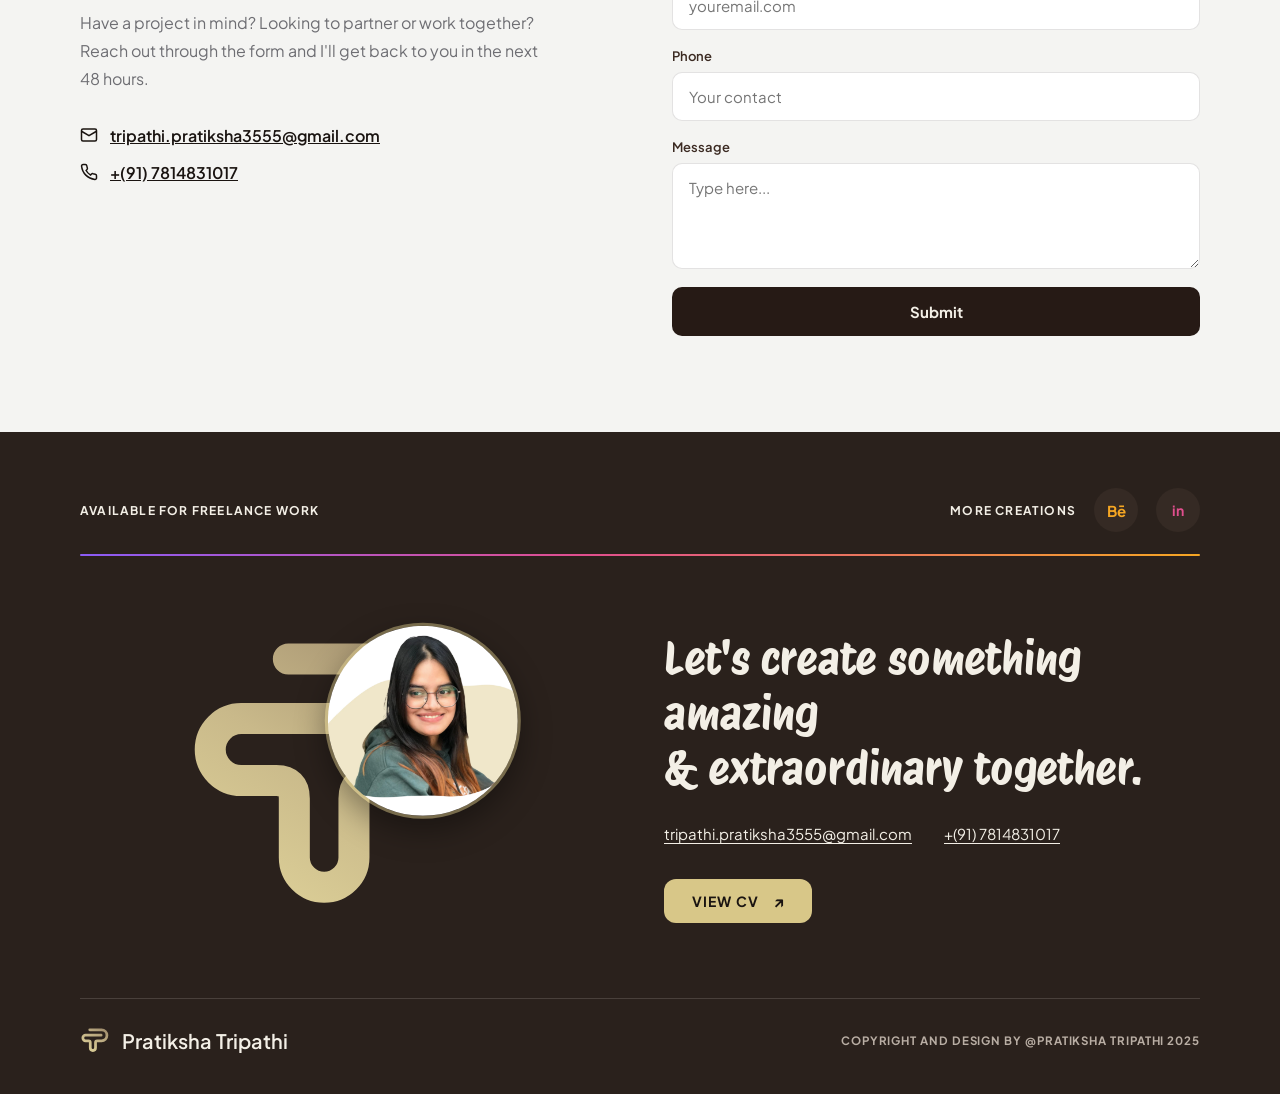
==== commit ee1a90e4: "Add Sahir Chawla's review to homepage Co-Authored-By: Claude Opus 5.5 <noreply@anthropic.com>" ====
--- a/index.html
+++ b/index.html
@@ -421,6 +421,19 @@
         </div>
       </div>
       <div aria-hidden="true" style="height:19vh"></div>
+      <div style="position:sticky;top:110px;z-index:4;background:#FFFFFF;border:1px solid rgba(26,20,17,0.1);border-radius:16px;padding:28px;box-shadow:0 8px 30px rgba(38,26,21,0.08);min-height:340px;box-sizing:border-box;display:flex;flex-direction:column">
+        <div style="display:flex;justify-content:space-between;align-items:center;margin-bottom:18px">
+          <div aria-hidden="true" data-pt="chip" style="width:40px;height:40px;border-radius:10px;background:linear-gradient(135deg,#E14F8E,#F5A623);display:flex;align-items:center;justify-content:center;color:#FFFFFF;font-family:'Playfair Display',serif;font-size:22px;font-weight:700">“</div>
+          <div style="font-family:'Plus Jakarta Sans';font-size:11px;font-weight:700;letter-spacing:0.1em;text-transform:uppercase;color:#4A4A4F">/ Collaboration</div>
+        </div>
+        <p style="margin:0 0 12px;font-family:'Plus Jakarta Sans';font-size:15px;line-height:1.65;color:#3B2A22">Worked with Pratiksha at Transket. She's a good UI/UX designer with a strong eye for usability and user experience. She was always willing to experiment with new ideas and explore AI tools and workflows to improve the design process.</p>
+        <p style="margin:0 0 22px;font-family:'Plus Jakarta Sans';font-size:15px;line-height:1.65;color:#3B2A22">She took feedback well, iterated quickly, and improved significantly over time. It was easy collaborating with her because she was open to discussions, receptive to input, and focused on finding the best solution rather than sticking to her first idea.</p>
+        <div style="display:flex;gap:12px;align-items:center;margin-top:auto">
+          <x-import component-from-global-scope="PratikshaTripathiDesignSystem_4e2eff.Avatar" name="Sahir Chawla" hint-size="44px,44px"></x-import>
+          <div><div style="font-family:'Plus Jakarta Sans';font-size:15px;font-weight:600;color:#1A1411">Sahir Chawla</div><div style="font-family:'Plus Jakarta Sans';font-size:11.5px;font-weight:700;letter-spacing:0.08em;text-transform:uppercase;color:#9A9AA0">Full Stack Developer · Transket</div></div>
+        </div>
+      </div>
+      <div aria-hidden="true" style="height:19vh"></div>
     </div>
   </div>
 </section>
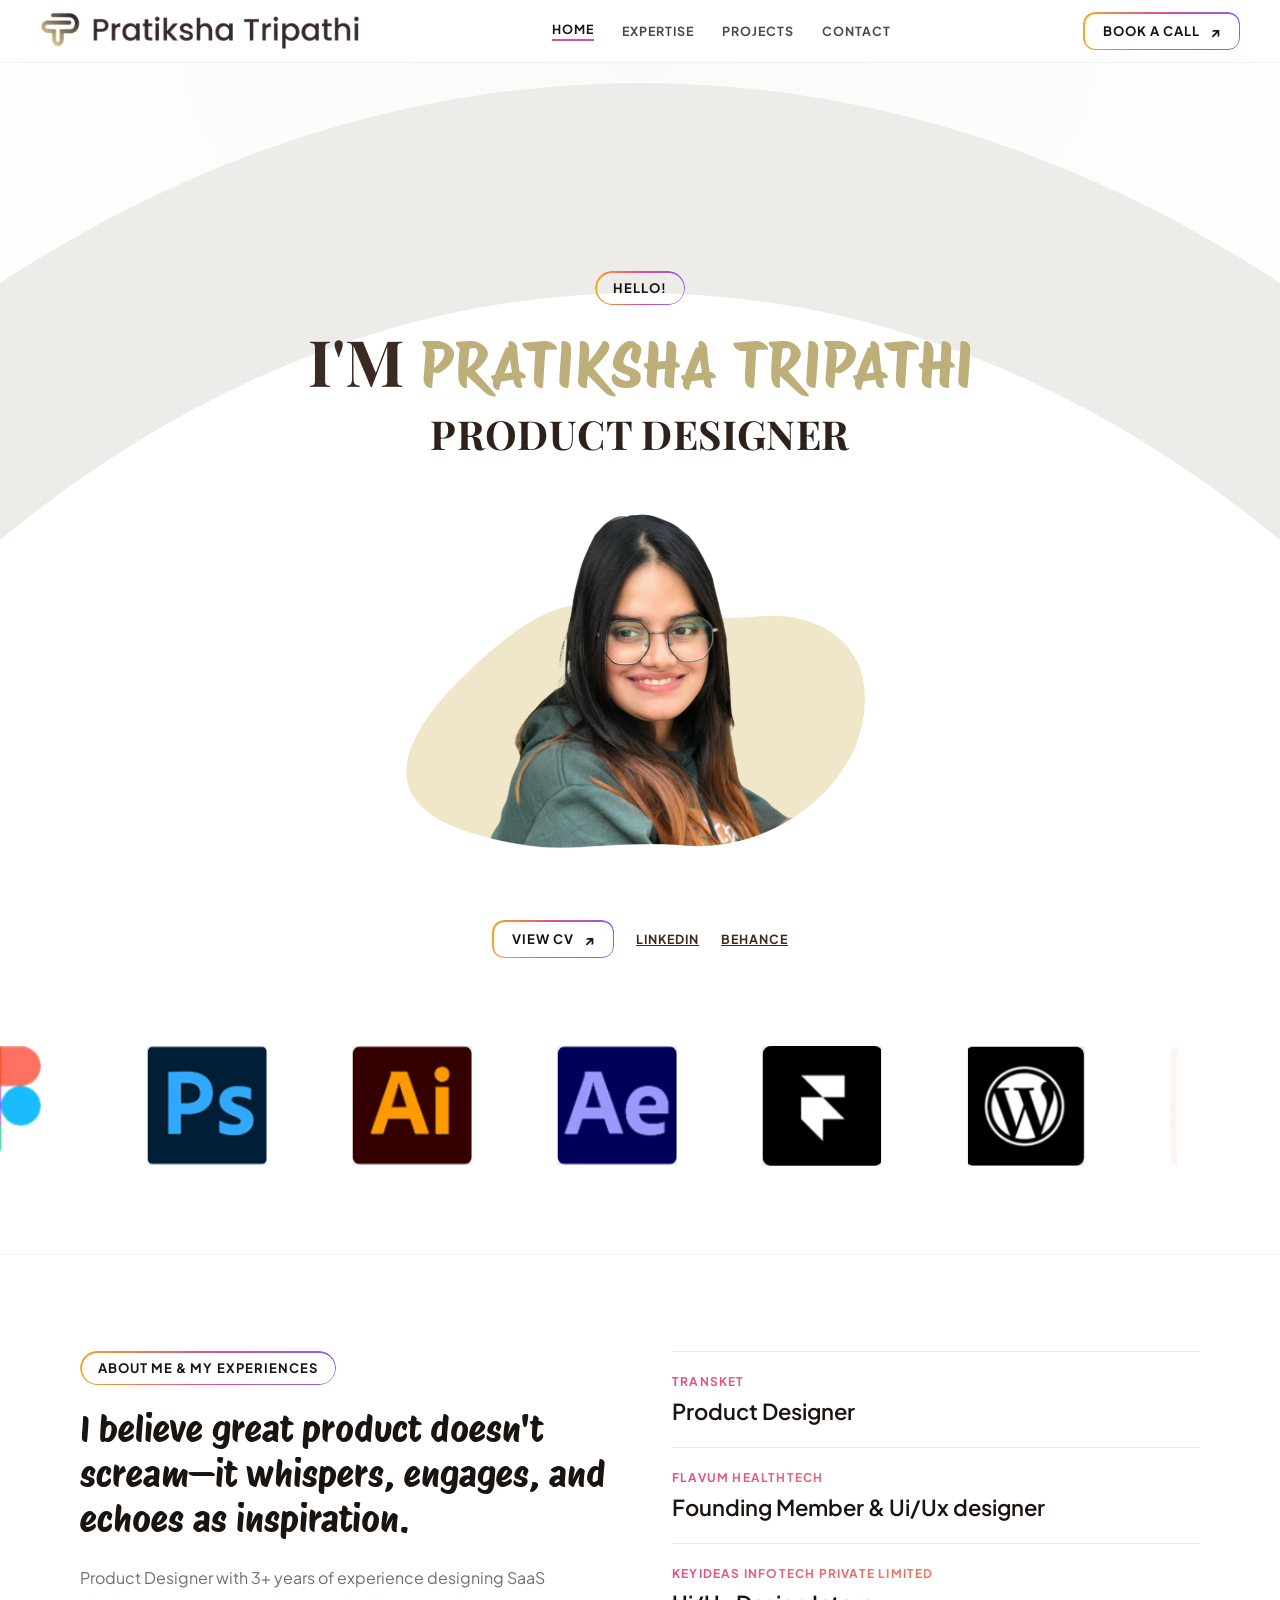
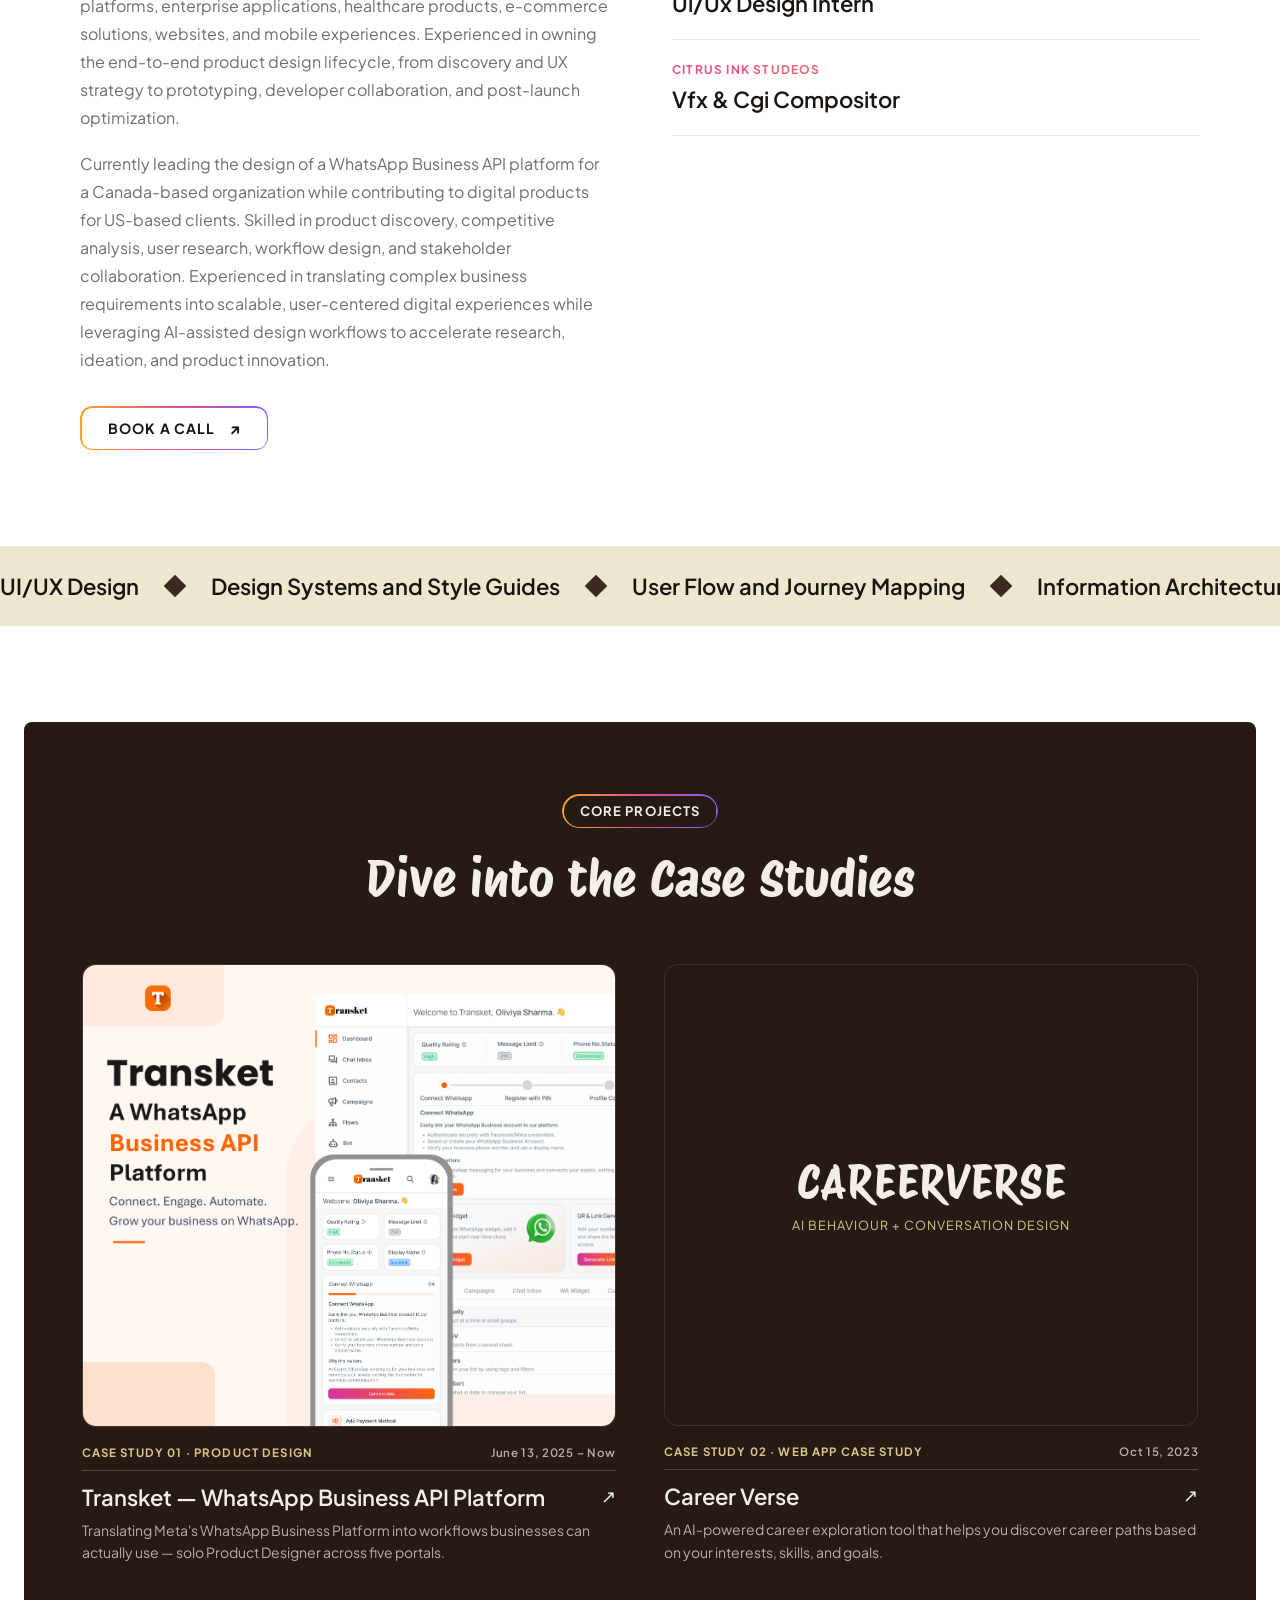
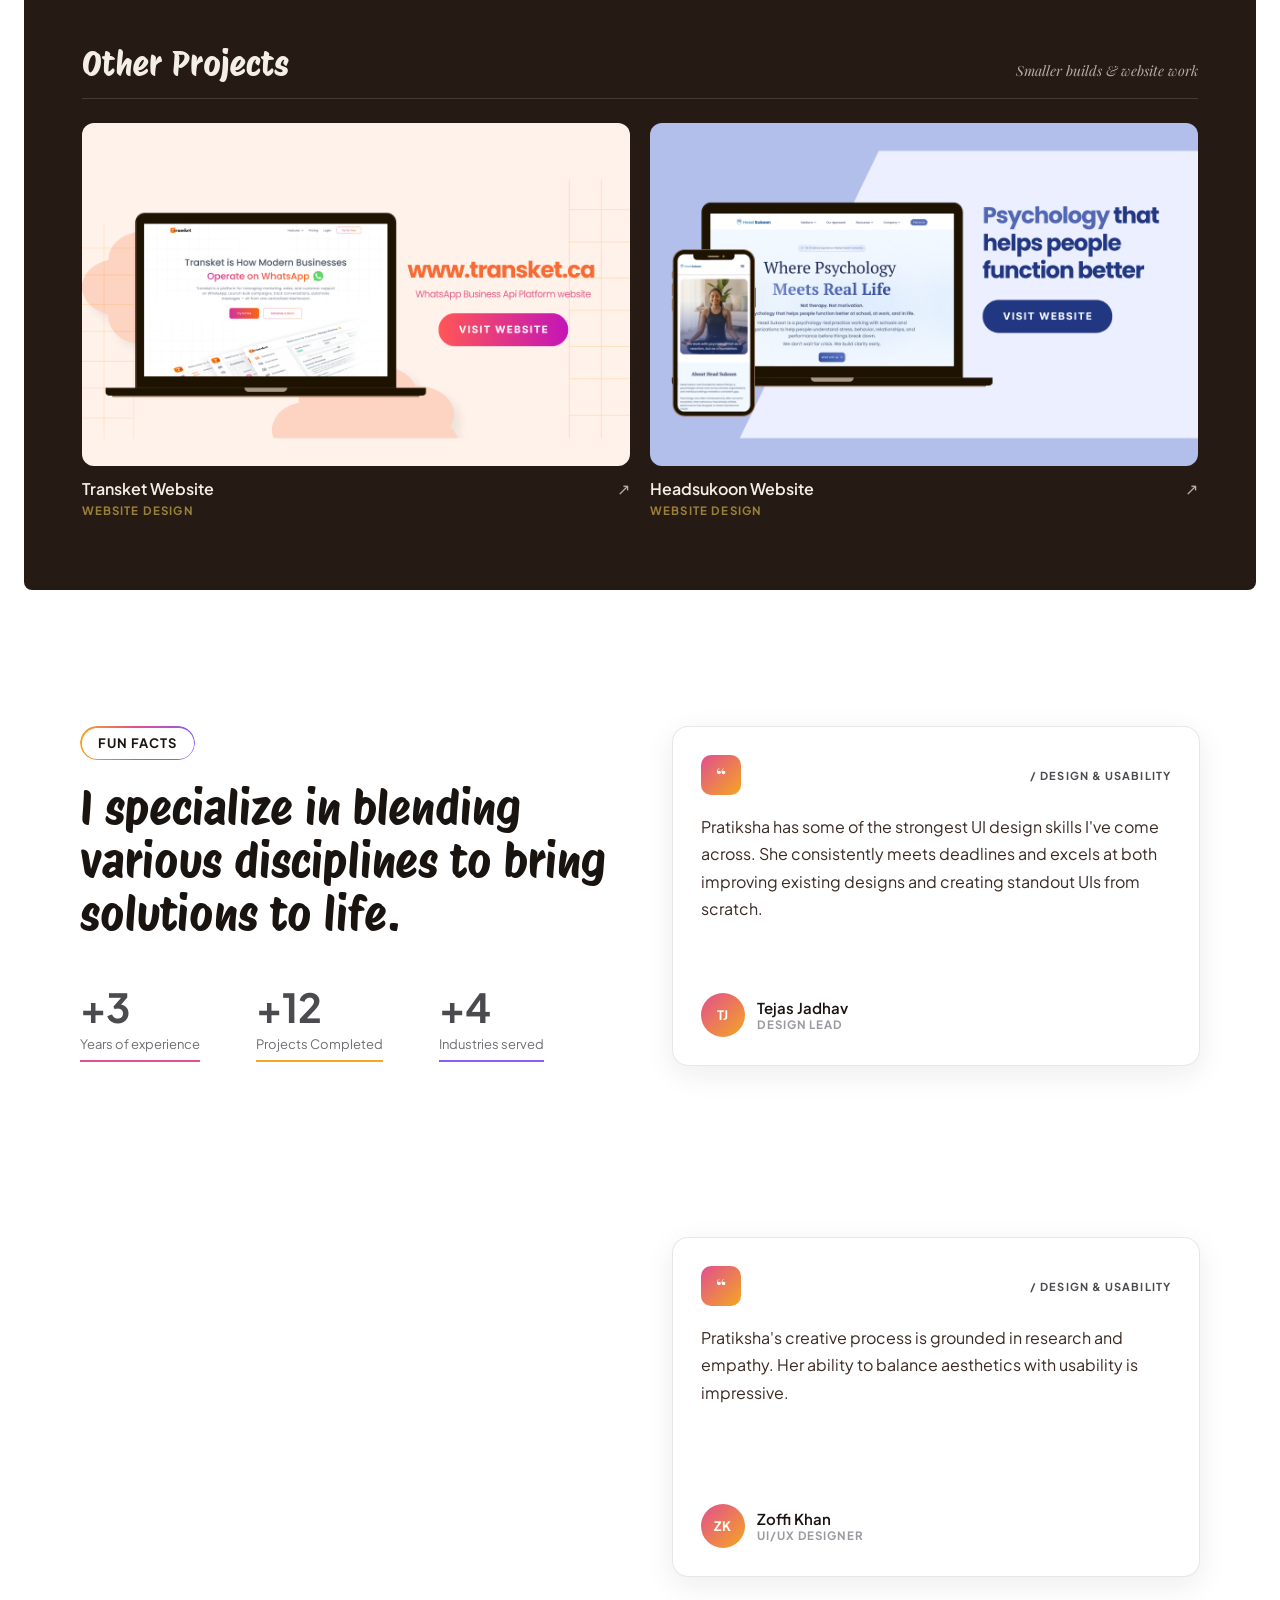
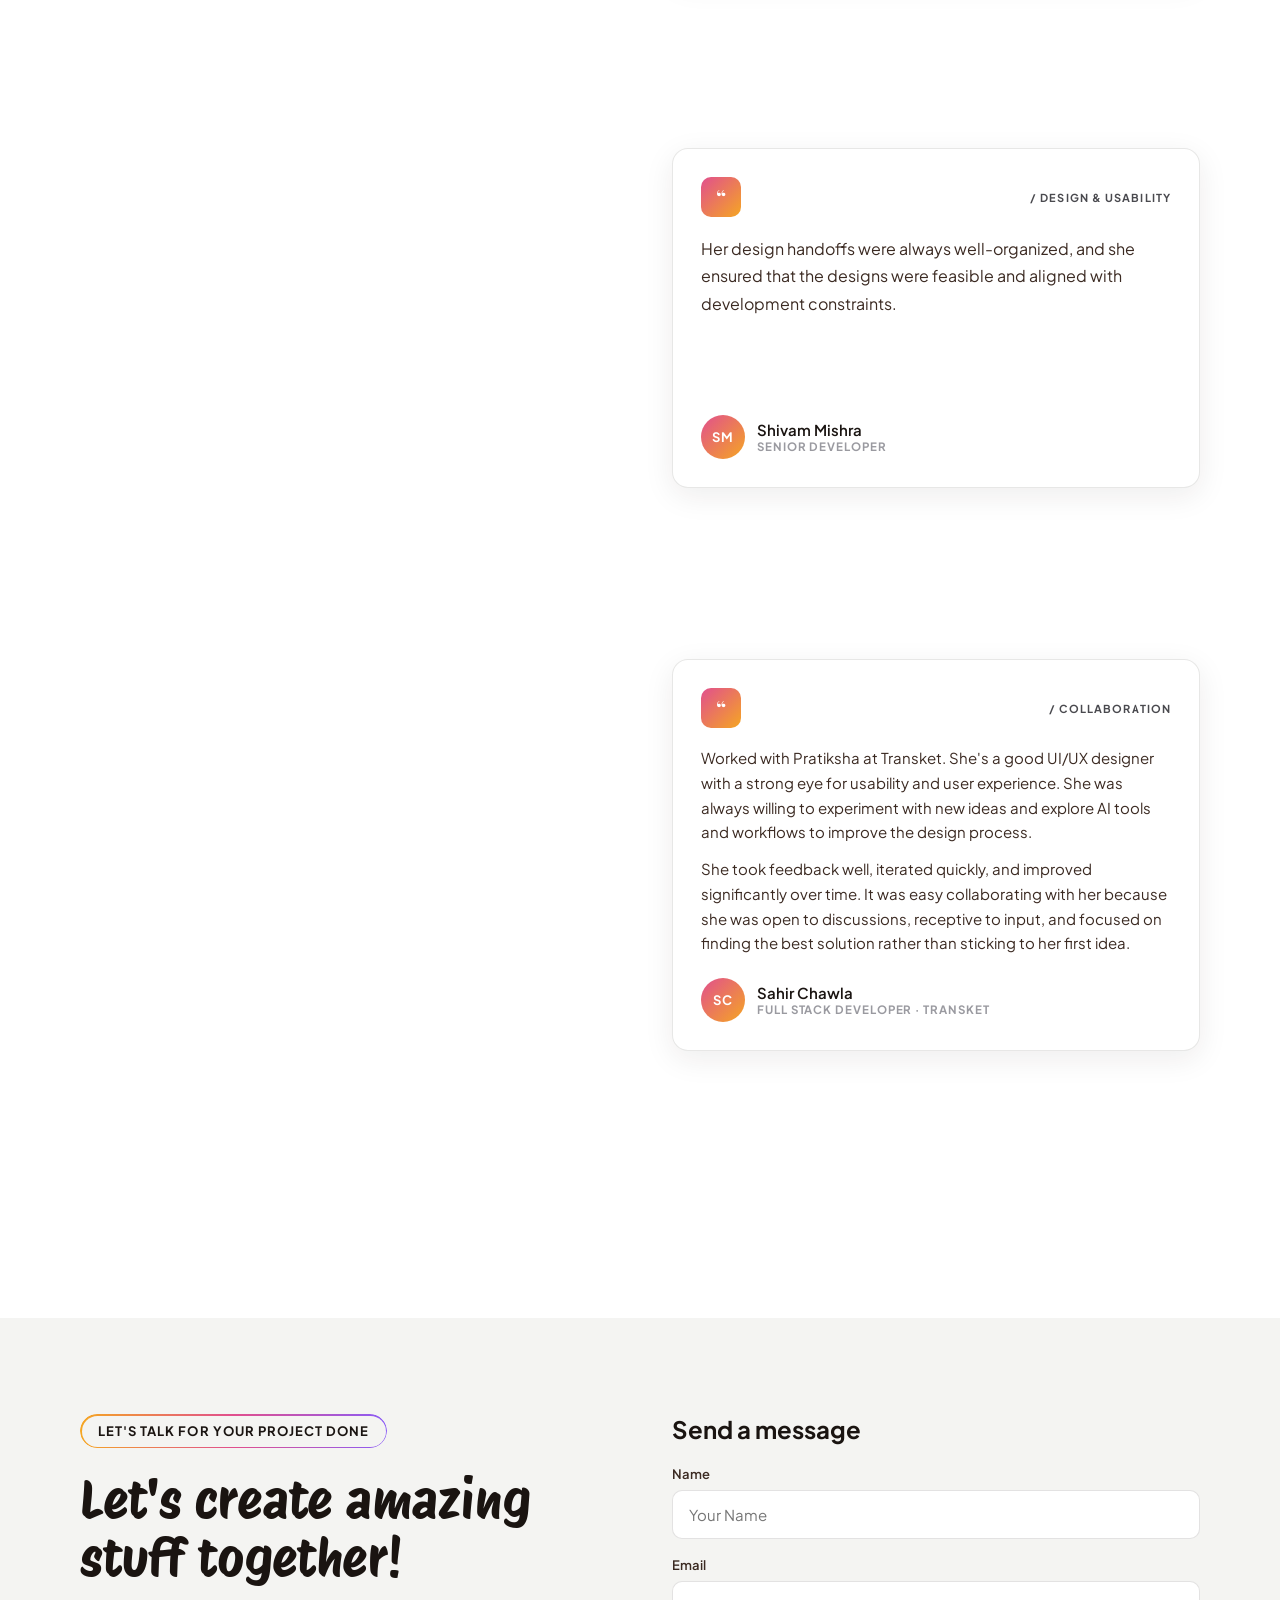
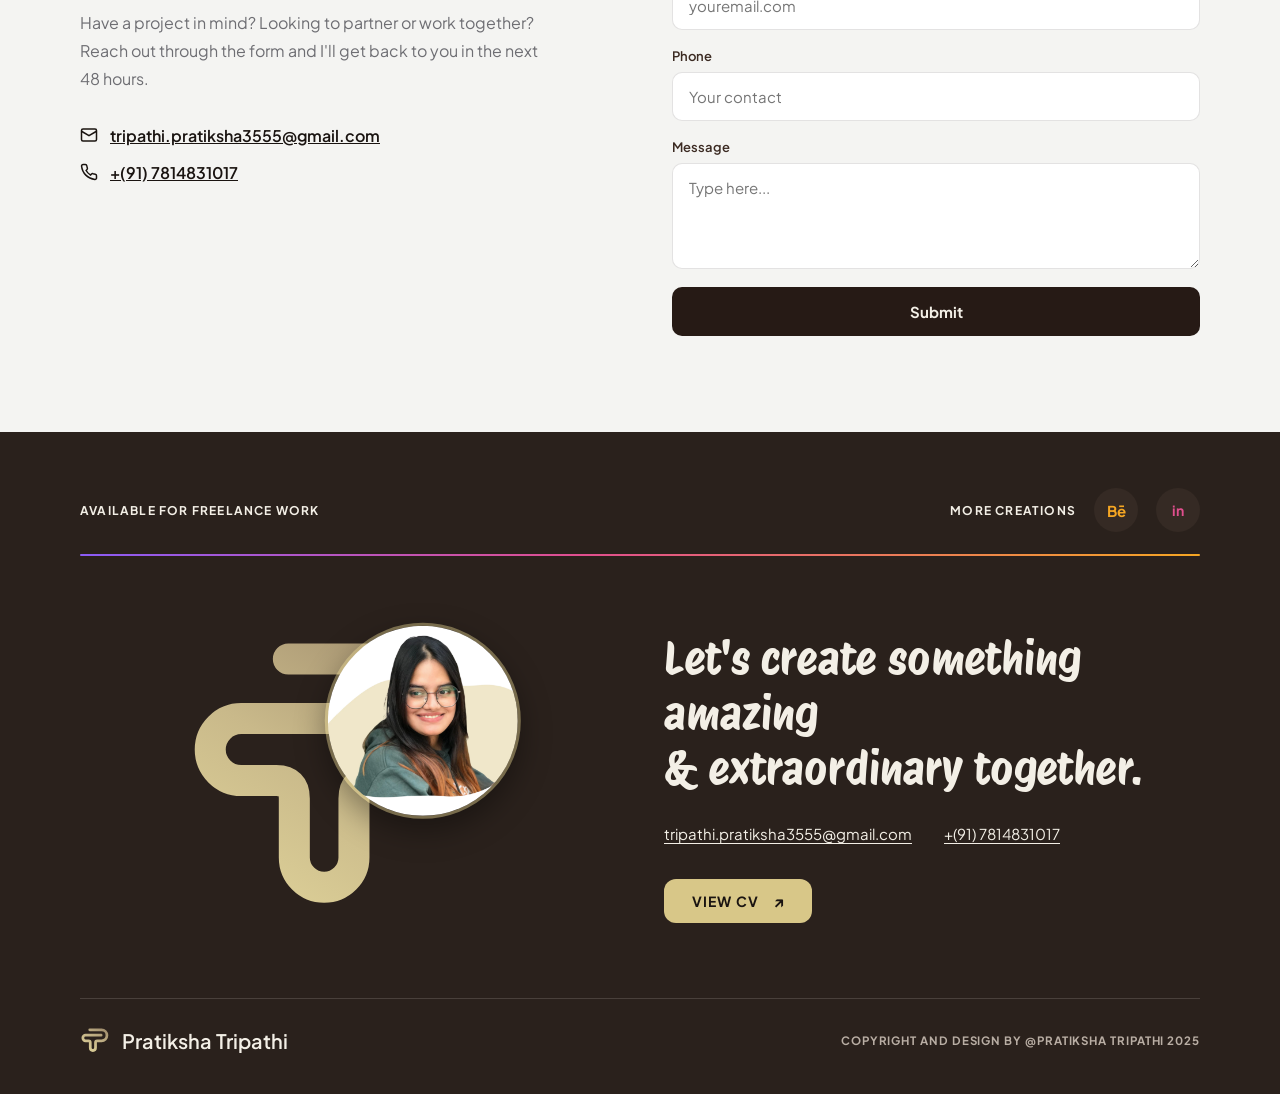
==== commit 02b5b3a8: "Enlarge nav logo to match Book a call button height Co-Authored-By: Claude Opus 5.5 <noreply@anthrop" ====
--- a/index.html
+++ b/index.html
@@ -185,7 +185,7 @@
 <!-- ============ GLOBAL NAV ============ -->
 <nav aria-label="Portfolio" style="position:sticky;top:0;z-index:110;background:rgba(255,255,255,0.94);backdrop-filter:blur(10px);border-bottom:1px solid rgba(26,20,17,0.06)">
   <div style="max-width:1200px;margin:0 auto;padding:12px 24px;display:flex;align-items:center;justify-content:space-between;gap:16px;flex-wrap:wrap">
-    <a href="#top" aria-label="Pratiksha Tripathi — home" style="display:flex;align-items:center;text-decoration:none"><img src="assets/logo-lockup-cutout.png" alt="Pratiksha Tripathi" style="height:34px;width:auto;display:block"></a>
+    <a href="#top" aria-label="Pratiksha Tripathi — home" style="display:flex;align-items:center;text-decoration:none"><img src="assets/logo-lockup-trim.png" alt="Pratiksha Tripathi" style="height:38px;width:auto;max-width:62vw;display:block"></a>
     <div style="display:flex;gap:28px;flex-wrap:wrap;align-items:center;font-family:'Plus Jakarta Sans',sans-serif;font-size:12.5px;font-weight:700;letter-spacing:0.08em;text-transform:uppercase">
       <a href="#top" style="color:#1A1411;text-decoration:none;border-bottom:2px solid #E14F8E;padding-bottom:2px" aria-current="page">Home</a>
       <a href="#about" style="color:#4A4A4F;text-decoration:none" data-hv="1">Expertise</a>
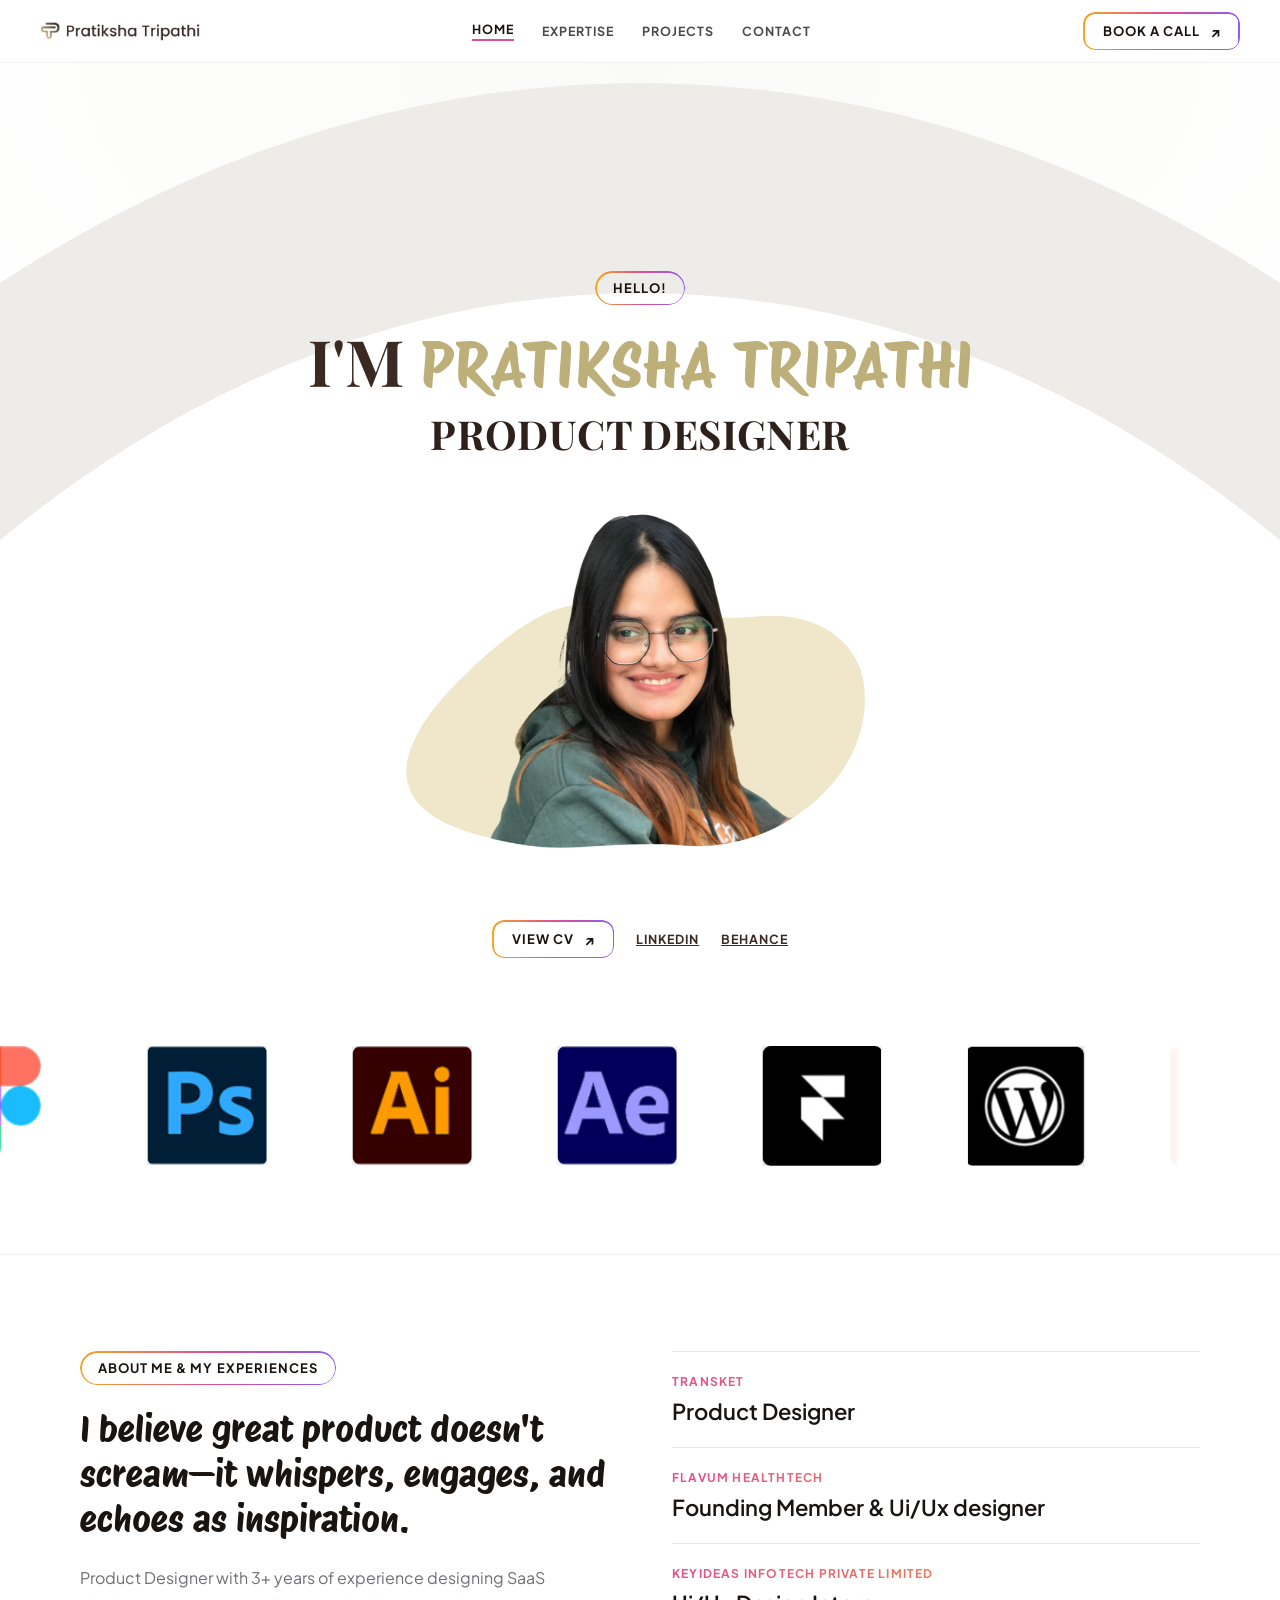
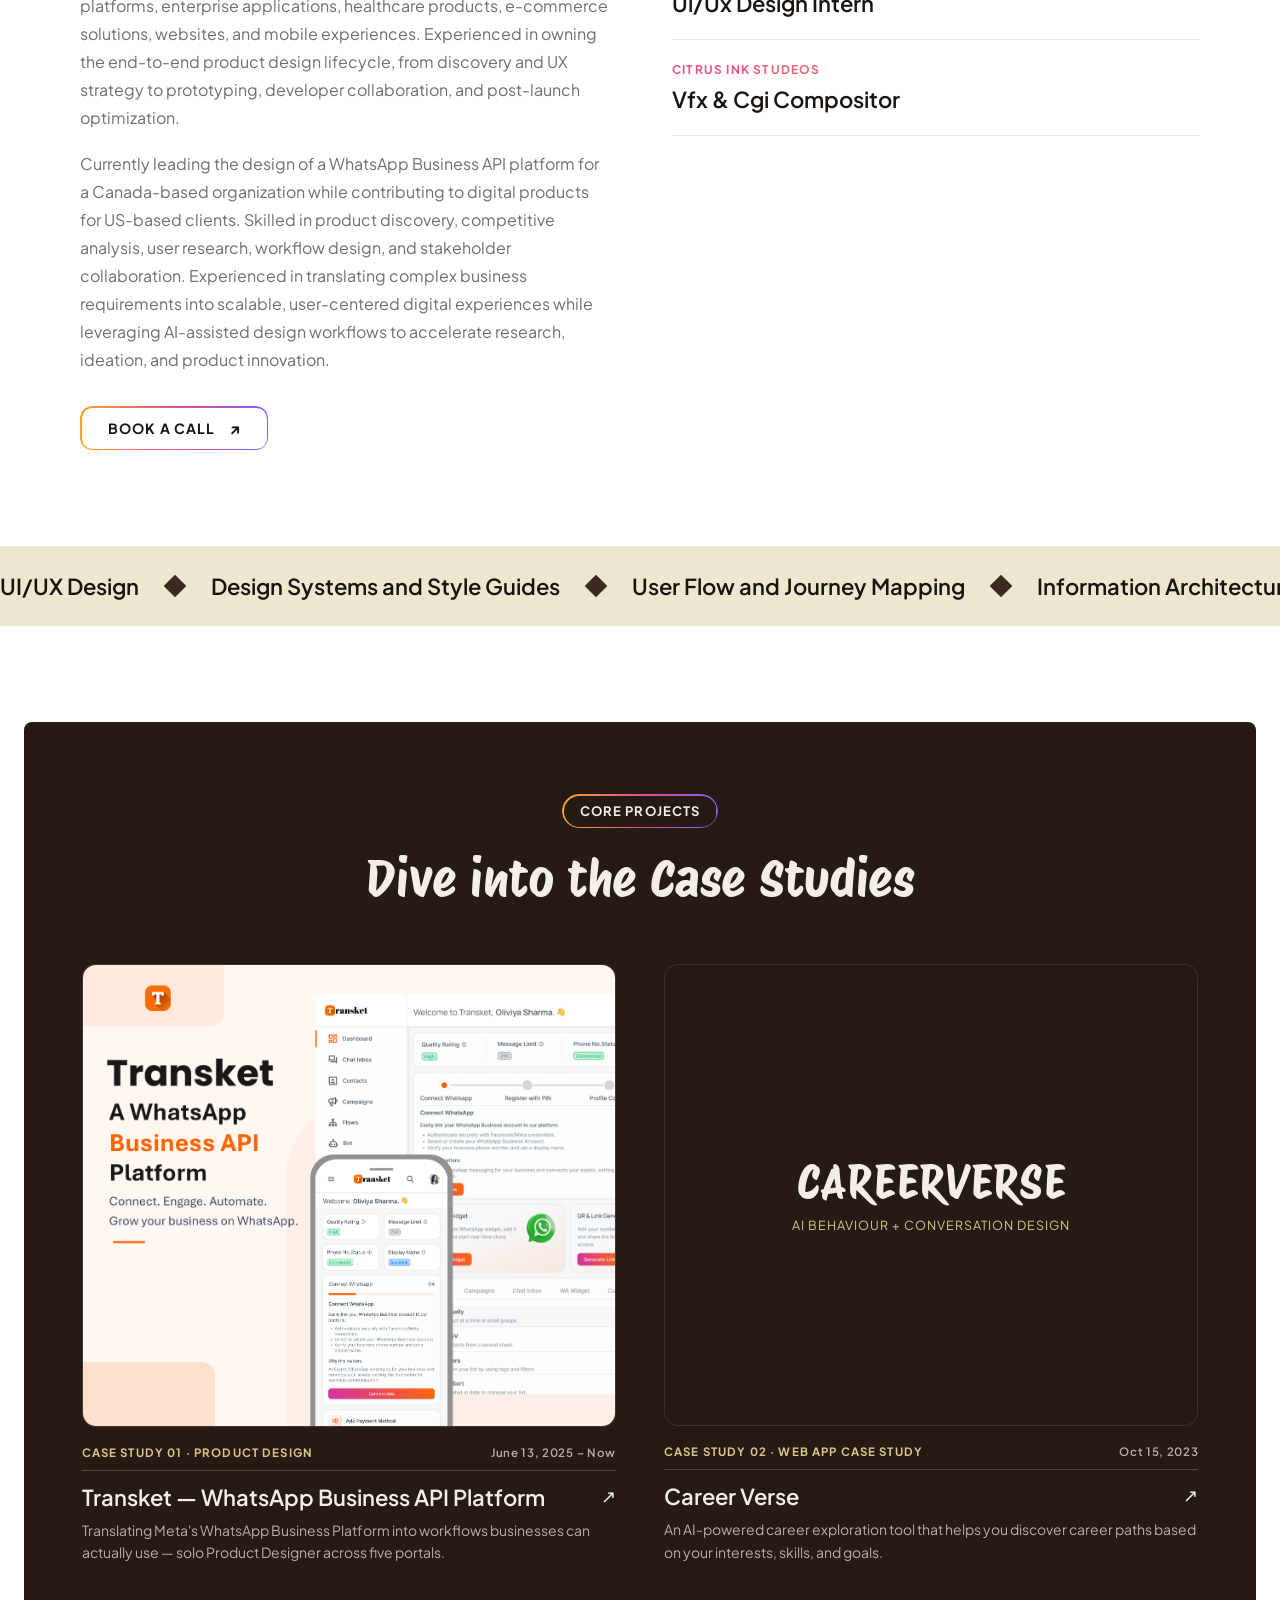
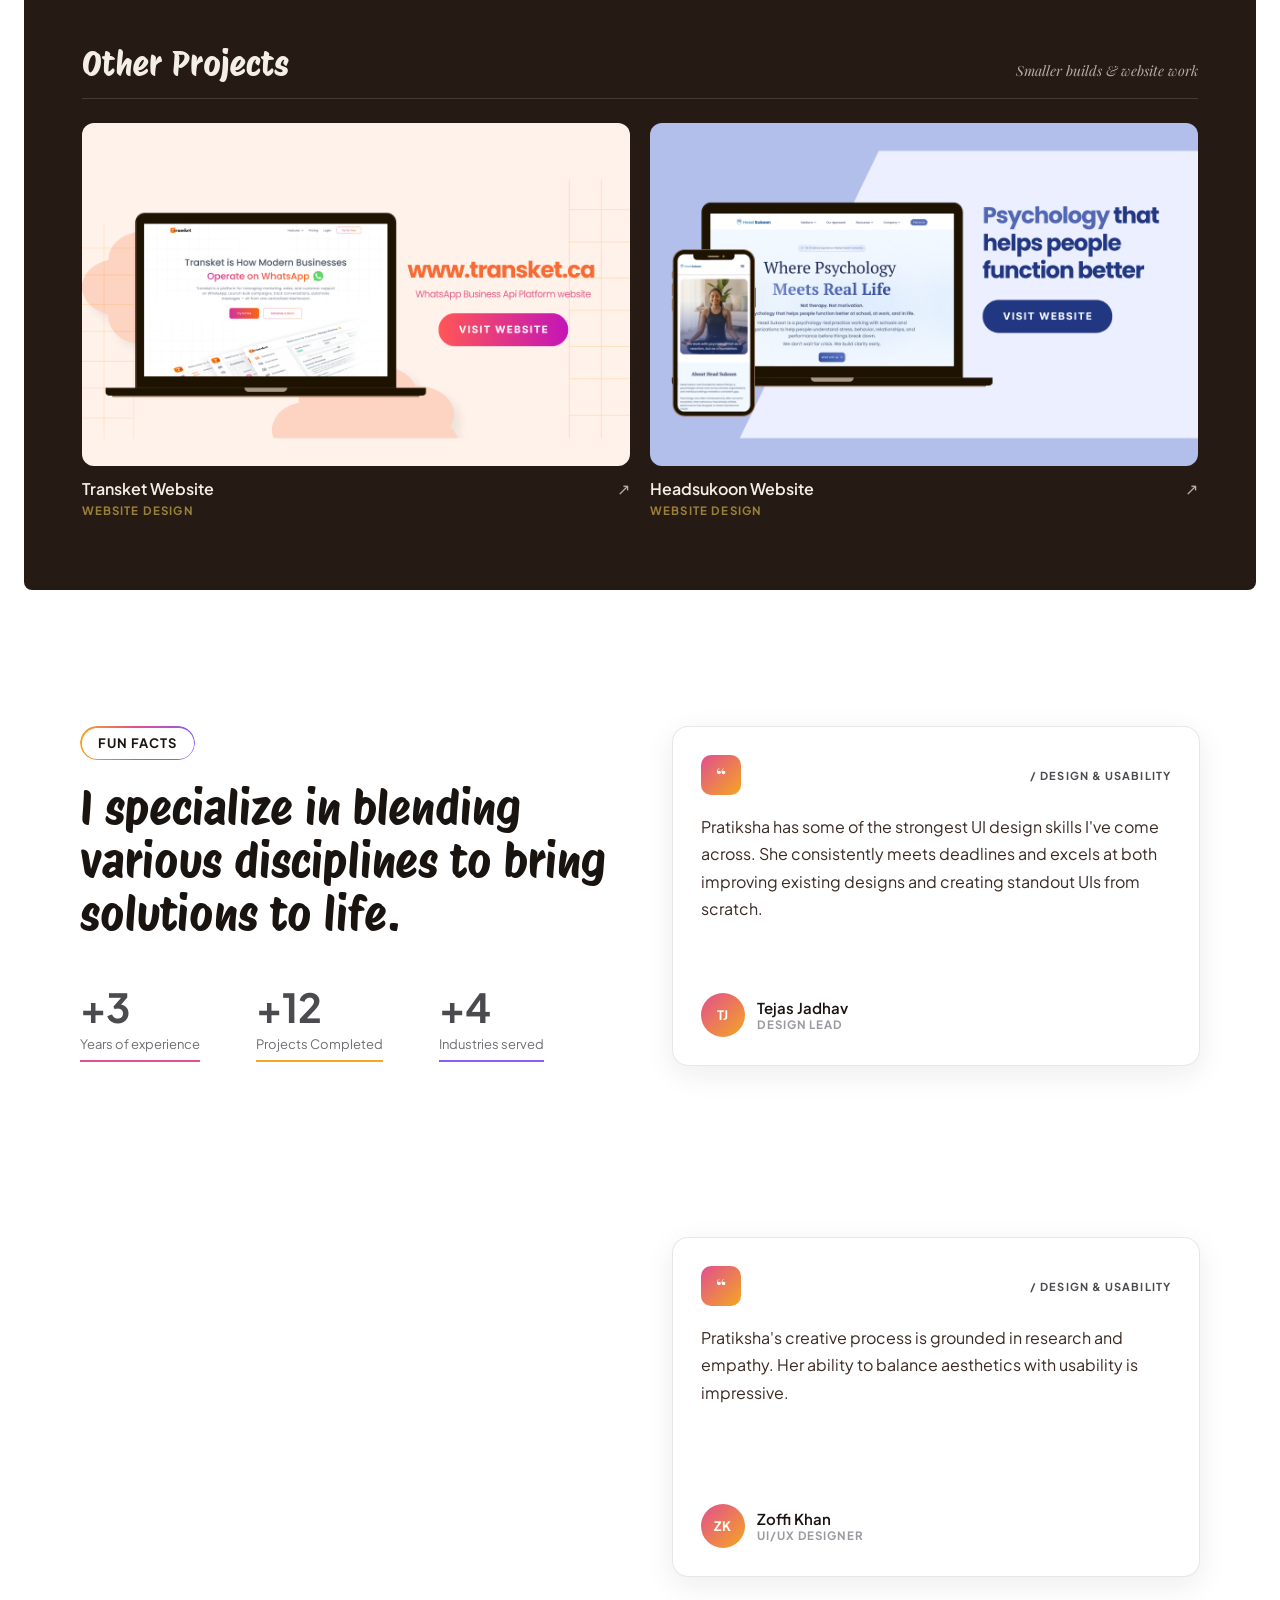
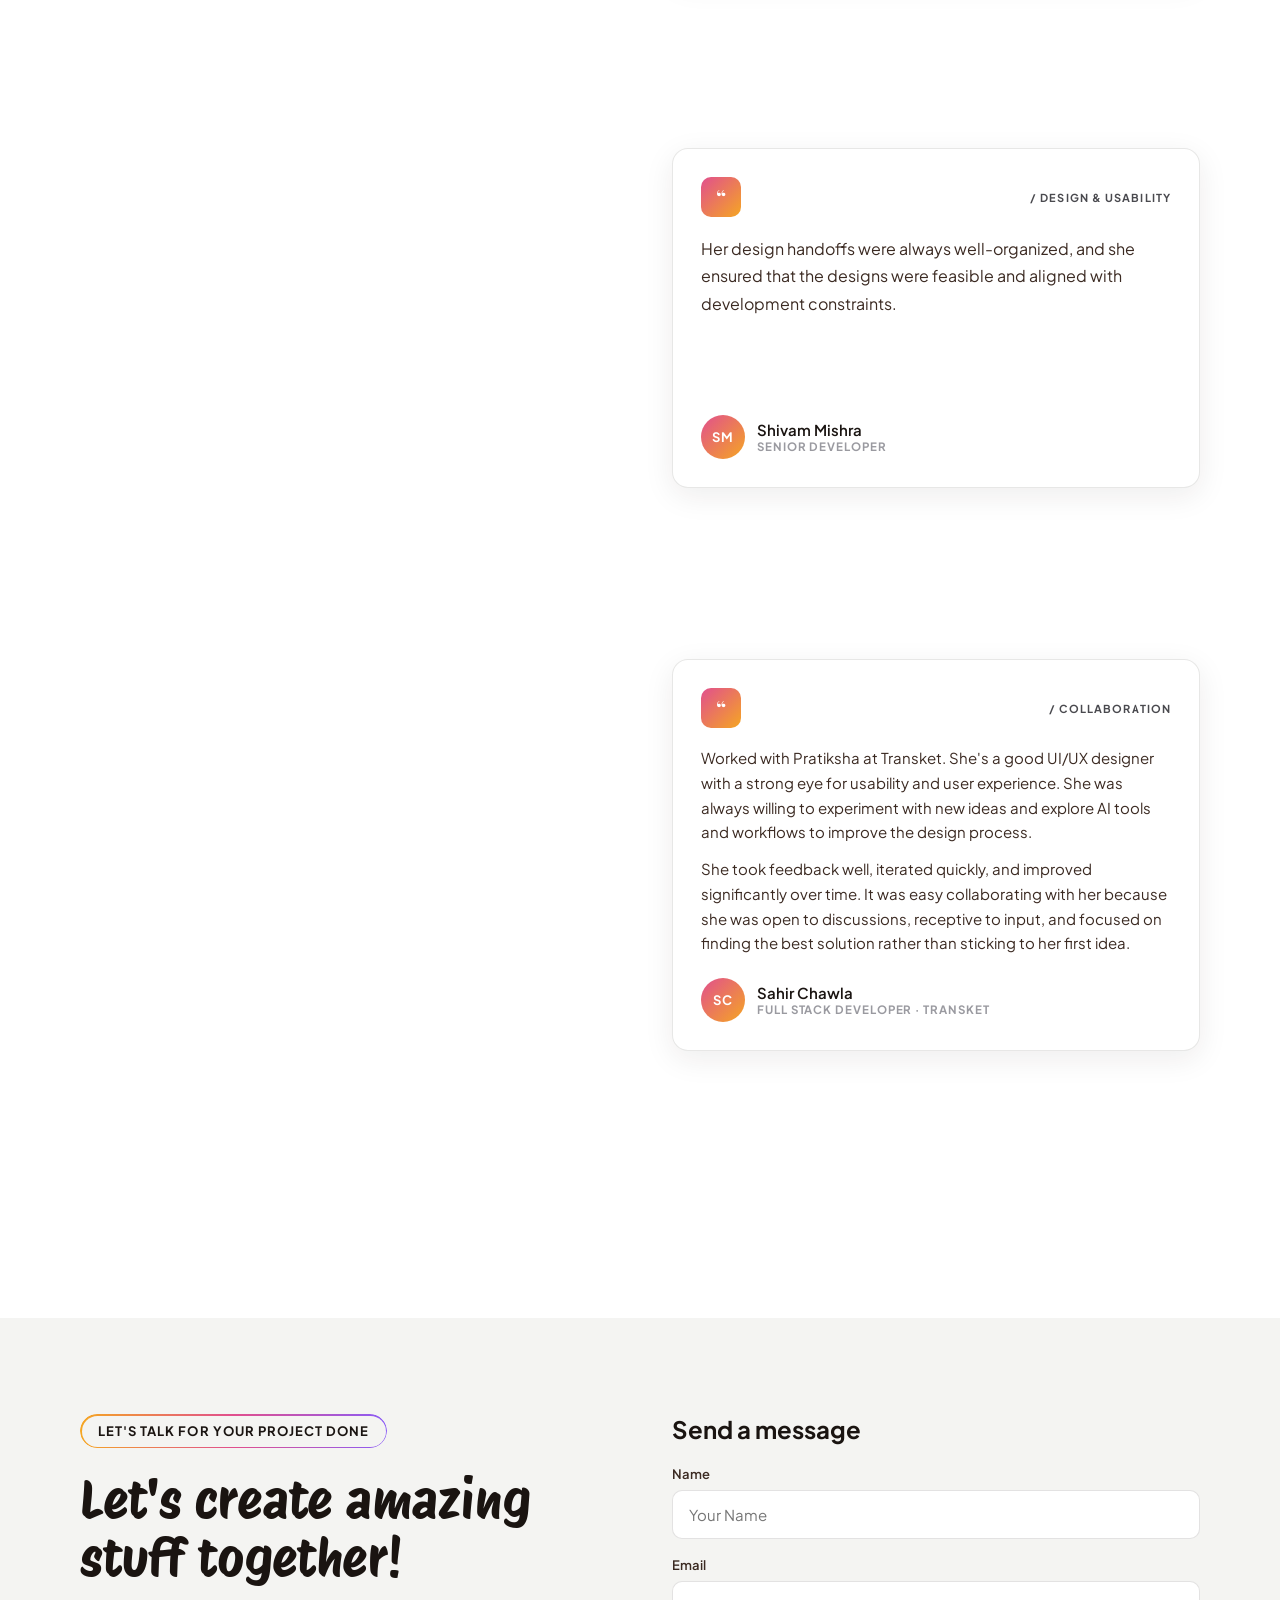
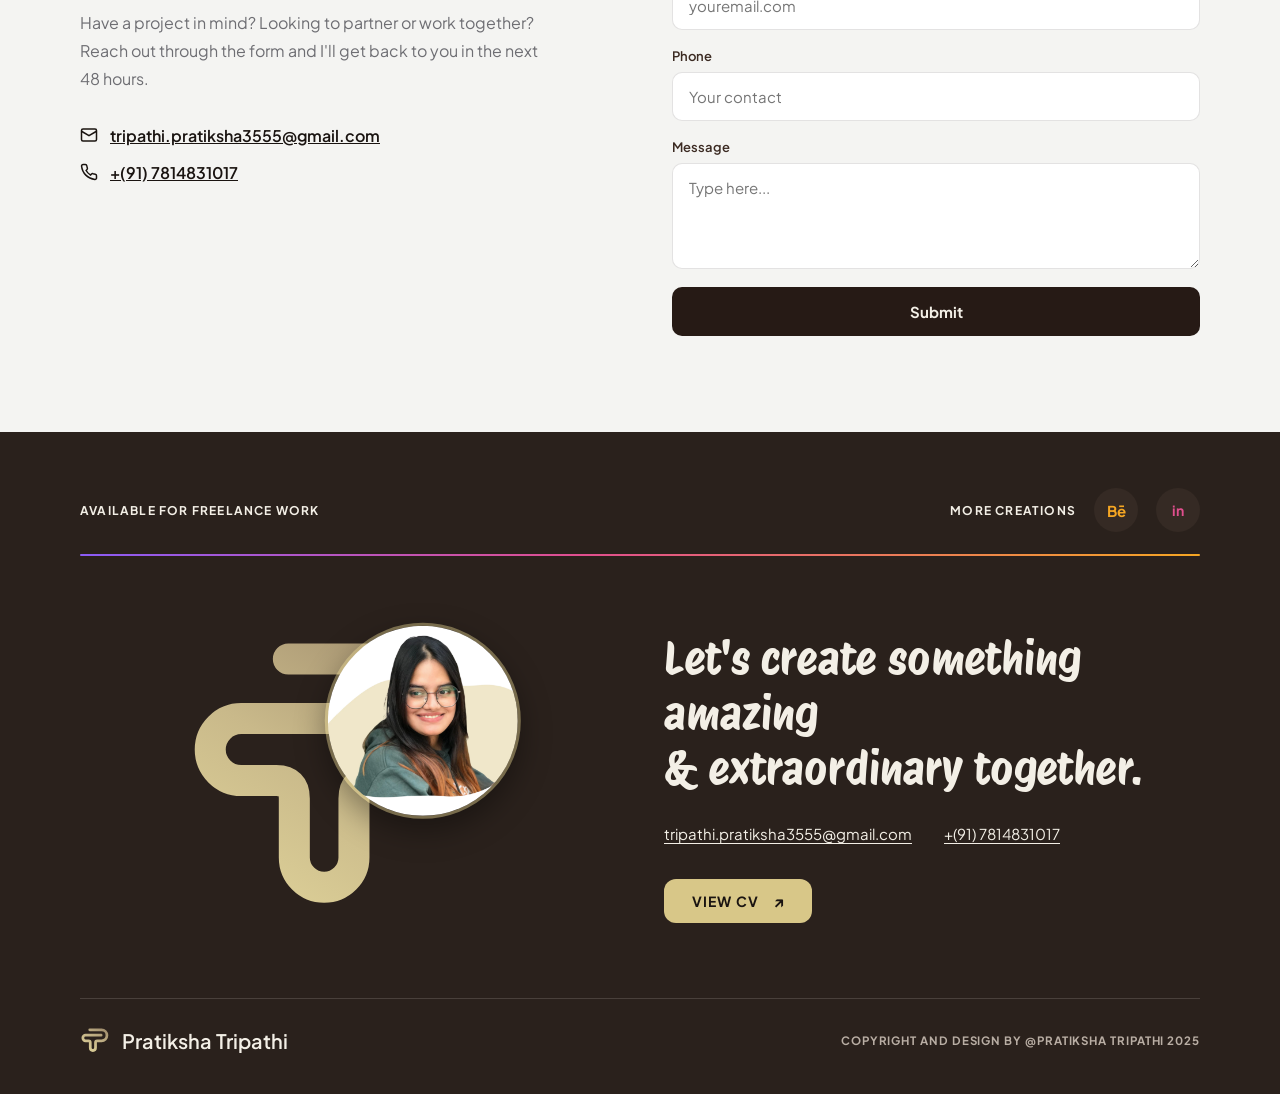
==== commit c75c9230: "Reduce nav logo to half size Co-Authored-By: Claude Opus 5.5 <noreply@anthropic.com>" ====
--- a/index.html
+++ b/index.html
@@ -185,7 +185,7 @@
 <!-- ============ GLOBAL NAV ============ -->
 <nav aria-label="Portfolio" style="position:sticky;top:0;z-index:110;background:rgba(255,255,255,0.94);backdrop-filter:blur(10px);border-bottom:1px solid rgba(26,20,17,0.06)">
   <div style="max-width:1200px;margin:0 auto;padding:12px 24px;display:flex;align-items:center;justify-content:space-between;gap:16px;flex-wrap:wrap">
-    <a href="#top" aria-label="Pratiksha Tripathi — home" style="display:flex;align-items:center;text-decoration:none"><img src="assets/logo-lockup-trim.png" alt="Pratiksha Tripathi" style="height:38px;width:auto;max-width:62vw;display:block"></a>
+    <a href="#top" aria-label="Pratiksha Tripathi — home" style="display:flex;align-items:center;text-decoration:none"><img src="assets/logo-lockup-trim.png" alt="Pratiksha Tripathi" style="height:19px;width:auto;display:block"></a>
     <div style="display:flex;gap:28px;flex-wrap:wrap;align-items:center;font-family:'Plus Jakarta Sans',sans-serif;font-size:12.5px;font-weight:700;letter-spacing:0.08em;text-transform:uppercase">
       <a href="#top" style="color:#1A1411;text-decoration:none;border-bottom:2px solid #E14F8E;padding-bottom:2px" aria-current="page">Home</a>
       <a href="#about" style="color:#4A4A4F;text-decoration:none" data-hv="1">Expertise</a>
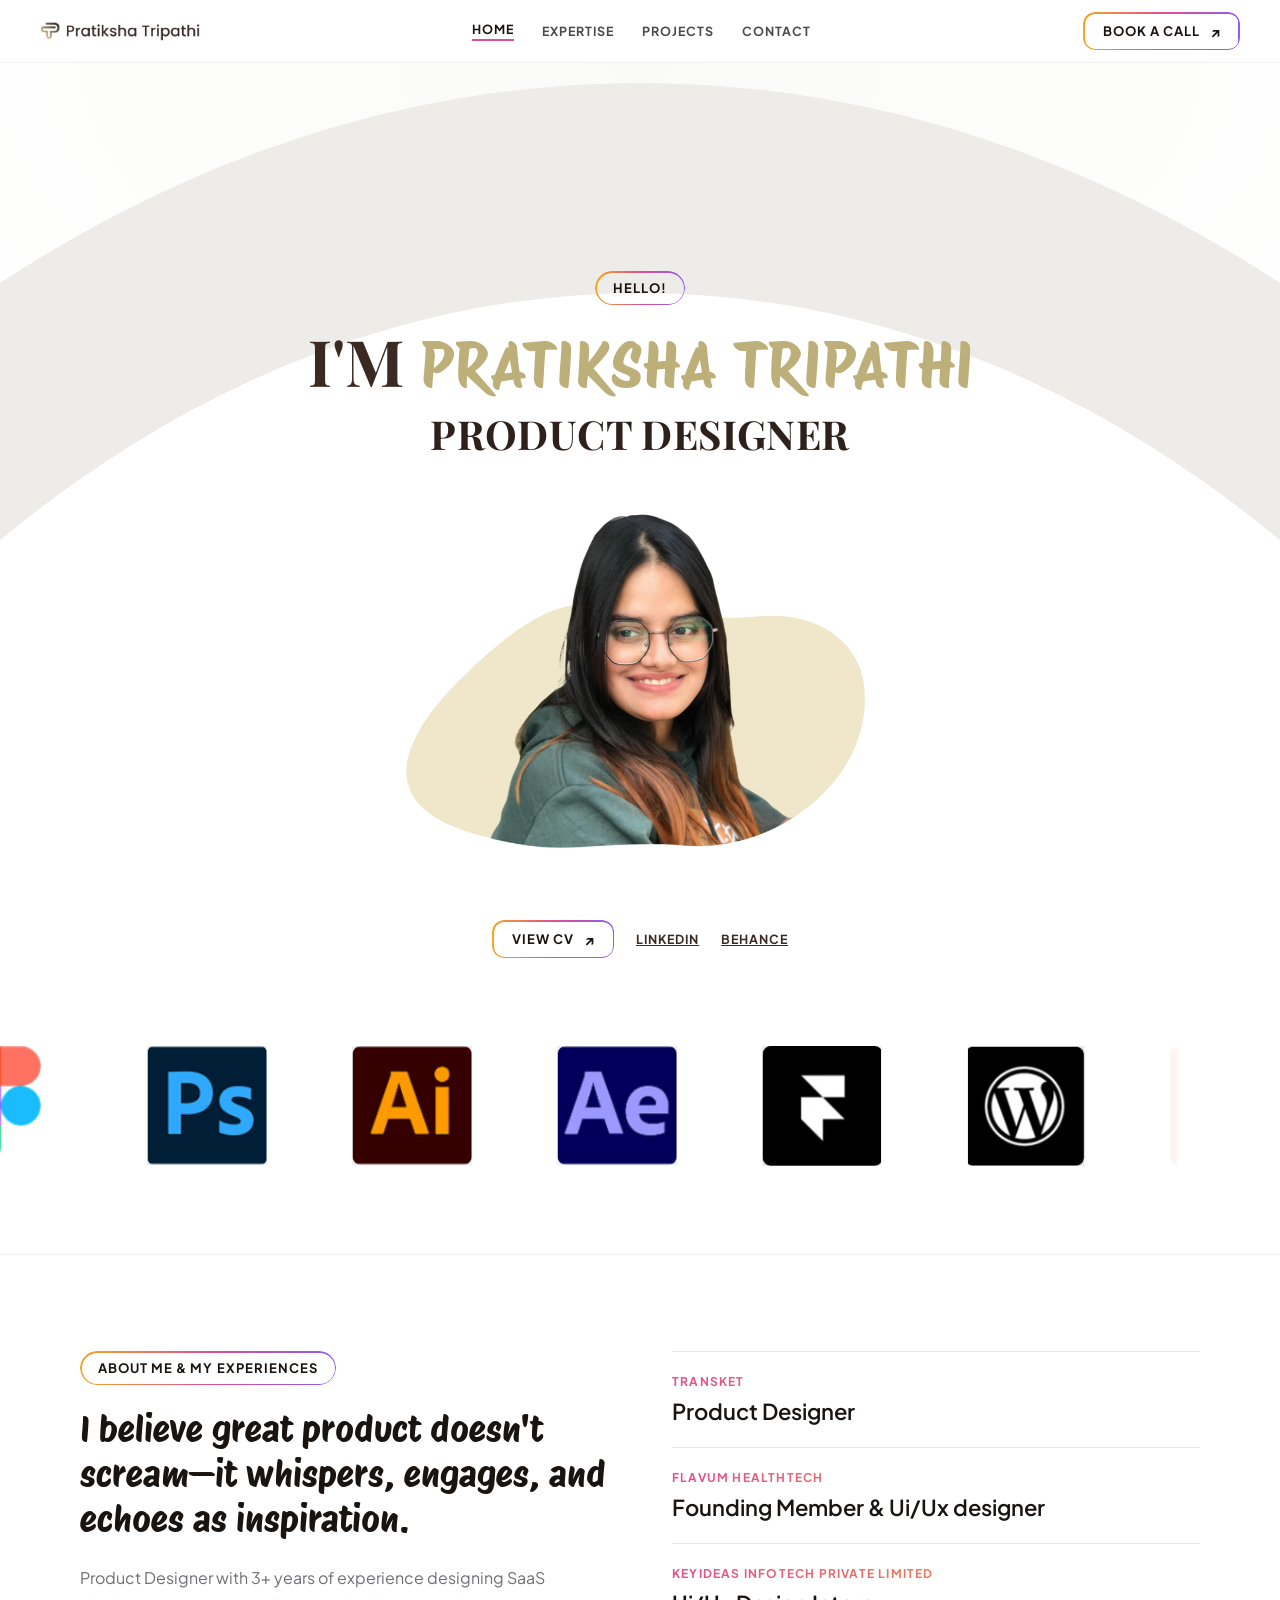
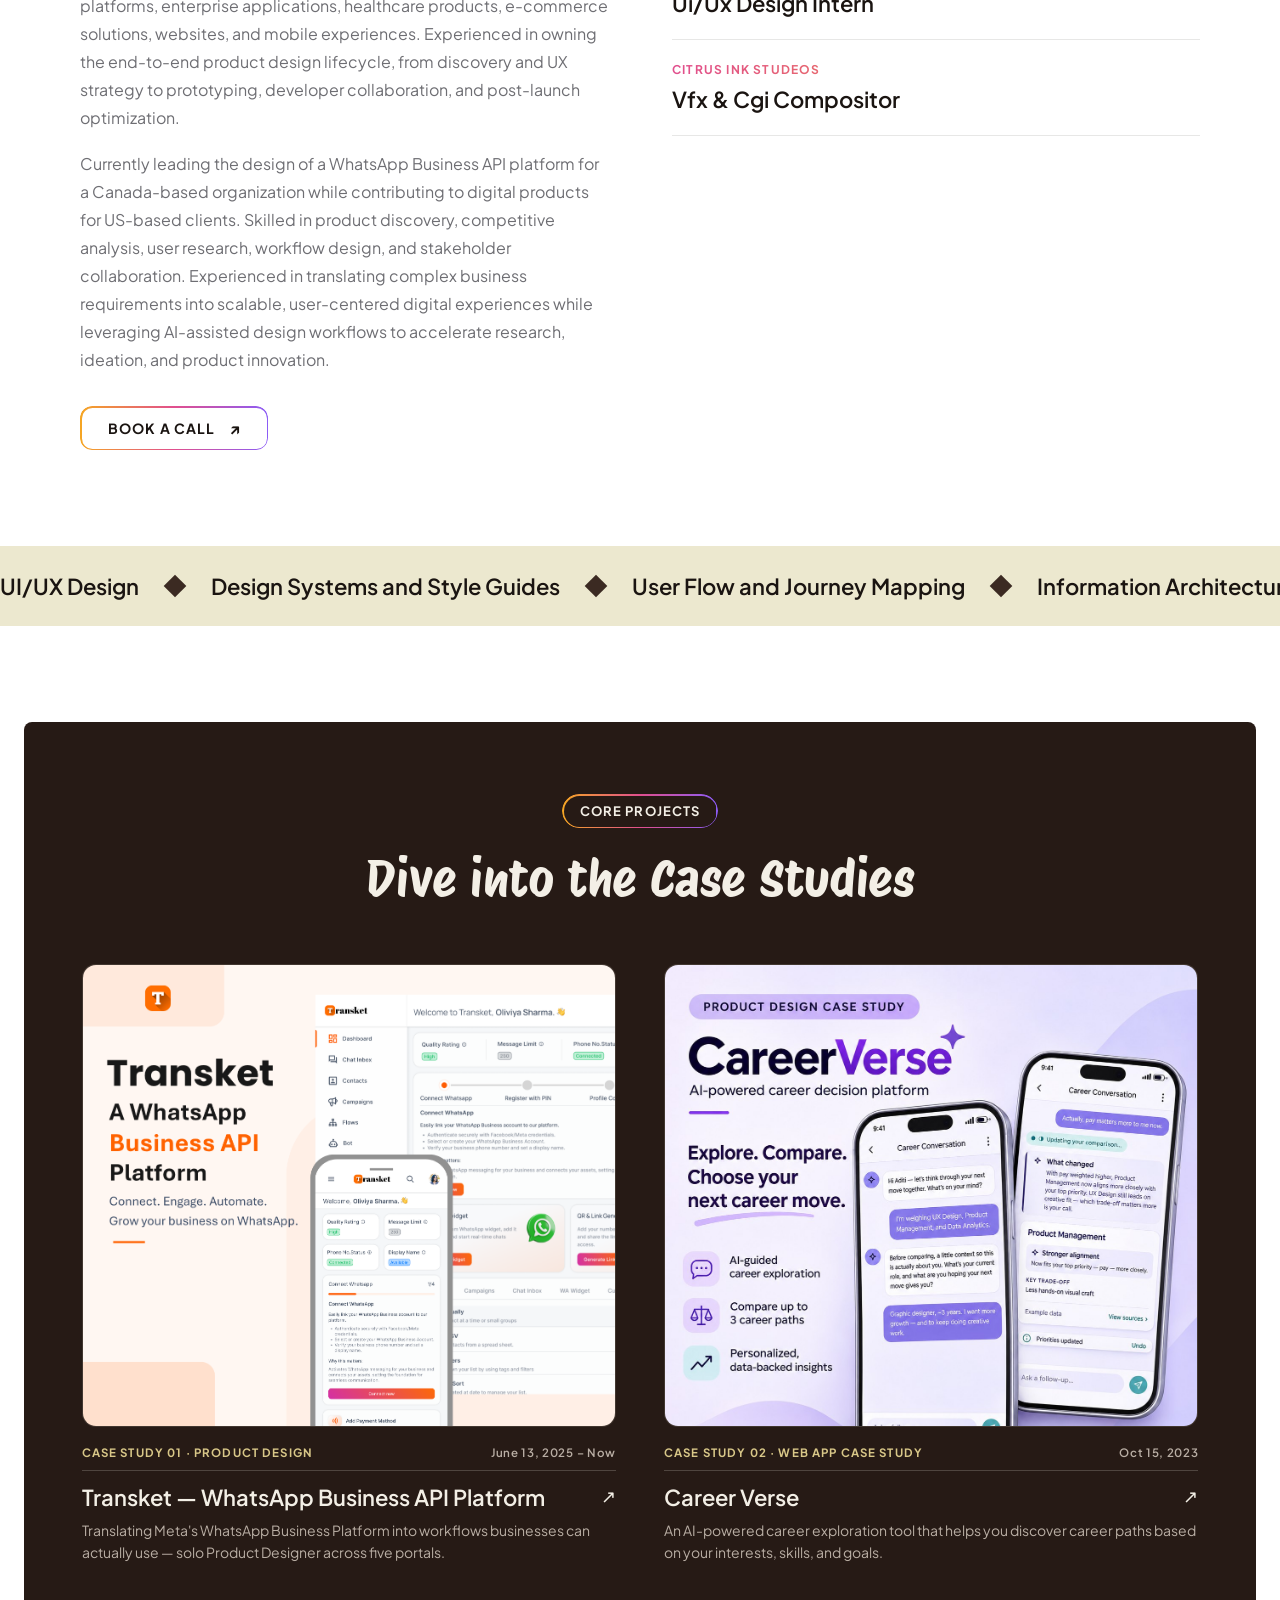
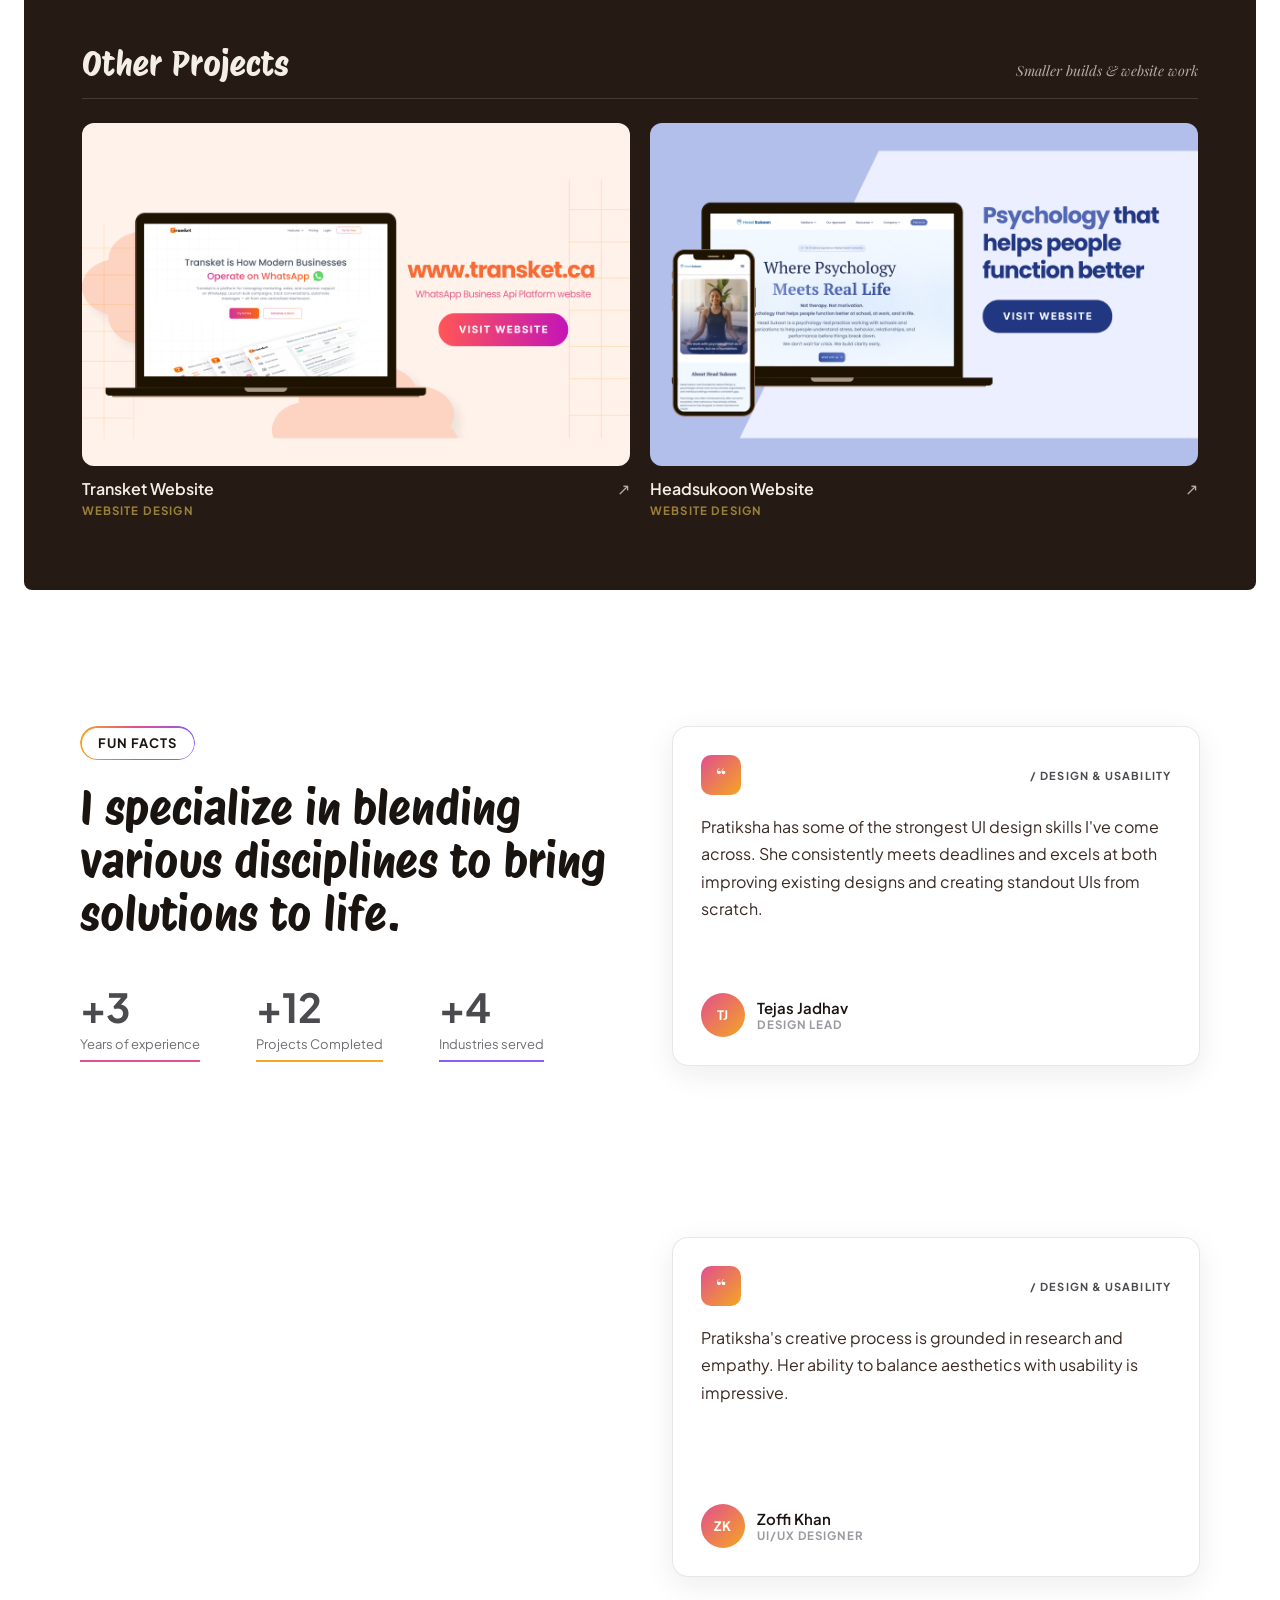
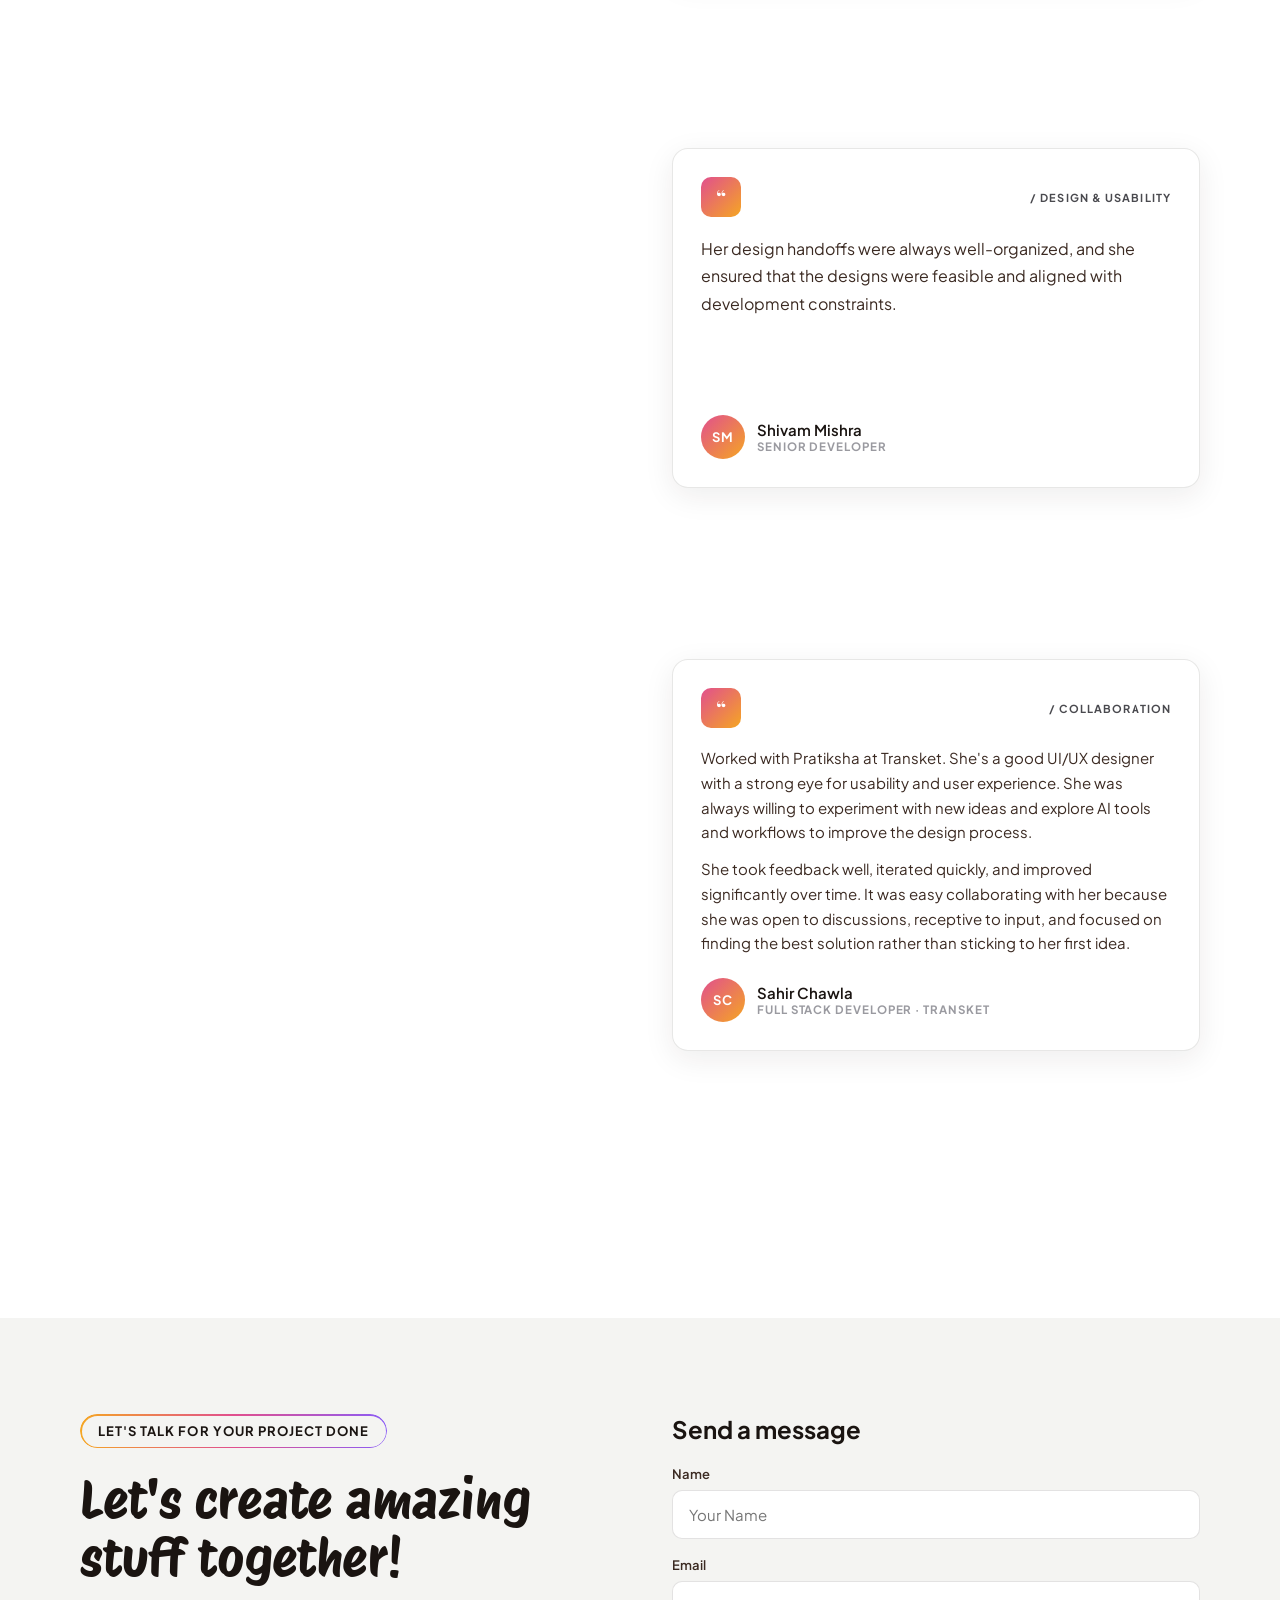
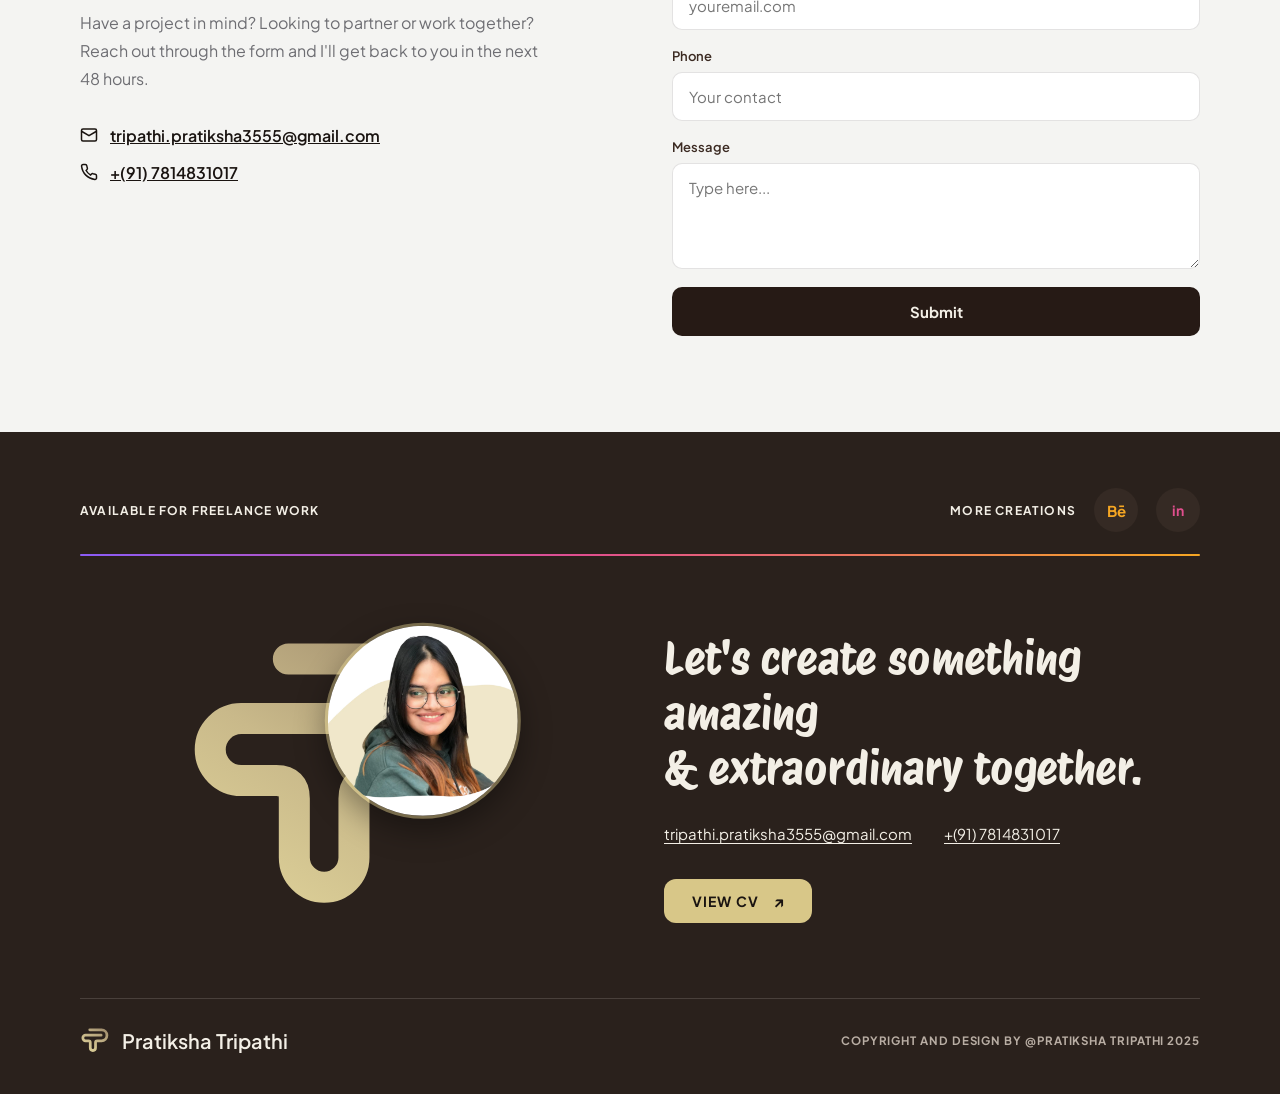
==== commit c30341a9: "Add CareerVerse cover image to homepage card Co-Authored-By: Claude Opus 5.5 <noreply@anthropic.com>" ====
--- a/index.html
+++ b/index.html
@@ -39,11 +39,12 @@
 [data-hv="2"]:hover{color:#1A1411 !important}
 [data-hv="3"]:hover{color:#1A1411 !important}
 [data-hv="4"]:hover{transform:scale(1.02) !important}
-[data-hv="5"]:hover{background:#3B2A22 !important}
-[data-hv="6"]:hover{background:#3F332C !important}
+[data-hv="5"]:hover{transform:scale(1.02) !important}
+[data-hv="6"]:hover{background:#3B2A22 !important}
 [data-hv="7"]:hover{background:#3F332C !important}
-[data-hv="8"]:hover{color:#D8C788 !important}
+[data-hv="8"]:hover{background:#3F332C !important}
 [data-hv="9"]:hover{color:#D8C788 !important}
+[data-hv="10"]:hover{color:#D8C788 !important}
 </style>
 
 <script>
@@ -323,8 +324,8 @@
       </a>
       <!-- CASE STUDY 02 — CareerVerse -->
       <a href="careerverse.html" style="text-decoration:none;display:block" aria-label="Open the CareerVerse case study">
-        <div style="border-radius:14px;overflow:hidden;background:#261A15;border:1px solid rgba(243,239,230,0.1);aspect-ratio:1018/880;display:flex;align-items:center;justify-content:center;padding:32px;box-sizing:border-box">
-          <div style="text-align:center"><div style="font-family:'Protest Riot',sans-serif;font-weight:300;font-size:clamp(30px,4vw,46px);line-height:1.05;color:#F3EFE6">CAREERVERSE</div><div style="margin-top:10px;font-family:'Plus Jakarta Sans';font-size:12.5px;letter-spacing:0.08em;text-transform:uppercase;color:#D8C788">AI Behaviour + Conversation Design</div></div>
+        <div style="border-radius:14px;overflow:hidden;background:#2E211B;border:1px solid rgba(243,239,230,0.1);aspect-ratio:1018/880">
+          <img src="assets/careerverse/careerverse-cover.jpg" alt="CareerVerse, an AI-powered career decision platform: two phone screens of a career conversation comparing UX Design, Product Management and Data Analytics" loading="lazy" style="width:100%;height:100%;object-fit:cover;object-position:center top;display:block;transition:transform 0.35s ease" data-hv="5">
         </div>
         <div style="display:flex;justify-content:space-between;gap:12px;align-items:baseline;margin-top:18px;padding-bottom:10px;border-bottom:1px solid rgba(243,239,230,0.2)">
           <span style="font-family:'Plus Jakarta Sans';font-size:11.5px;font-weight:700;letter-spacing:0.1em;text-transform:uppercase;color:#D8C788">Case study 02 · Web App Case study</span>
@@ -464,7 +465,7 @@
       <label style="display:grid;gap:8px;font-family:'Plus Jakarta Sans';font-size:13px;font-weight:600;color:#3B2A22">Message
         <textarea name="message" required placeholder="Type here..." rows="4" style="border:1px solid rgba(26,20,17,0.12);background:#FFFFFF;border-radius:10px;padding:14px 16px;font-family:'Plus Jakarta Sans';font-size:15px;color:#1A1411;resize:vertical;width:100%;box-sizing:border-box"></textarea>
       </label>
-      <button type="submit" style="background:#261A15;color:#F3EFE6;border:none;border-radius:10px;padding:15px 20px;font-family:'Plus Jakarta Sans';font-size:15px;font-weight:700;cursor:pointer" data-hv="5">Submit</button>
+      <button type="submit" style="background:#261A15;color:#F3EFE6;border:none;border-radius:10px;padding:15px 20px;font-family:'Plus Jakarta Sans';font-size:15px;font-weight:700;cursor:pointer" data-hv="6">Submit</button>
     </form>
   </div>
 </section>
@@ -476,8 +477,8 @@
       <div style="font-family:'Plus Jakarta Sans';font-size:12px;font-weight:700;letter-spacing:0.1em;text-transform:uppercase;color:#F3EFE6">Available for freelance work</div>
       <div style="display:flex;gap:18px;align-items:center">
         <span style="font-family:'Plus Jakarta Sans';font-size:12px;font-weight:700;letter-spacing:0.1em;text-transform:uppercase;color:#F3EFE6">More creations</span>
-        <a href="https://www.behance.net/" aria-label="Behance" style="width:44px;height:44px;border-radius:50%;background:#352A24;display:flex;align-items:center;justify-content:center;text-decoration:none;font-family:'Plus Jakarta Sans';font-weight:700;font-size:15px;color:#F5A623" data-hv="6">Bē</a>
-        <a href="https://www.linkedin.com/" aria-label="LinkedIn" style="width:44px;height:44px;border-radius:50%;background:#352A24;display:flex;align-items:center;justify-content:center;text-decoration:none;font-family:'Plus Jakarta Sans';font-weight:700;font-size:14px;color:#E14F8E" data-hv="7">in</a>
+        <a href="https://www.behance.net/" aria-label="Behance" style="width:44px;height:44px;border-radius:50%;background:#352A24;display:flex;align-items:center;justify-content:center;text-decoration:none;font-family:'Plus Jakarta Sans';font-weight:700;font-size:15px;color:#F5A623" data-hv="7">Bē</a>
+        <a href="https://www.linkedin.com/" aria-label="LinkedIn" style="width:44px;height:44px;border-radius:50%;background:#352A24;display:flex;align-items:center;justify-content:center;text-decoration:none;font-family:'Plus Jakarta Sans';font-weight:700;font-size:14px;color:#E14F8E" data-hv="8">in</a>
       </div>
     </div>
     <div aria-hidden="true" data-pt="line" style="height:2px;background:linear-gradient(90deg,#8B5CF6 0%,#E14F8E 45%,#F5A623 100%);margin:22px 0 0;border-radius:1px"></div>
@@ -492,8 +493,8 @@
       <div>
         <h2 style="margin:0 0 28px;font-family:'Protest Riot',sans-serif;font-weight:400;font-size:clamp(30px,4.2vw,44px);line-height:1.25;color:#F3EFE6">Let's create something amazing<br>&amp; extraordinary together.</h2>
         <div style="display:flex;gap:32px;flex-wrap:wrap;margin-bottom:36px">
-          <a href="mailto:tripathi.pratiksha3555@gmail.com" style="font-family:'Plus Jakarta Sans';font-size:15px;color:#F3EFE6;text-decoration:underline;text-underline-offset:3px" data-hv="8">tripathi.pratiksha3555@gmail.com</a>
-          <a href="tel:+917814831017" style="font-family:'Plus Jakarta Sans';font-size:15px;color:#F3EFE6;text-decoration:underline;text-underline-offset:3px" data-hv="9">+(91) 7814831017</a>
+          <a href="mailto:tripathi.pratiksha3555@gmail.com" style="font-family:'Plus Jakarta Sans';font-size:15px;color:#F3EFE6;text-decoration:underline;text-underline-offset:3px" data-hv="9">tripathi.pratiksha3555@gmail.com</a>
+          <a href="tel:+917814831017" style="font-family:'Plus Jakarta Sans';font-size:15px;color:#F3EFE6;text-decoration:underline;text-underline-offset:3px" data-hv="10">+(91) 7814831017</a>
         </div>
         <x-import component-from-global-scope="PratikshaTripathiDesignSystem_4e2eff.Button" variant="gold" arrow href="cv.html" target="_blank" rel="noopener" hint-size="auto,44px">View CV</x-import>
       </div>
